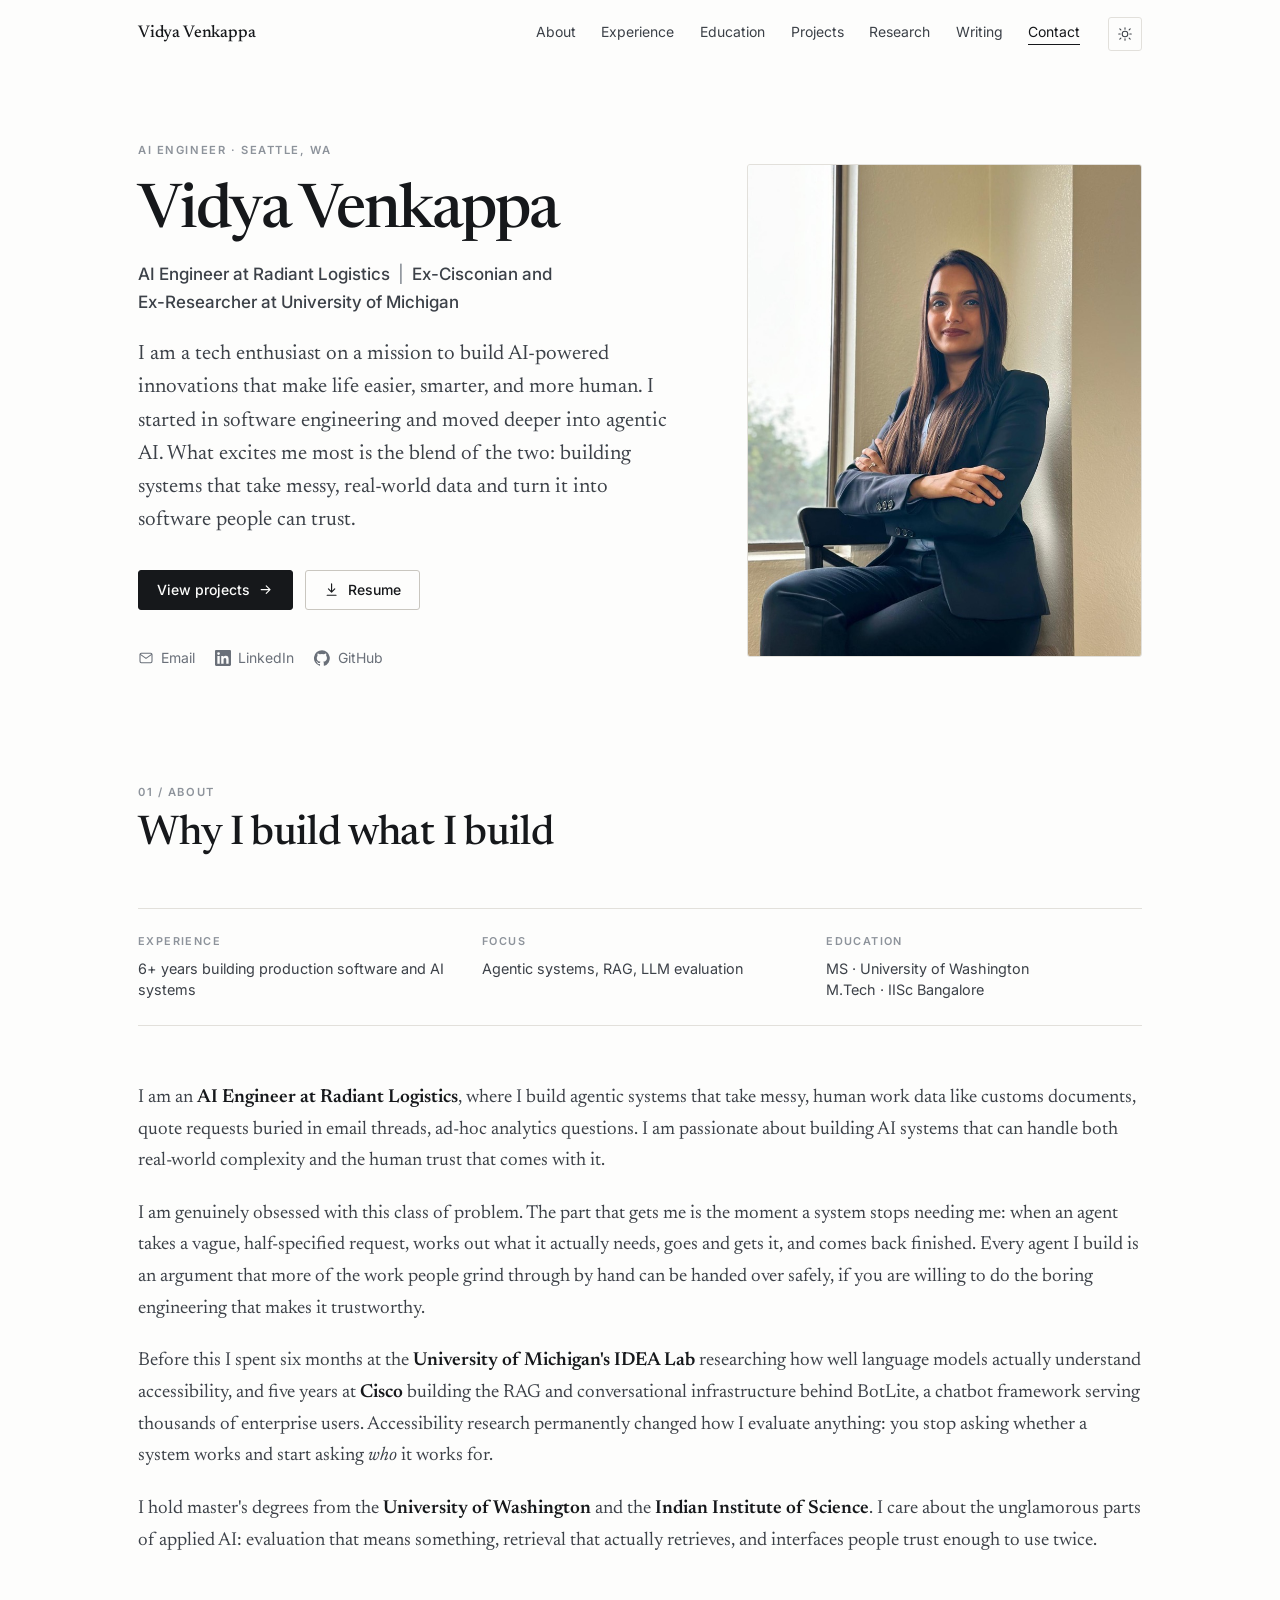
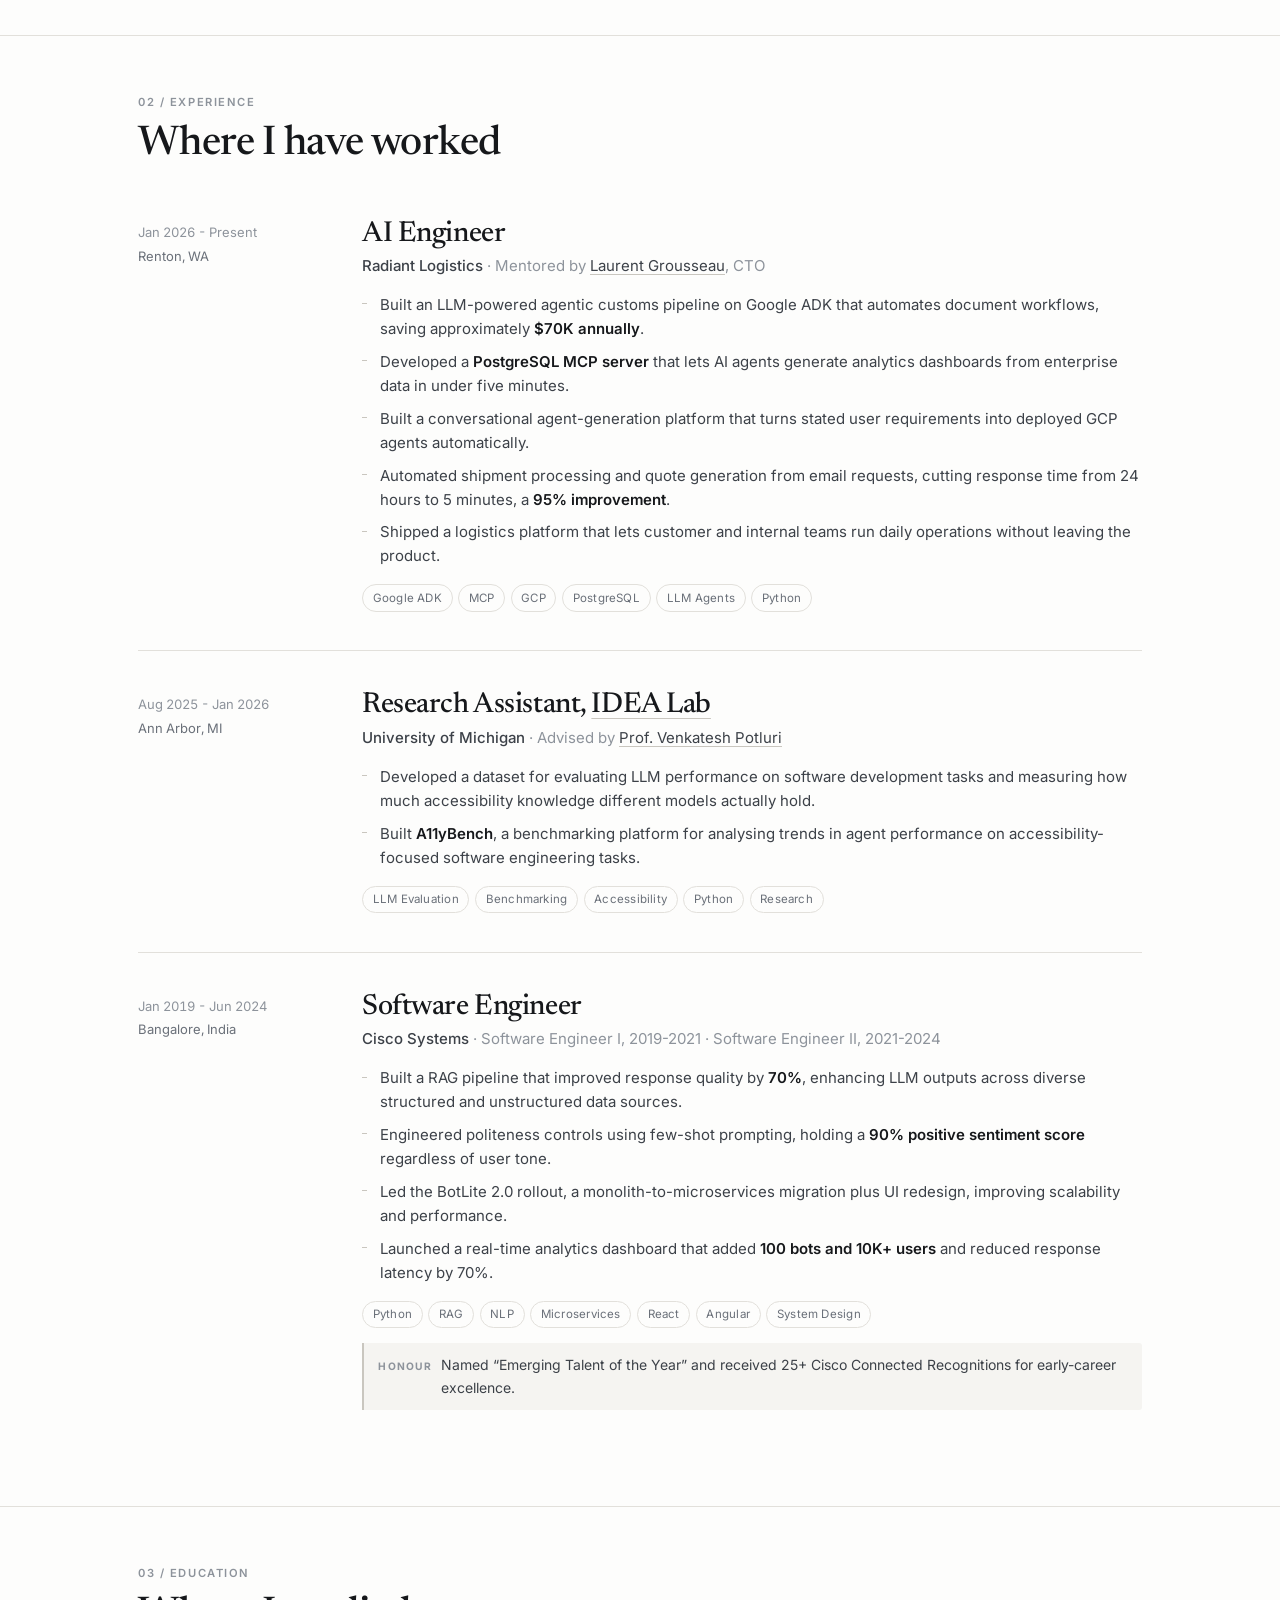
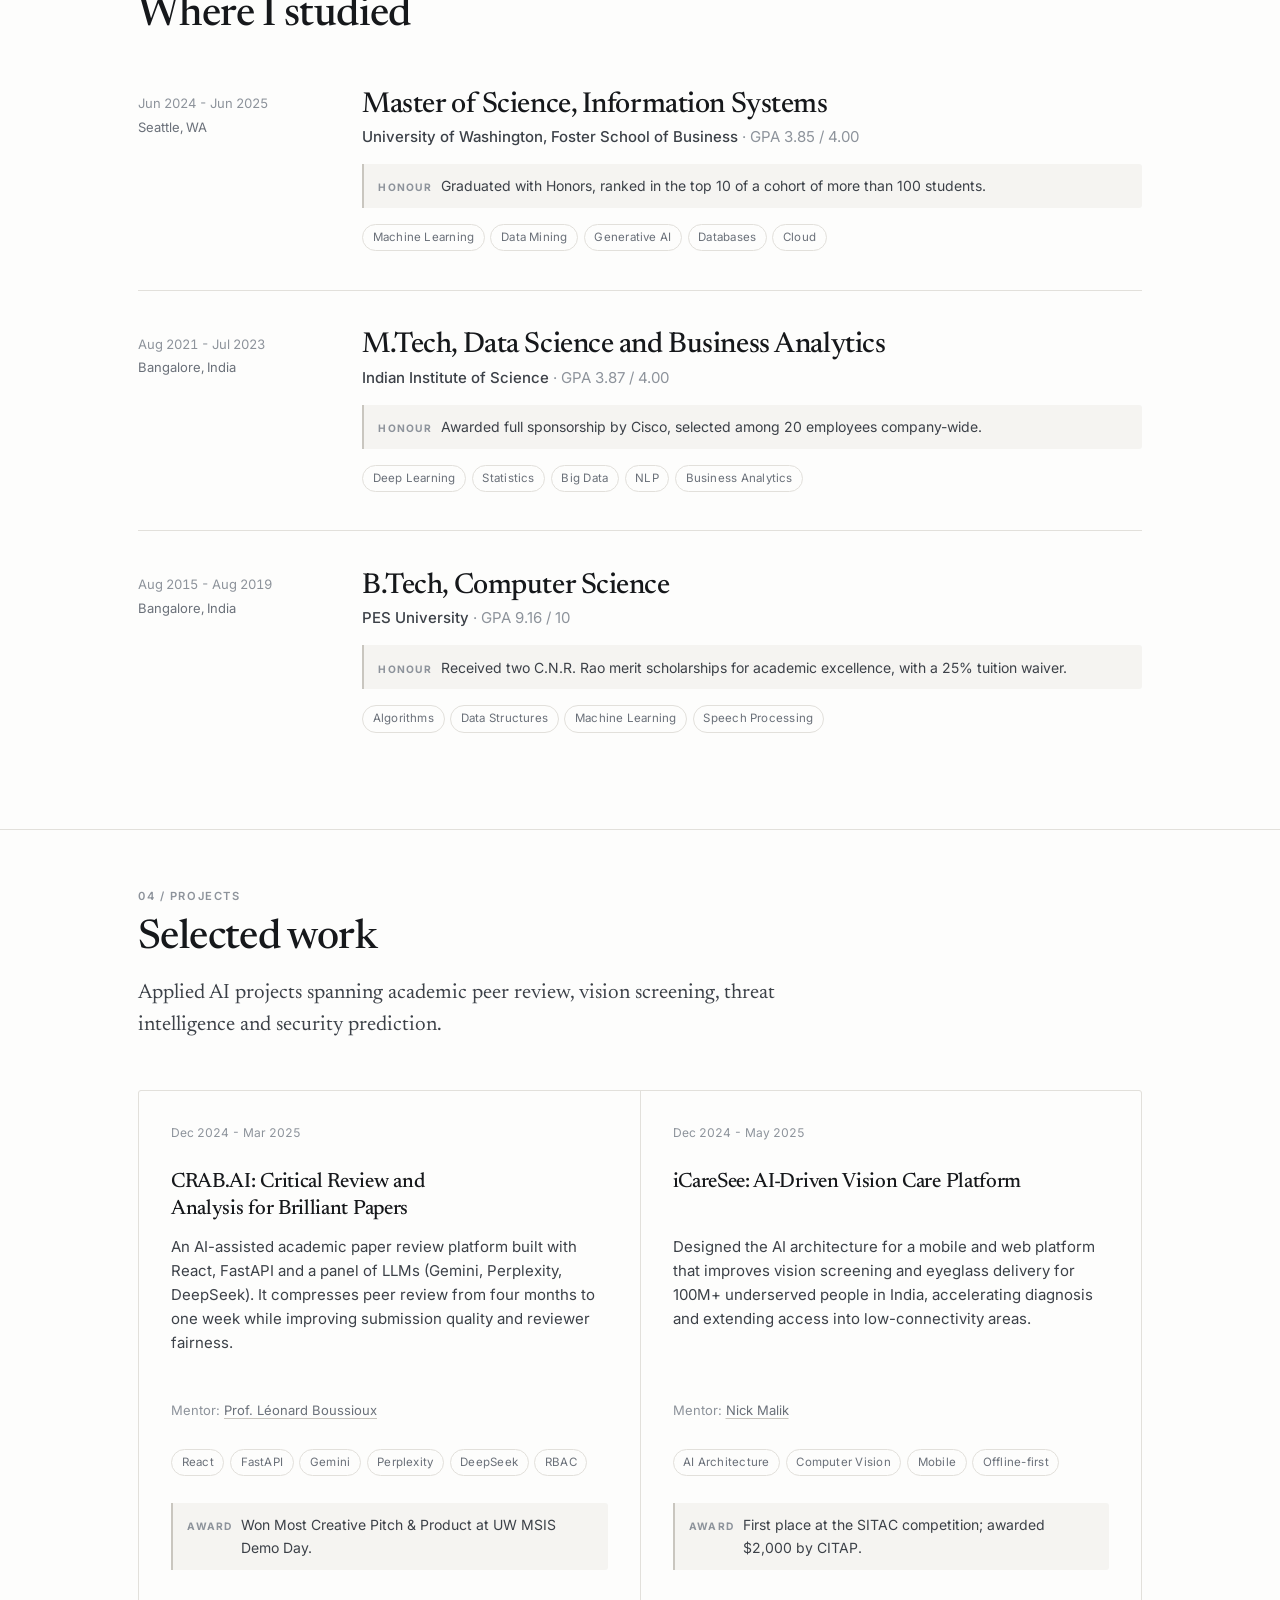
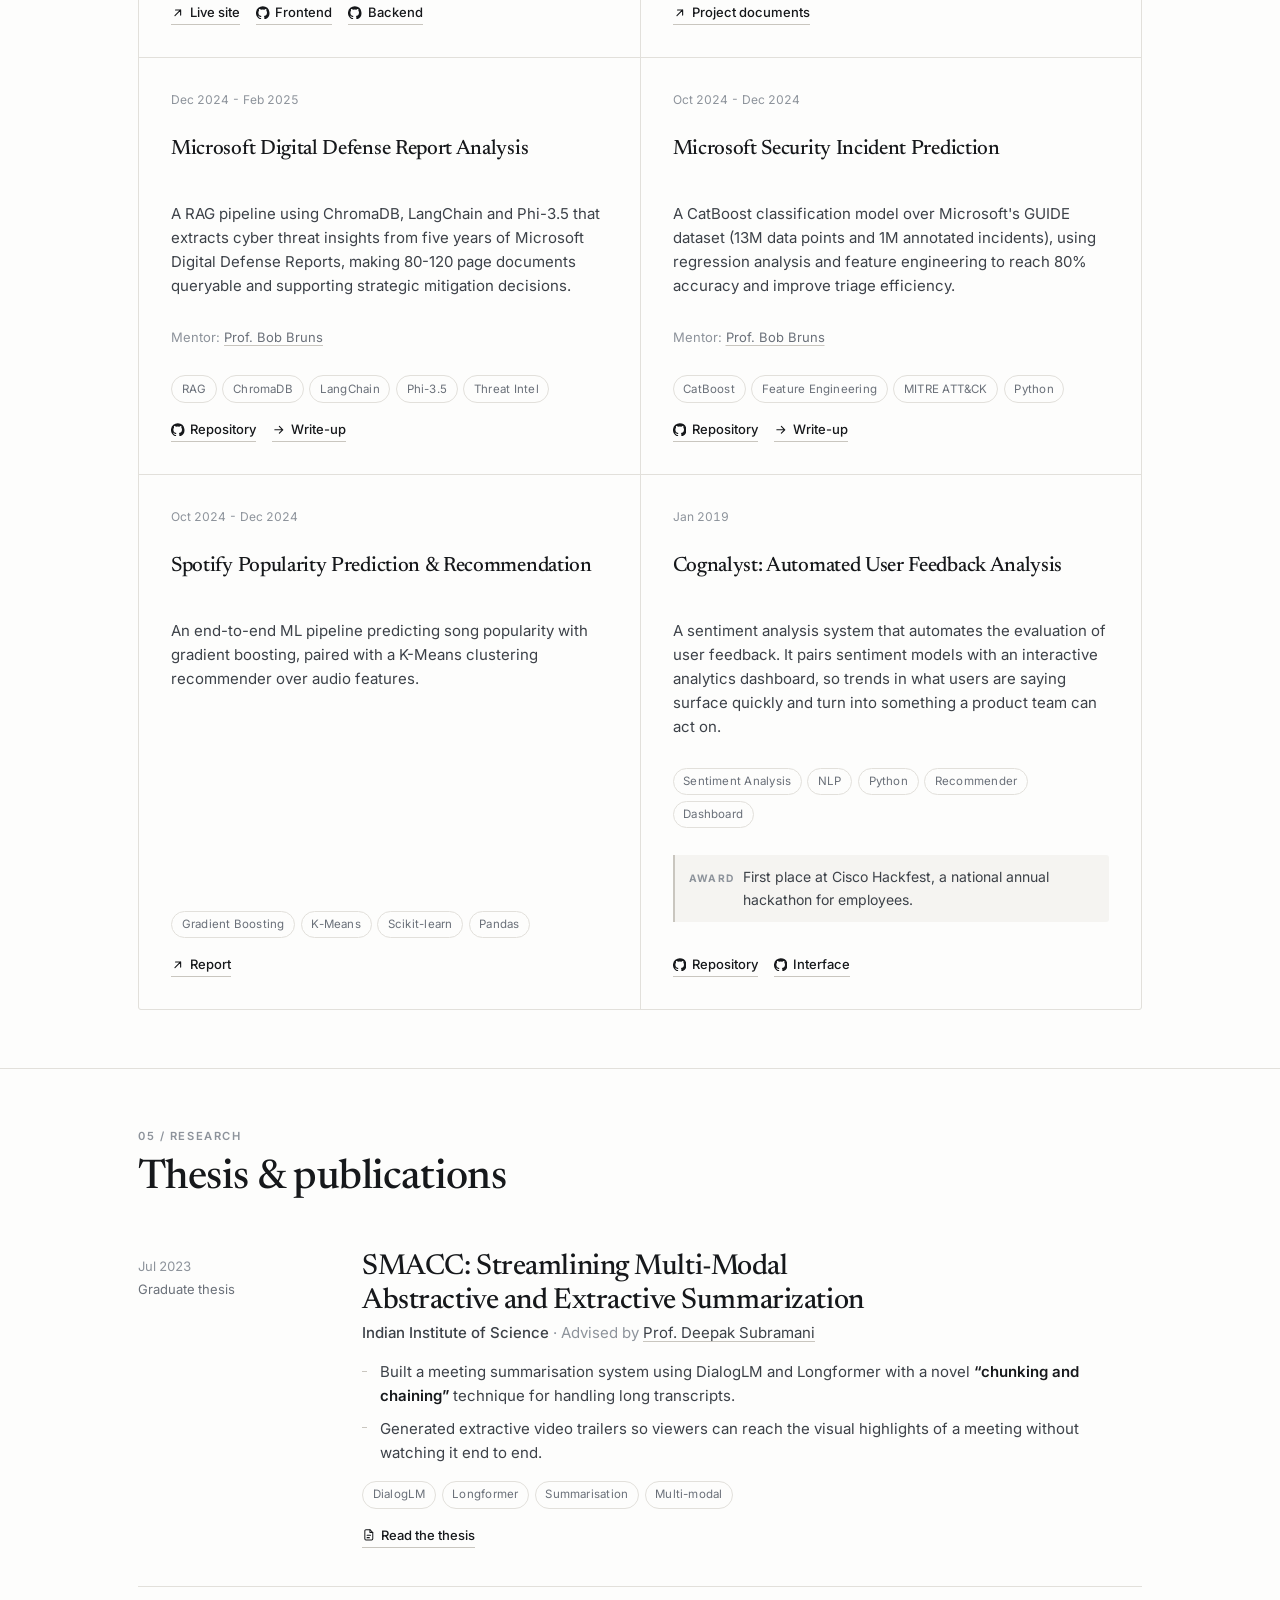
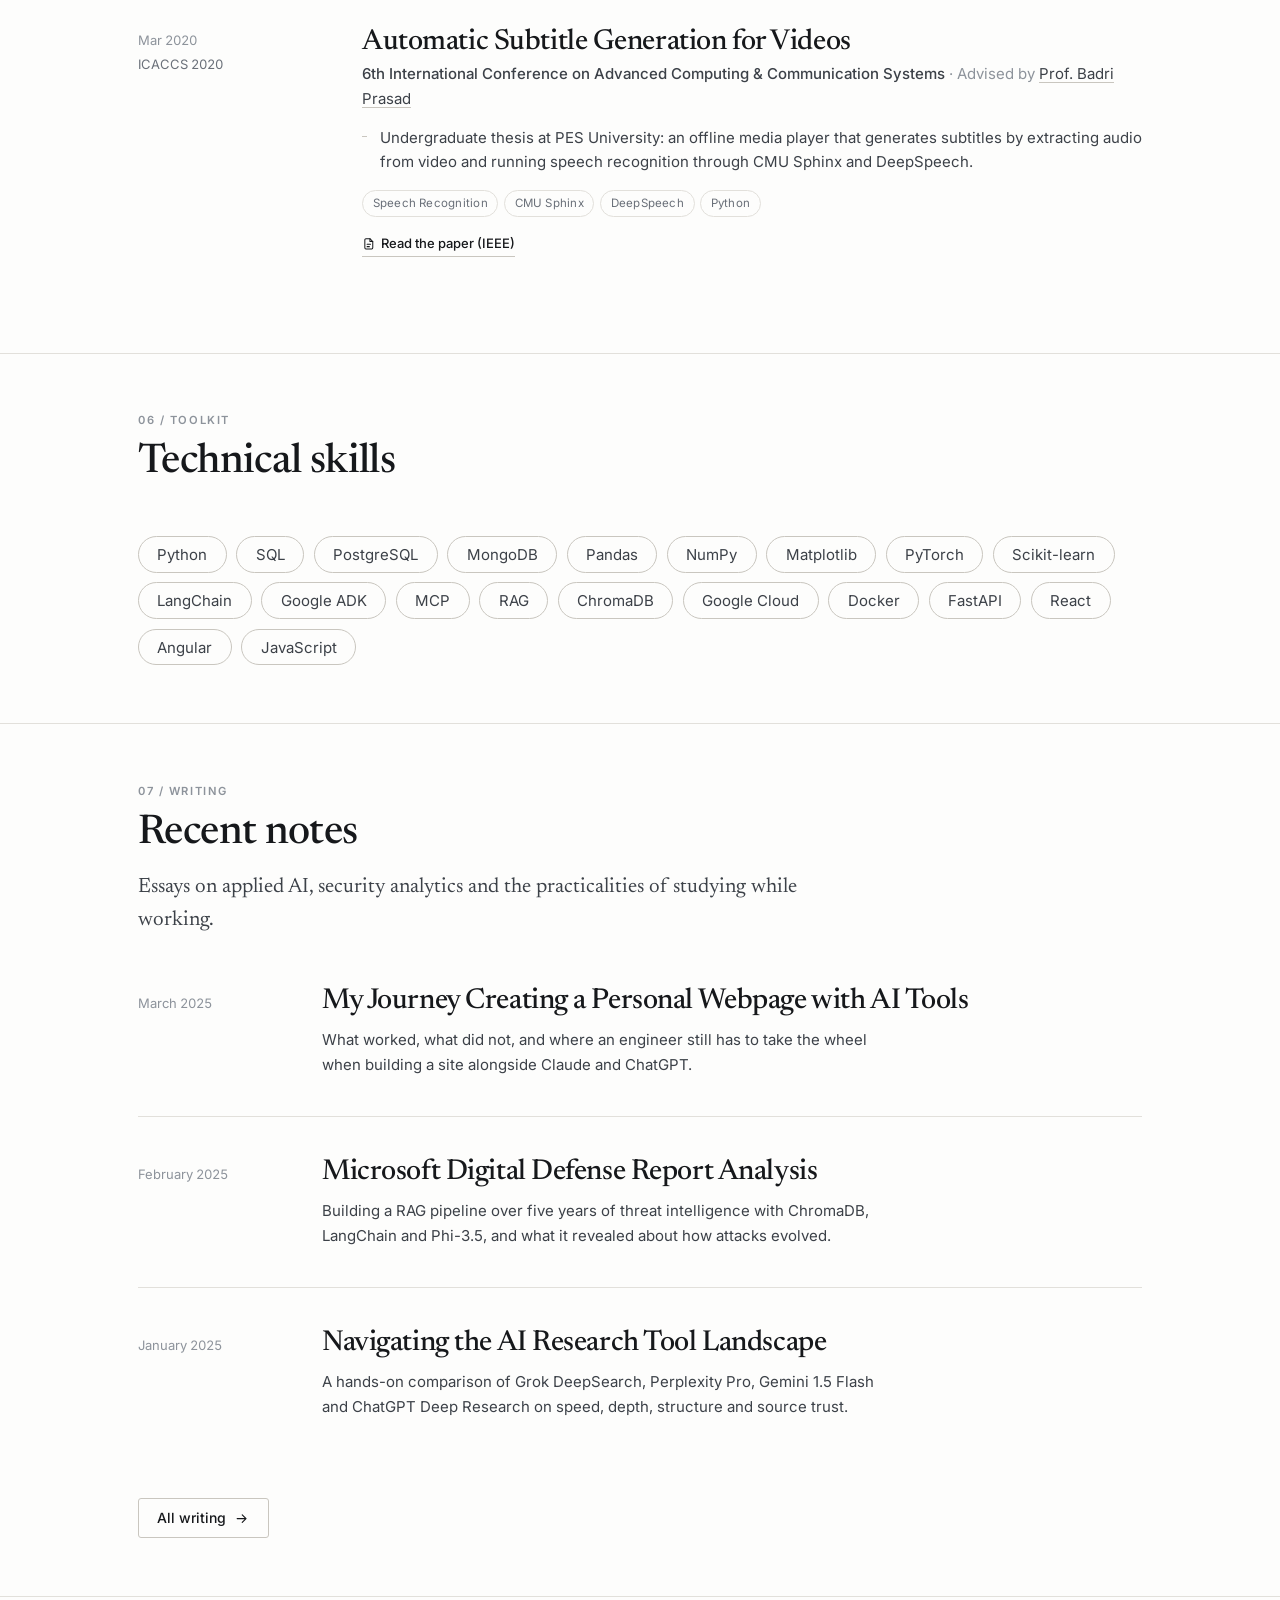
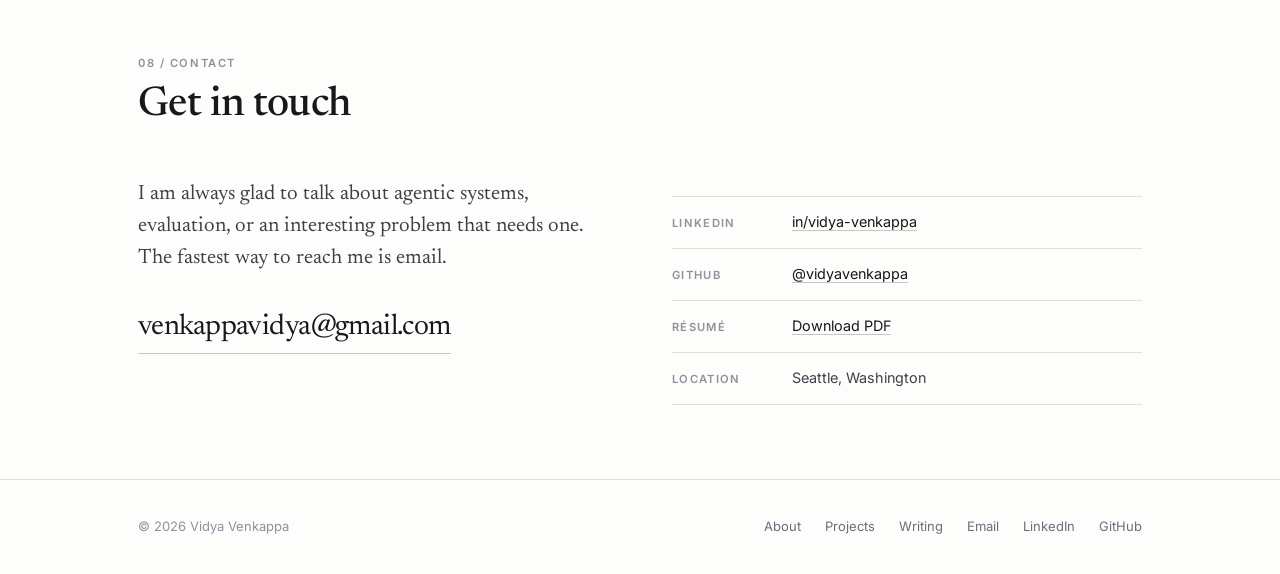
==== index.html @ 90cd4800 "Personal site: static HTML, CSS and vanilla JavaScript Hand-written static site for Vidya Venkappa. " ====
<!DOCTYPE html>
<html lang="en">
<head>
<meta charset="utf-8">
<meta name="viewport" content="width=device-width, initial-scale=1">
<title>Vidya Venkappa | AI Engineer</title>
<meta name="description" content="Vidya Venkappa is an AI Engineer at Radiant Logistics, building agentic systems that automate document, quoting and analytics workflows. Previously Cisco and the University of Michigan's IDEA Lab.">
<meta name="author" content="Vidya Venkappa">
<link rel="canonical" href="https://venkappavidya.github.io/">

<meta property="og:type" content="website">
<meta property="og:title" content="Vidya Venkappa | AI Engineer">
<meta property="og:description" content="I build AI agents that finish what they start. Previously Cisco and the University of Michigan's IDEA Lab.">
<meta property="og:url" content="https://venkappavidya.github.io/">
<meta property="og:image" content="https://venkappavidya.github.io/assets/img/profile.jpg">
<meta name="twitter:card" content="summary_large_image">

<link rel="icon" href="data:image/svg+xml,<svg xmlns='http://www.w3.org/2000/svg' viewBox='0 0 100 100'><rect width='100' height='100' rx='14' fill='%2316181b'/><text x='50' y='71' font-size='62' font-family='Georgia,serif' fill='%23fdfdfc' text-anchor='middle'>V</text></svg>">

<script src="assets/js/theme-init.js"></script>

<link rel="preconnect" href="https://fonts.googleapis.com">
<link rel="preconnect" href="https://fonts.gstatic.com" crossorigin>
<link href="https://fonts.googleapis.com/css2?family=Inter:wght@400;500;600&family=Newsreader:opsz,wght@6..72,400;6..72,500;6..72,600&display=swap" rel="stylesheet">
<link rel="stylesheet" href="assets/css/style.css">
<noscript><style>.reveal{opacity:1;transform:none}</style></noscript>


<script type="application/ld+json">
{
  "@context": "https://schema.org",
  "@type": "Person",
  "name": "Vidya Venkappa",
  "jobTitle": "AI Engineer",
  "email": "mailto:venkappavidya@gmail.com",
  "url": "https://venkappavidya.github.io/",
  "image": "https://venkappavidya.github.io/assets/img/profile.jpg",
  "worksFor": { "@type": "Organization", "name": "Radiant Logistics" },
  "alumniOf": [
    { "@type": "CollegeOrUniversity", "name": "University of Washington" },
    { "@type": "CollegeOrUniversity", "name": "Indian Institute of Science" },
    { "@type": "CollegeOrUniversity", "name": "PES University" }
  ],
  "sameAs": [
    "https://www.linkedin.com/in/vidya-venkappa/",
    "https://github.com/vidyavenkappa"
  ]
}
</script>
</head>
<body>

<a class="skip-link" href="#main">Skip to content</a>

<header class="site-header">
  <div class="container site-header__inner">
    <a class="wordmark" href="index.html">Vidya Venkappa</a>

    <nav class="nav" aria-label="Primary">
      <ul class="nav__links" id="nav-links">
        <li><a href="#about">About</a></li>
        <li><a href="#experience">Experience</a></li>
        <li><a href="#education">Education</a></li>
        <li><a href="#projects">Projects</a></li>
        <li><a href="#research">Research</a></li>
        <li><a href="blog.html">Writing</a></li>
        <li><a href="#contact">Contact</a></li>
      </ul>

      <div class="nav__actions">
        <button class="icon-btn" type="button" data-theme-toggle aria-label="Switch colour theme">
          <svg class="icon-sun" viewBox="0 0 24 24" fill="none" stroke="currentColor" stroke-width="1.6" stroke-linecap="round" aria-hidden="true"><circle cx="12" cy="12" r="4.2"/><path d="M12 2.6v2.2M12 19.2v2.2M4.2 4.2l1.6 1.6M18.2 18.2l1.6 1.6M2.6 12h2.2M19.2 12h2.2M4.2 19.8l1.6-1.6M18.2 5.8l1.6-1.6"/></svg>
          <svg class="icon-moon" viewBox="0 0 24 24" fill="none" stroke="currentColor" stroke-width="1.6" stroke-linecap="round" stroke-linejoin="round" aria-hidden="true"><path d="M20.5 14.2A8.5 8.5 0 0 1 9.8 3.5a8.5 8.5 0 1 0 10.7 10.7z"/></svg>
        </button>
        <button class="icon-btn nav__toggle" type="button" data-nav-toggle aria-expanded="false" aria-controls="nav-links" aria-label="Toggle navigation menu">
          <svg viewBox="0 0 24 24" fill="none" stroke="currentColor" stroke-width="1.6" stroke-linecap="round" aria-hidden="true"><path d="M4 7h16M4 12h16M4 17h16"/></svg>
        </button>
      </div>
    </nav>
  </div>
</header>

<main id="main">

  <!-- ============================================================ HERO -->
  <section class="hero">
    <div class="container hero__grid">
      <div>
        <p class="eyebrow" style="margin-bottom:1.1rem">AI Engineer · Seattle, WA</p>
        <h1 class="hero__name">Vidya Venkappa</h1>
        <p class="hero__role">
          AI Engineer at Radiant Logistics<span class="sep">|</span><span style="white-space:nowrap">Ex-Cisconian</span> and <span style="white-space:nowrap">Ex-Researcher</span> at University of Michigan
        </p>
        <p class="hero__bio">
          I am a tech enthusiast on a mission to build AI-powered innovations that make life easier, smarter, and more human. I started in software engineering and moved deeper into agentic AI. What excites me most is the blend of the two: building systems that take messy, real-world data and turn it into software people can trust.
        </p>

        <div class="hero__actions">
          <a class="btn" href="#projects">
            View projects
            <svg viewBox="0 0 24 24" fill="none" stroke="currentColor" stroke-width="1.8" stroke-linecap="round" stroke-linejoin="round" aria-hidden="true"><path d="M5 12h14M13 6l6 6-6 6"/></svg>
          </a>
          <a class="btn btn--ghost" href="assets/Vidya-Venkappa-Resume.pdf" target="_blank" rel="noopener">
            <svg viewBox="0 0 24 24" fill="none" stroke="currentColor" stroke-width="1.8" stroke-linecap="round" stroke-linejoin="round" aria-hidden="true"><path d="M12 3v12M7 11l5 5 5-5M5 21h14"/></svg>
            Resume
          </a>
        </div>

        <ul class="social">
          <li><a href="mailto:venkappavidya@gmail.com">
            <svg viewBox="0 0 24 24" fill="none" stroke="currentColor" stroke-width="1.6" stroke-linecap="round" stroke-linejoin="round" aria-hidden="true"><rect x="3" y="5" width="18" height="14" rx="2"/><path d="m3.5 6.5 8.5 6 8.5-6"/></svg>
            Email</a></li>
          <li><a href="https://www.linkedin.com/in/vidya-venkappa/" target="_blank" rel="noopener">
            <svg viewBox="0 0 24 24" fill="currentColor" aria-hidden="true"><path d="M20.45 20.45h-3.56v-5.57c0-1.33-.03-3.04-1.86-3.04-1.86 0-2.14 1.45-2.14 2.94v5.67H9.33V9h3.41v1.56h.05a3.74 3.74 0 0 1 3.37-1.85c3.6 0 4.27 2.37 4.27 5.46v6.28zM5.34 7.43a2.07 2.07 0 1 1 0-4.14 2.07 2.07 0 0 1 0 4.14zm1.78 13.02H3.55V9h3.57v11.45zM22.22 0H1.77C.79 0 0 .77 0 1.72v20.56C0 23.23.79 24 1.77 24h20.45c.98 0 1.78-.77 1.78-1.72V1.72C24 .77 23.2 0 22.22 0z"/></svg>
            LinkedIn</a></li>
          <li><a href="https://github.com/vidyavenkappa" target="_blank" rel="noopener">
            <svg viewBox="0 0 24 24" fill="currentColor" aria-hidden="true"><path d="M12 .3a12 12 0 0 0-3.8 23.4c.6.1.8-.3.8-.6v-2c-3.3.7-4-1.6-4-1.6-.6-1.4-1.4-1.8-1.4-1.8-1-.7.1-.7.1-.7 1.2.1 1.8 1.2 1.8 1.2 1 1.8 2.8 1.3 3.5 1 .1-.8.4-1.3.7-1.6-2.7-.3-5.5-1.3-5.5-5.9 0-1.3.5-2.4 1.2-3.2-.1-.3-.5-1.5.1-3.2 0 0 1-.3 3.3 1.2a11.5 11.5 0 0 1 6 0c2.3-1.5 3.3-1.2 3.3-1.2.6 1.7.2 2.9.1 3.2.8.8 1.2 1.9 1.2 3.2 0 4.6-2.8 5.6-5.5 5.9.4.4.8 1.1.8 2.2v3.3c0 .3.2.7.8.6A12 12 0 0 0 12 .3z"/></svg>
            GitHub</a></li>
        </ul>
      </div>

      <figure class="hero__portrait" style="margin:0">
        <img src="assets/img/profile.jpg" alt="Portrait of Vidya Venkappa" width="1000" height="1250">
      </figure>
    </div>
  </section>

  <!-- =========================================================== ABOUT -->
  <section class="section" id="about">
    <div class="container">
      <div class="section__head reveal">
        <p class="eyebrow">01 / About</p>
        <h2>Why I build what I build</h2>
      </div>

      <dl class="factstrip reveal">
        <div><dt>Experience</dt><dd>6+ years building production software and AI systems</dd></div>
        <div><dt>Focus</dt><dd>Agentic systems, RAG, LLM evaluation</dd></div>
        <div><dt>Education</dt><dd>MS · University of Washington<br>M.Tech · IISc Bangalore</dd></div>
      </dl>

      <div class="about__body reveal">
          <p>
            I am an <strong>AI Engineer at Radiant Logistics</strong>, where I build agentic
            systems that take messy, human work data like customs documents, quote requests buried in email
            threads, ad-hoc analytics questions. I am passionate about building AI systems that can handle both real-world complexity and
            the human trust that comes with it.
          </p>
          <p>
            I am genuinely obsessed with this class of problem. The part that gets me is the moment
            a system stops needing me: when an agent takes a vague, half-specified request, works
            out what it actually needs, goes and gets it, and comes back finished. Every agent I
            build is an argument that more of the work people grind through by hand can be handed
            over safely, if you are willing to do the boring engineering that makes it
            trustworthy.
          </p>
          <p>
            Before this I spent six months at the <strong>University of Michigan's IDEA Lab</strong>
            researching how well language models actually understand accessibility, and five years
            at <strong>Cisco</strong> building the RAG and conversational infrastructure behind
            BotLite, a chatbot framework serving thousands of enterprise users. Accessibility
            research permanently changed how I evaluate anything: you stop asking whether a system
            works and start asking <em>who</em> it works for.
          </p>
          <p>
            I hold master's degrees from the <strong>University of Washington</strong> and the
            <strong>Indian Institute of Science</strong>. I care about the unglamorous parts of
            applied AI: evaluation that means something, retrieval that actually retrieves, and
            interfaces people trust enough to use twice.
          </p>
        </div>
    </div>
  </section>

  <!-- ====================================================== EXPERIENCE -->
  <section class="section" id="experience">
    <div class="container">
      <div class="section__head reveal">
        <p class="eyebrow">02 / Experience</p>
        <h2>Where I have worked</h2>
      </div>

      <div class="timeline">

        <article class="entry reveal">
          <div class="entry__meta">
            Jan 2026 - Present
            <span class="place">Renton, WA</span>
          </div>
          <div>
            <h3 class="entry__title">AI Engineer</h3>
            <p class="entry__org">Radiant Logistics <span class="muted">· Mentored by <a href="https://www.linkedin.com/in/laurent-grousseau/" target="_blank" rel="noopener">Laurent Grousseau</a>, CTO</span></p>
            <ul class="entry__list">
              <li>Built an LLM-powered agentic customs pipeline on Google ADK that automates document workflows, saving approximately <strong>$70K annually</strong>.</li>
              <li>Developed a <strong>PostgreSQL MCP server</strong> that lets AI agents generate analytics dashboards from enterprise data in under five minutes.</li>
              <li>Built a conversational agent-generation platform that turns stated user requirements into deployed GCP agents automatically.</li>
              <li>Automated shipment processing and quote generation from email requests, cutting response time from 24 hours to 5 minutes, a <strong>95% improvement</strong>.</li>
              <li>Shipped a logistics platform that lets customer and internal teams run daily operations without leaving the product.</li>
            </ul>
            <ul class="tags">
              <li>Google ADK</li><li>MCP</li><li>GCP</li><li>PostgreSQL</li><li>LLM Agents</li><li>Python</li>
            </ul>
          </div>
        </article>

        <article class="entry reveal">
          <div class="entry__meta">
            Aug 2025 - Jan 2026
            <span class="place">Ann Arbor, MI</span>
          </div>
          <div>
            <h3 class="entry__title">Research Assistant, <a href="https://idea11y.dev/" target="_blank" rel="noopener">IDEA Lab</a></h3>
            <p class="entry__org">University of Michigan <span class="muted">· Advised by <a href="https://venkateshpotluri.me/" target="_blank" rel="noopener">Prof. Venkatesh Potluri</a></span></p>
            <ul class="entry__list">
              <li>Developed a dataset for evaluating LLM performance on software development tasks and measuring how much accessibility knowledge different models actually hold.</li>
              <li>Built <strong>A11yBench</strong>, a benchmarking platform for analysing trends in agent performance on accessibility-focused software engineering tasks.</li>
            </ul>
            <ul class="tags">
              <li>LLM Evaluation</li><li>Benchmarking</li><li>Accessibility</li><li>Python</li><li>Research</li>
            </ul>
          </div>
        </article>

        <article class="entry reveal">
          <div class="entry__meta">
            Jan 2019 - Jun 2024
            <span class="place">Bangalore, India</span>
          </div>
          <div>
            <h3 class="entry__title">Software Engineer</h3>
            <p class="entry__org">Cisco Systems <span class="muted">· Software Engineer I, 2019-2021 · Software Engineer II, 2021-2024</span></p>
            <ul class="entry__list">
              <li>Built a RAG pipeline that improved response quality by <strong>70%</strong>, enhancing LLM outputs across diverse structured and unstructured data sources.</li>
              <li>Engineered politeness controls using few-shot prompting, holding a <strong>90% positive sentiment score</strong> regardless of user tone.</li>
              <li>Led the BotLite 2.0 rollout, a monolith-to-microservices migration plus UI redesign, improving scalability and performance.</li>
              <li>Launched a real-time analytics dashboard that added <strong>100 bots and 10K+ users</strong> and reduced response latency by 70%.</li>
            </ul>
            <ul class="tags">
              <li>Python</li><li>RAG</li><li>NLP</li><li>Microservices</li><li>React</li><li>Angular</li><li>System Design</li>
            </ul>
            <p class="note note--honour">Named “Emerging Talent of the Year” and received 25+ Cisco Connected Recognitions for early-career excellence.</p>
          </div>
        </article>

      </div>
    </div>
  </section>

  <!-- ======================================================= EDUCATION -->
  <section class="section" id="education">
    <div class="container">
      <div class="section__head reveal">
        <p class="eyebrow">03 / Education</p>
        <h2>Where I studied</h2>
      </div>

      <div class="timeline">

        <article class="entry reveal">
          <div class="entry__meta">
            Jun 2024 - Jun 2025
            <span class="place">Seattle, WA</span>
          </div>
          <div>
            <h3 class="entry__title">Master of Science, Information Systems</h3>
            <p class="entry__org">University of Washington, Foster School of Business <span class="muted">· GPA 3.85 / 4.00</span></p>
            <p class="note note--honour">Graduated with Honors, ranked in the top 10 of a cohort of more than 100 students.</p>
            <ul class="tags" style="margin-top:1rem">
              <li>Machine Learning</li><li>Data Mining</li><li>Generative AI</li><li>Databases</li><li>Cloud</li>
            </ul>
          </div>
        </article>

        <article class="entry reveal">
          <div class="entry__meta">
            Aug 2021 - Jul 2023
            <span class="place">Bangalore, India</span>
          </div>
          <div>
            <h3 class="entry__title">M.Tech, Data Science and Business Analytics</h3>
            <p class="entry__org">Indian Institute of Science <span class="muted">· GPA 3.87 / 4.00</span></p>
            <p class="note note--honour">Awarded full sponsorship by Cisco, selected among 20 employees company-wide.</p>
            <ul class="tags" style="margin-top:1rem">
              <li>Deep Learning</li><li>Statistics</li><li>Big Data</li><li>NLP</li><li>Business Analytics</li>
            </ul>
          </div>
        </article>

        <article class="entry reveal">
          <div class="entry__meta">
            Aug 2015 - Aug 2019
            <span class="place">Bangalore, India</span>
          </div>
          <div>
            <h3 class="entry__title">B.Tech, Computer Science </h3>
            <p class="entry__org">PES University <span class="muted">· GPA 9.16 / 10</span></p>
            <p class="note note--honour">Received two C.N.R. Rao merit scholarships for academic excellence, with a 25% tuition waiver.</p>
            <ul class="tags" style="margin-top:1rem">
              <li>Algorithms</li><li>Data Structures</li><li>Machine Learning</li><li>Speech Processing</li>
            </ul>
          </div>
        </article>

      </div>
    </div>
  </section>

  <!-- ======================================================== PROJECTS -->
  <section class="section" id="projects">
    <div class="container">
      <div class="section__head reveal">
        <p class="eyebrow">04 / Projects</p>
        <h2>Selected work</h2>
        <p class="lede measure">Applied AI projects spanning academic peer review, vision screening, threat intelligence and security prediction.</p>
      </div>

      <div class="cards reveal">

        <article class="card">
          <p class="card__date">Dec 2024 - Mar 2025</p>
          <h3 class="card__title"><a href="https://crabai.vercel.app/" target="_blank" rel="noopener">CRAB.AI: Critical Review and Analysis for Brilliant Papers</a></h3>
          <p class="card__desc">
            An AI-assisted academic paper review platform built with React, FastAPI and a panel of
            LLMs (Gemini, Perplexity, DeepSeek). It compresses peer review from four months to one
            week while improving submission quality and reviewer fairness.
          </p>
          <p class="card__mentor">Mentor: <a href="https://scholar.google.com/citations?user=GZ78gdIAAAAJ&amp;hl=en" target="_blank" rel="noopener">Prof. Léonard Boussioux</a></p>
          <ul class="tags"><li>React</li><li>FastAPI</li><li>Gemini</li><li>Perplexity</li><li>DeepSeek</li><li>RBAC</li></ul>
          <p class="note">Won Most Creative Pitch &amp; Product at UW MSIS Demo Day.</p>
          <div class="card__links">
            <a href="https://crabai.vercel.app/" target="_blank" rel="noopener">
              <svg viewBox="0 0 24 24" fill="none" stroke="currentColor" stroke-width="2" stroke-linecap="round" stroke-linejoin="round" aria-hidden="true"><path d="M7 17 17 7M8 7h9v9"/></svg>Live site</a>
            <a href="https://github.com/vidyavenkappa/CRAB.AI-Frontend-" target="_blank" rel="noopener">
              <svg viewBox="0 0 24 24" fill="currentColor" aria-hidden="true"><path d="M12 .3a12 12 0 0 0-3.8 23.4c.6.1.8-.3.8-.6v-2c-3.3.7-4-1.6-4-1.6-.6-1.4-1.4-1.8-1.4-1.8-1-.7.1-.7.1-.7 1.2.1 1.8 1.2 1.8 1.2 1 1.8 2.8 1.3 3.5 1 .1-.8.4-1.3.7-1.6-2.7-.3-5.5-1.3-5.5-5.9 0-1.3.5-2.4 1.2-3.2-.1-.3-.5-1.5.1-3.2 0 0 1-.3 3.3 1.2a11.5 11.5 0 0 1 6 0c2.3-1.5 3.3-1.2 3.3-1.2.6 1.7.2 2.9.1 3.2.8.8 1.2 1.9 1.2 3.2 0 4.6-2.8 5.6-5.5 5.9.4.4.8 1.1.8 2.2v3.3c0 .3.2.7.8.6A12 12 0 0 0 12 .3z"/></svg>Frontend</a>
            <a href="https://github.com/vidyavenkappa/crab-ai-backend" target="_blank" rel="noopener">
              <svg viewBox="0 0 24 24" fill="currentColor" aria-hidden="true"><path d="M12 .3a12 12 0 0 0-3.8 23.4c.6.1.8-.3.8-.6v-2c-3.3.7-4-1.6-4-1.6-.6-1.4-1.4-1.8-1.4-1.8-1-.7.1-.7.1-.7 1.2.1 1.8 1.2 1.8 1.2 1 1.8 2.8 1.3 3.5 1 .1-.8.4-1.3.7-1.6-2.7-.3-5.5-1.3-5.5-5.9 0-1.3.5-2.4 1.2-3.2-.1-.3-.5-1.5.1-3.2 0 0 1-.3 3.3 1.2a11.5 11.5 0 0 1 6 0c2.3-1.5 3.3-1.2 3.3-1.2.6 1.7.2 2.9.1 3.2.8.8 1.2 1.9 1.2 3.2 0 4.6-2.8 5.6-5.5 5.9.4.4.8 1.1.8 2.2v3.3c0 .3.2.7.8.6A12 12 0 0 0 12 .3z"/></svg>Backend</a>
          </div>
        </article>

        <article class="card">
          <p class="card__date">Dec 2024 - May 2025</p>
          <h3 class="card__title">iCareSee: AI-Driven Vision Care Platform</h3>
          <p class="card__desc">
            Designed the AI architecture for a mobile and web platform that improves vision screening
            and eyeglass delivery for 100M+ underserved people in India, accelerating diagnosis and
            extending access into low-connectivity areas.



          </p>
          <br>
          <p class="card__mentor">Mentor: <a href="https://www.linkedin.com/in/nickmalik/" target="_blank" rel="noopener">Nick Malik</a></p>
          <ul class="tags"><li>AI Architecture</li><li>Computer Vision</li><li>Mobile</li><li>Offline-first</li></ul>
          <p class="note">First place at the SITAC competition; awarded $2,000 by CITAP.</p>
          <div class="card__links">
            <a href="https://drive.google.com/drive/folders/1dUVy-R-u3NQ2Bc7PLmSdBrmrtiPrBB-C?usp=sharing" target="_blank" rel="noopener">
              <svg viewBox="0 0 24 24" fill="none" stroke="currentColor" stroke-width="2" stroke-linecap="round" stroke-linejoin="round" aria-hidden="true"><path d="M7 17 17 7M8 7h9v9"/></svg>Project documents</a>
          </div>
        </article>

        <article class="card">
          <p class="card__date">Dec 2024 - Feb 2025</p>
          <h3 class="card__title"><a href="blog/digital-defense.html">Microsoft Digital Defense Report Analysis</a></h3>
          <p class="card__desc">
            A RAG pipeline using ChromaDB, LangChain and Phi-3.5 that extracts cyber threat insights
            from five years of Microsoft Digital Defense Reports, making 80-120 page documents
            queryable and supporting strategic mitigation decisions.
          </p>
          <p class="card__mentor">Mentor: <a href="https://www.linkedin.com/in/bob-bruns/" target="_blank" rel="noopener">Prof. Bob Bruns</a></p>
          <ul class="tags"><li>RAG</li><li>ChromaDB</li><li>LangChain</li><li>Phi-3.5</li><li>Threat Intel</li></ul>
          <div class="card__links">
            <a href="https://github.com/vidyavenkappa/Microsoft-Defense-Report-Analysis" target="_blank" rel="noopener">
              <svg viewBox="0 0 24 24" fill="currentColor" aria-hidden="true"><path d="M12 .3a12 12 0 0 0-3.8 23.4c.6.1.8-.3.8-.6v-2c-3.3.7-4-1.6-4-1.6-.6-1.4-1.4-1.8-1.4-1.8-1-.7.1-.7.1-.7 1.2.1 1.8 1.2 1.8 1.2 1 1.8 2.8 1.3 3.5 1 .1-.8.4-1.3.7-1.6-2.7-.3-5.5-1.3-5.5-5.9 0-1.3.5-2.4 1.2-3.2-.1-.3-.5-1.5.1-3.2 0 0 1-.3 3.3 1.2a11.5 11.5 0 0 1 6 0c2.3-1.5 3.3-1.2 3.3-1.2.6 1.7.2 2.9.1 3.2.8.8 1.2 1.9 1.2 3.2 0 4.6-2.8 5.6-5.5 5.9.4.4.8 1.1.8 2.2v3.3c0 .3.2.7.8.6A12 12 0 0 0 12 .3z"/></svg>Repository</a>
            <a href="blog/digital-defense.html">
              <svg viewBox="0 0 24 24" fill="none" stroke="currentColor" stroke-width="2" stroke-linecap="round" stroke-linejoin="round" aria-hidden="true"><path d="M5 12h14M13 6l6 6-6 6"/></svg>Write-up</a>
          </div>
        </article>

        <article class="card">
          <p class="card__date">Oct 2024 - Dec 2024</p>
          <h3 class="card__title"><a href="blog/security-incidents.html">Microsoft Security Incident Prediction</a></h3>
          <p class="card__desc">
            A CatBoost classification model over Microsoft's GUIDE dataset (13M data points and 1M
            annotated incidents), using regression analysis and feature engineering to reach 80%
            accuracy and improve triage efficiency.
          </p>
          <p class="card__mentor">Mentor: <a href="https://www.linkedin.com/in/bob-bruns/" target="_blank" rel="noopener">Prof. Bob Bruns</a></p>
          <ul class="tags"><li>CatBoost</li><li>Feature Engineering</li><li>MITRE ATT&amp;CK</li><li>Python</li></ul>
          <div class="card__links">
            <a href="https://github.com/vidyavenkappa/Microsoft-Security-Incident-Detection" target="_blank" rel="noopener">
              <svg viewBox="0 0 24 24" fill="currentColor" aria-hidden="true"><path d="M12 .3a12 12 0 0 0-3.8 23.4c.6.1.8-.3.8-.6v-2c-3.3.7-4-1.6-4-1.6-.6-1.4-1.4-1.8-1.4-1.8-1-.7.1-.7.1-.7 1.2.1 1.8 1.2 1.8 1.2 1 1.8 2.8 1.3 3.5 1 .1-.8.4-1.3.7-1.6-2.7-.3-5.5-1.3-5.5-5.9 0-1.3.5-2.4 1.2-3.2-.1-.3-.5-1.5.1-3.2 0 0 1-.3 3.3 1.2a11.5 11.5 0 0 1 6 0c2.3-1.5 3.3-1.2 3.3-1.2.6 1.7.2 2.9.1 3.2.8.8 1.2 1.9 1.2 3.2 0 4.6-2.8 5.6-5.5 5.9.4.4.8 1.1.8 2.2v3.3c0 .3.2.7.8.6A12 12 0 0 0 12 .3z"/></svg>Repository</a>
            <a href="blog/security-incidents.html">
              <svg viewBox="0 0 24 24" fill="none" stroke="currentColor" stroke-width="2" stroke-linecap="round" stroke-linejoin="round" aria-hidden="true"><path d="M5 12h14M13 6l6 6-6 6"/></svg>Write-up</a>
          </div>
        </article>

        <article class="card">
          <p class="card__date">Oct 2024 - Dec 2024</p>
          <h3 class="card__title">Spotify Popularity Prediction &amp; Recommendation</h3>
          <p class="card__desc">
            An end-to-end ML pipeline predicting song popularity with gradient boosting, paired with
            a K-Means clustering recommender over audio features.
          </p>
          <ul class="tags"><li>Gradient Boosting</li><li>K-Means</li><li>Scikit-learn</li><li>Pandas</li></ul>
          <div class="card__links">
            <a href="https://drive.google.com/file/d/1N03qZ3tybKtG1DtYnvnbQk5VTlJKBUD4/view?usp=drive_link" target="_blank" rel="noopener">
              <svg viewBox="0 0 24 24" fill="none" stroke="currentColor" stroke-width="2" stroke-linecap="round" stroke-linejoin="round" aria-hidden="true"><path d="M7 17 17 7M8 7h9v9"/></svg>Report</a>
          </div>
        </article>

        <article class="card">
          <p class="card__date">Jan 2019</p>
          <h3 class="card__title">Cognalyst: Automated User Feedback Analysis</h3>
          <p class="card__desc">
            A sentiment analysis system that automates the evaluation of user feedback. It pairs
            sentiment models with an interactive analytics dashboard, so trends in what users are
            saying surface quickly and turn into something a product team can act on.
          </p>
          <ul class="tags"><li>Sentiment Analysis</li><li>NLP</li><li>Python</li><li>Recommender</li><li>Dashboard</li></ul>
          <p class="note">First place at Cisco Hackfest, a national annual hackathon for employees.</p>
          <div class="card__links">
            <a href="https://github.com/vidyavenkappa/Cognalyst" target="_blank" rel="noopener">
              <svg viewBox="0 0 24 24" fill="currentColor" aria-hidden="true"><path d="M12 .3a12 12 0 0 0-3.8 23.4c.6.1.8-.3.8-.6v-2c-3.3.7-4-1.6-4-1.6-.6-1.4-1.4-1.8-1.4-1.8-1-.7.1-.7.1-.7 1.2.1 1.8 1.2 1.8 1.2 1 1.8 2.8 1.3 3.5 1 .1-.8.4-1.3.7-1.6-2.7-.3-5.5-1.3-5.5-5.9 0-1.3.5-2.4 1.2-3.2-.1-.3-.5-1.5.1-3.2 0 0 1-.3 3.3 1.2a11.5 11.5 0 0 1 6 0c2.3-1.5 3.3-1.2 3.3-1.2.6 1.7.2 2.9.1 3.2.8.8 1.2 1.9 1.2 3.2 0 4.6-2.8 5.6-5.5 5.9.4.4.8 1.1.8 2.2v3.3c0 .3.2.7.8.6A12 12 0 0 0 12 .3z"/></svg>Repository</a>
            <a href="https://github.com/vidyavenkappa/CognalystUI" target="_blank" rel="noopener">
              <svg viewBox="0 0 24 24" fill="currentColor" aria-hidden="true"><path d="M12 .3a12 12 0 0 0-3.8 23.4c.6.1.8-.3.8-.6v-2c-3.3.7-4-1.6-4-1.6-.6-1.4-1.4-1.8-1.4-1.8-1-.7.1-.7.1-.7 1.2.1 1.8 1.2 1.8 1.2 1 1.8 2.8 1.3 3.5 1 .1-.8.4-1.3.7-1.6-2.7-.3-5.5-1.3-5.5-5.9 0-1.3.5-2.4 1.2-3.2-.1-.3-.5-1.5.1-3.2 0 0 1-.3 3.3 1.2a11.5 11.5 0 0 1 6 0c2.3-1.5 3.3-1.2 3.3-1.2.6 1.7.2 2.9.1 3.2.8.8 1.2 1.9 1.2 3.2 0 4.6-2.8 5.6-5.5 5.9.4.4.8 1.1.8 2.2v3.3c0 .3.2.7.8.6A12 12 0 0 0 12 .3z"/></svg>Interface</a>
          </div>
        </article>

      </div>
    </div>
  </section>

  <!-- ======================================================== RESEARCH -->
  <section class="section" id="research">
    <div class="container">
      <div class="section__head reveal">
        <p class="eyebrow">05 / Research</p>
        <h2>Thesis &amp; publications</h2>
      </div>

      <div class="timeline">

        <article class="entry reveal">
          <div class="entry__meta">
            Jul 2023
            <span class="place">Graduate thesis</span>
          </div>
          <div>
            <h3 class="entry__title">SMACC: Streamlining Multi-Modal Abstractive and Extractive Summarization</h3>
            <p class="entry__org">Indian Institute of Science <span class="muted">· Advised by <a href="https://scholar.google.co.in/citations?hl=en&amp;user=d-V0TTwAAAAJ" target="_blank" rel="noopener">Prof. Deepak Subramani</a></span></p>
            <ul class="entry__list">
              <li>Built a meeting summarisation system using DialogLM and Longformer with a novel <strong>“chunking and chaining”</strong> technique for handling long transcripts.</li>
              <li>Generated extractive video trailers so viewers can reach the visual highlights of a meeting without watching it end to end.</li>
            </ul>
            <ul class="tags"><li>DialogLM</li><li>Longformer</li><li>Summarisation</li><li>Multi-modal</li></ul>
            <div class="card__links" style="margin-top:1rem">
              <a href="https://drive.google.com/drive/folders/1EJkf80oYtlzdXiDvipOTcbsn_yx8xFaX?usp=share_link" target="_blank" rel="noopener">
                <svg viewBox="0 0 24 24" fill="none" stroke="currentColor" stroke-width="1.8" stroke-linecap="round" stroke-linejoin="round" aria-hidden="true"><path d="M14 3H7a2 2 0 0 0-2 2v14a2 2 0 0 0 2 2h10a2 2 0 0 0 2-2V8z"/><path d="M14 3v5h5M9 13h6M9 17h4"/></svg>Read the thesis</a>
            </div>
          </div>
        </article>

        <article class="entry reveal">
          <div class="entry__meta">
            Mar 2020
            <span class="place">ICACCS 2020</span>
          </div>
          <div>
            <h3 class="entry__title">Automatic Subtitle Generation for Videos</h3>
            <p class="entry__org">6th International Conference on Advanced Computing &amp; Communication Systems <span class="muted">· Advised by <a href="https://scholar.google.co.in/citations?hl=en&amp;user=5WMY5W0AAAAJ" target="_blank" rel="noopener">Prof. Badri Prasad</a></span></p>
            <ul class="entry__list">
              <li>Undergraduate thesis at PES University: an offline media player that generates subtitles by extracting audio from video and running speech recognition through CMU Sphinx and DeepSpeech.</li>
            </ul>
            <ul class="tags"><li>Speech Recognition</li><li>CMU Sphinx</li><li>DeepSpeech</li><li>Python</li></ul>
            <div class="card__links" style="margin-top:1rem">
              <a href="https://ieeexplore.ieee.org/document/9074180" target="_blank" rel="noopener">
                <svg viewBox="0 0 24 24" fill="none" stroke="currentColor" stroke-width="1.8" stroke-linecap="round" stroke-linejoin="round" aria-hidden="true"><path d="M14 3H7a2 2 0 0 0-2 2v14a2 2 0 0 0 2 2h10a2 2 0 0 0 2-2V8z"/><path d="M14 3v5h5M9 13h6M9 17h4"/></svg>Read the paper (IEEE)
              </a>
            </div>
          </div>
        </article>

      </div>
    </div>
  </section>

  <!-- ========================================================== SKILLS -->
  <section class="section" id="skills">
    <div class="container">
      <div class="section__head reveal">
        <p class="eyebrow">06 / Toolkit</p>
        <h2>Technical skills</h2>
      </div>

      <ul class="skills reveal">
        <li>Python</li>
        <li>SQL</li>
        <li>PostgreSQL</li>
        <li>MongoDB</li>
        <li>Pandas</li>
        <li>NumPy</li>
        <li>Matplotlib</li>
        <li>PyTorch</li>
        <li>Scikit-learn</li>
        <li>LangChain</li>
        <li>Google ADK</li>
        <li>MCP</li>
        <li>RAG</li>
        <li>ChromaDB</li>
        <li>Google Cloud</li>
        <li>Docker</li>
        <li>FastAPI</li>
        <li>React</li>
        <li>Angular</li>
        <li>JavaScript</li>
      </ul>
    </div>
  </section>

  <!-- ========================================================= WRITING -->
  <section class="section" id="writing">
    <div class="container">
      <div class="section__head reveal">
        <p class="eyebrow">07 / Writing</p>
        <h2>Recent notes</h2>
        <p class="lede measure">Essays on applied AI, security analytics and the practicalities of studying while working.</p>
      </div>

      <div class="postlist reveal">
        <article class="post-item">
          <p class="post-item__date">March 2025</p>
          <div>
            <h3 class="post-item__title"><a href="blog/personal-website.html">My Journey Creating a Personal Webpage with AI Tools</a></h3>
            <p class="post-item__excerpt">What worked, what did not, and where an engineer still has to take the wheel when building a site alongside Claude and ChatGPT.</p>
          </div>
        </article>
        <article class="post-item">
          <p class="post-item__date">February 2025</p>
          <div>
            <h3 class="post-item__title"><a href="blog/digital-defense.html">Microsoft Digital Defense Report Analysis</a></h3>
            <p class="post-item__excerpt">Building a RAG pipeline over five years of threat intelligence with ChromaDB, LangChain and Phi-3.5, and what it revealed about how attacks evolved.</p>
          </div>
        </article>
        <article class="post-item">
          <p class="post-item__date">January 2025</p>
          <div>
            <h3 class="post-item__title"><a href="blog/compare-ai-tools.html">Navigating the AI Research Tool Landscape</a></h3>
            <p class="post-item__excerpt">A hands-on comparison of Grok DeepSearch, Perplexity Pro, Gemini 1.5 Flash and ChatGPT Deep Research on speed, depth, structure and source trust.</p>
          </div>
        </article>
      </div>

      <p style="margin-top:2.5rem">
        <a class="btn btn--ghost" href="blog.html">
          All writing
          <svg viewBox="0 0 24 24" fill="none" stroke="currentColor" stroke-width="1.8" stroke-linecap="round" stroke-linejoin="round" aria-hidden="true"><path d="M5 12h14M13 6l6 6-6 6"/></svg>
        </a>
      </p>
    </div>
  </section>

  <!-- ========================================================= CONTACT -->
  <section class="section" id="contact">
    <div class="container">
      <div class="section__head reveal">
        <p class="eyebrow">08 / Contact</p>
        <h2>Get in touch</h2>
      </div>

      <div class="contact__grid reveal">
        <div>
          <p class="lede" style="margin-bottom:1.75rem">
            I am always glad to talk about agentic systems, evaluation, or an interesting problem
            that needs one. The fastest way to reach me is email.
          </p>
          <a class="contact__email" href="mailto:venkappavidya@gmail.com">venkappavidya@gmail.com</a>
        </div>

        <dl class="factlist">
          <div><dt>LinkedIn</dt><dd><a href="https://www.linkedin.com/in/vidya-venkappa/" target="_blank" rel="noopener">in/vidya-venkappa</a></dd></div>
          <div><dt>GitHub</dt><dd><a href="https://github.com/vidyavenkappa" target="_blank" rel="noopener">@vidyavenkappa</a></dd></div>
          <div><dt>Résumé</dt><dd><a href="assets/Vidya-Venkappa-Resume.pdf" target="_blank" rel="noopener">Download PDF</a></dd></div>
          <div><dt>Location</dt><dd>Seattle, Washington</dd></div>
        </dl>
      </div>
    </div>
  </section>

</main>

<footer class="site-footer">
  <div class="container site-footer__inner">
    <p style="margin:0">© <span data-year>2026</span> Vidya Venkappa</p>
    <nav aria-label="Footer">
      <a href="#about">About</a>
      <a href="#projects">Projects</a>
      <a href="blog.html">Writing</a>
      <a href="mailto:venkappavidya@gmail.com">Email</a>
      <a href="https://www.linkedin.com/in/vidya-venkappa/" target="_blank" rel="noopener">LinkedIn</a>
      <a href="https://github.com/vidyavenkappa" target="_blank" rel="noopener">GitHub</a>
    </nav>
  </div>
</footer>

<script src="assets/js/main.js"></script>
</body>
</html>
---- assets/css/style.css ----
/* ==========================================================================
   Vidya Venkappa, personal site
   A restrained, editorial design system. Neutral palette, no decoration.
   ========================================================================== */

:root {
  /* Neutrals: warm-tinted greys */
  --paper:       #fdfdfc;
  --surface:     #f5f4f1;
  --surface-2:   #efeeea;
  --line:        #e2e0db;
  --line-strong: #c9c6bf;

  --ink:         #16181b;
  --ink-2:       #3c4148;
  --ink-3:       #6a7079;
  --ink-4:       #8d939b;

  --focus:       #16181b;

  /* Type */
  --serif: "Newsreader", Georgia, "Times New Roman", serif;
  --sans:  "Inter", -apple-system, BlinkMacSystemFont, "Segoe UI", Helvetica, Arial, sans-serif;

  /* Scale */
  --step--1: clamp(0.82rem, 0.80rem + 0.10vw, 0.875rem);
  --step-0:  clamp(1.00rem, 0.97rem + 0.15vw, 1.0625rem);
  --step-1:  clamp(1.15rem, 1.09rem + 0.30vw, 1.30rem);
  --step-2:  clamp(1.45rem, 1.33rem + 0.60vw, 1.80rem);
  --step-3:  clamp(1.85rem, 1.60rem + 1.20vw, 2.60rem);
  --step-4:  clamp(2.40rem, 1.90rem + 2.40vw, 4.00rem);

  --measure: 66ch;
  --container: 1100px;
  --gutter: clamp(1.25rem, 4vw, 3rem);

  --radius: 3px;
  --transition: 180ms cubic-bezier(0.4, 0, 0.2, 1);
}

:root[data-theme="dark"],
html.dark {
  --paper:       #101214;
  --surface:     #181b1e;
  --surface-2:   #1f2327;
  --line:        #2a2e33;
  --line-strong: #3d434a;

  --ink:         #eceae6;
  --ink-2:       #c3c0ba;
  --ink-3:       #94999f;
  --ink-4:       #71767d;

  --focus:       #eceae6;
}

@media (prefers-color-scheme: dark) {
  :root:not([data-theme="light"]) {
    --paper:       #101214;
    --surface:     #181b1e;
    --surface-2:   #1f2327;
    --line:        #2a2e33;
    --line-strong: #3d434a;

    --ink:         #eceae6;
    --ink-2:       #c3c0ba;
    --ink-3:       #94999f;
    --ink-4:       #71767d;

    --focus:       #eceae6;
  }
}

/* --------------------------------------------------------------- reset -- */

*, *::before, *::after { box-sizing: border-box; }

html {
  -webkit-text-size-adjust: 100%;
  scroll-behavior: smooth;
  scroll-padding-top: 5.5rem;
}

@media (prefers-reduced-motion: reduce) {
  html { scroll-behavior: auto; }
  *, *::before, *::after {
    animation-duration: 0.01ms !important;
    transition-duration: 0.01ms !important;
  }
}

body {
  margin: 0;
  background: var(--paper);
  color: var(--ink);
  font-family: var(--sans);
  font-size: var(--step-0);
  line-height: 1.65;
  font-feature-settings: "kern" 1, "liga" 1;
  -webkit-font-smoothing: antialiased;
  -moz-osx-font-smoothing: grayscale;
}

h1, h2, h3, h4 {
  font-family: var(--serif);
  font-weight: 500;
  line-height: 1.18;
  letter-spacing: -0.015em;
  color: var(--ink);
  margin: 0;
  text-wrap: balance;
}

p { margin: 0 0 1.15em; }
p:last-child { margin-bottom: 0; }

a {
  color: inherit;
  text-decoration-thickness: 1px;
  text-underline-offset: 0.2em;
  text-decoration-color: var(--line-strong);
  transition: text-decoration-color var(--transition), color var(--transition);
}
a:hover { text-decoration-color: currentColor; }

:focus-visible {
  outline: 2px solid var(--focus);
  outline-offset: 3px;
  border-radius: 2px;
}

img { max-width: 100%; height: auto; display: block; }

/* Inline icons default to text size so an unstyled SVG can never blow up. */
a svg, button svg, .prose svg { width: 1em; height: 1em; flex: none; }

ul, ol { margin: 0 0 1.15em; padding-left: 1.2em; }
li { margin-bottom: 0.4em; }
li::marker { color: var(--ink-4); }

hr {
  border: 0;
  border-top: 1px solid var(--line);
  margin: 0;
}

code {
  font-family: ui-monospace, SFMono-Regular, "SF Mono", Menlo, monospace;
  font-size: 0.9em;
  background: var(--surface-2);
  padding: 0.12em 0.36em;
  border-radius: var(--radius);
}

::selection { background: var(--ink); color: var(--paper); }

/* ----------------------------------------------------------- utilities -- */

.container {
  width: 100%;
  max-width: var(--container);
  margin-inline: auto;
  padding-inline: var(--gutter);
}

.measure { max-width: var(--measure); }

.skip-link {
  position: absolute;
  left: -9999px;
  top: 0;
  background: var(--ink);
  color: var(--paper);
  padding: 0.75rem 1.25rem;
  z-index: 200;
  font-size: var(--step--1);
}
.skip-link:focus { left: 0; }

.visually-hidden {
  position: absolute;
  width: 1px; height: 1px;
  padding: 0; margin: -1px;
  overflow: hidden;
  clip: rect(0 0 0 0);
  white-space: nowrap;
  border: 0;
}

/* Small-caps section label */
.eyebrow {
  font-family: var(--sans);
  font-size: 0.7rem;
  font-weight: 600;
  letter-spacing: 0.14em;
  text-transform: uppercase;
  color: var(--ink-4);
  margin: 0;
}

.lede {
  font-family: var(--serif);
  font-size: var(--step-1);
  line-height: 1.55;
  color: var(--ink-2);
}

/* -------------------------------------------------------------- header -- */

.site-header {
  position: sticky;
  top: 0;
  z-index: 100;
  background: color-mix(in srgb, var(--paper) 88%, transparent);
  backdrop-filter: saturate(180%) blur(12px);
  -webkit-backdrop-filter: saturate(180%) blur(12px);
  border-bottom: 1px solid transparent;
  transition: border-color var(--transition);
}
.site-header.is-scrolled { border-bottom-color: var(--line); }

.site-header__inner {
  display: flex;
  align-items: center;
  justify-content: space-between;
  gap: 1.5rem;
  height: 4.25rem;
}

.wordmark {
  font-family: var(--serif);
  font-size: 1.0625rem;
  font-weight: 500;
  letter-spacing: -0.01em;
  text-decoration: none;
  white-space: nowrap;
}
.wordmark:hover { text-decoration: none; }
.wordmark span { color: var(--ink-4); }

.nav { display: flex; align-items: center; gap: 1.75rem; }

.nav__links {
  display: flex;
  align-items: center;
  gap: 1.6rem;
  list-style: none;
  margin: 0;
  padding: 0;
}

.nav__links a {
  font-size: 0.875rem;
  color: var(--ink-2);
  text-decoration: none;
  position: relative;
  padding-block: 0.35rem;
}
.nav__links a::after {
  content: "";
  position: absolute;
  left: 0; right: 0; bottom: 0;
  height: 1px;
  background: var(--ink);
  transform: scaleX(0);
  transform-origin: left;
  transition: transform var(--transition);
}
.nav__links a:hover { color: var(--ink); }
.nav__links a:hover::after,
.nav__links a[aria-current="page"]::after { transform: scaleX(1); }
.nav__links a[aria-current="page"] { color: var(--ink); }

.nav__actions { display: flex; align-items: center; gap: 0.5rem; }

.icon-btn {
  display: inline-grid;
  place-items: center;
  width: 2.1rem; height: 2.1rem;
  border: 1px solid var(--line);
  border-radius: var(--radius);
  background: transparent;
  color: var(--ink-2);
  cursor: pointer;
  padding: 0;
  transition: border-color var(--transition), color var(--transition), background var(--transition);
}
.icon-btn:hover { border-color: var(--line-strong); color: var(--ink); background: var(--surface); }
.icon-btn svg { width: 1rem; height: 1rem; }

/* Theme toggle icon swap */
.icon-btn .icon-moon { display: none; }
:root[data-theme="dark"] .icon-btn .icon-moon,
html.dark .icon-btn .icon-moon { display: block; }
:root[data-theme="dark"] .icon-btn .icon-sun,
html.dark .icon-btn .icon-sun { display: none; }
@media (prefers-color-scheme: dark) {
  :root:not([data-theme="light"]) .icon-btn .icon-moon { display: block; }
  :root:not([data-theme="light"]) .icon-btn .icon-sun { display: none; }
}

/* Mobile nav */
.nav__toggle { display: none; }

@media (max-width: 800px) {
  .nav__toggle { display: inline-grid; }
  .nav__links {
    position: fixed;
    inset: 4.25rem 0 auto 0;
    flex-direction: column;
    align-items: stretch;
    gap: 0;
    background: var(--paper);
    border-bottom: 1px solid var(--line);
    padding: 0.5rem var(--gutter) 1.5rem;
    transform: translateY(-120%);
    transition: transform 260ms cubic-bezier(0.4, 0, 0.2, 1);
    box-shadow: 0 16px 40px -24px rgb(0 0 0 / 0.25);
  }
  .nav__links.is-open { transform: translateY(0); }
  .nav__links li { margin: 0; border-bottom: 1px solid var(--line); }
  .nav__links li:last-child { border-bottom: 0; }
  .nav__links a { display: block; padding: 0.9rem 0; font-size: 1rem; }
  .nav__links a::after { display: none; }
}

/* -------------------------------------------------------------- button -- */

.btn {
  display: inline-flex;
  align-items: center;
  gap: 0.5rem;
  font-family: var(--sans);
  font-size: 0.875rem;
  font-weight: 500;
  line-height: 1;
  padding: 0.72rem 1.15rem;
  border: 1px solid var(--ink);
  border-radius: var(--radius);
  background: var(--ink);
  color: var(--paper);
  text-decoration: none;
  cursor: pointer;
  transition: opacity var(--transition), background var(--transition), color var(--transition), border-color var(--transition);
}
.btn:hover { opacity: 0.86; text-decoration: none; }
.btn svg { width: 0.95rem; height: 0.95rem; flex: none; }

.btn--ghost {
  background: transparent;
  color: var(--ink);
  border-color: var(--line-strong);
}
.btn--ghost:hover { background: var(--surface); opacity: 1; border-color: var(--ink); }

/* ------------------------------------------------------------ sections -- */

.section { padding-block: clamp(2.5rem, 4.5vw, 3.75rem); }
.section + .section { border-top: 1px solid var(--line); }

.section__head {
  display: grid;
  gap: 0.6rem;
  margin-bottom: clamp(2rem, 4vw, 3rem);
}
.section__head h2 { font-size: var(--step-3); }
.section__head .lede { margin-top: 0.3rem; }

/* ---------------------------------------------------------------- hero -- */

.hero { padding-block: clamp(2.5rem, 6vw, 4.5rem) clamp(2rem, 3.5vw, 3rem); }

.hero__grid {
  display: grid;
  grid-template-columns: minmax(0, 1.35fr) minmax(0, 1fr);
  gap: clamp(2.5rem, 6vw, 5rem);
  align-items: center;
}

.hero__name {
  font-size: var(--step-4);
  letter-spacing: -0.03em;
  margin-bottom: 0.65rem;
}

.hero__role {
  font-family: var(--sans);
  font-size: var(--step-0);
  font-weight: 500;
  color: var(--ink-2);
  margin-bottom: 1.4rem;
}
.hero__role .sep { color: var(--ink-4); margin-inline: 0.5rem; }

.hero__bio {
  font-family: var(--serif);
  font-size: var(--step-1);
  line-height: 1.6;
  color: var(--ink-2);
  max-width: 52ch;
  margin-bottom: 2rem;
}

.hero__actions {
  display: flex;
  flex-wrap: wrap;
  gap: 0.75rem;
  margin-bottom: 2.25rem;
}

.hero__portrait {
  position: relative;
  border-radius: var(--radius);
  overflow: hidden;
  background: var(--surface);
  aspect-ratio: 4 / 5;
  border: 1px solid var(--line);
}
.hero__portrait img {
  width: 100%; height: 100%;
  object-fit: cover;
  object-position: 50% 22%;
}

@media (max-width: 860px) {
  .hero__grid { grid-template-columns: 1fr; gap: 2.5rem; }
  .hero__portrait { max-width: 300px; aspect-ratio: 1 / 1; }
}

/* Inline social row */
.social {
  display: flex;
  flex-wrap: wrap;
  align-items: center;
  gap: 1.25rem;
  list-style: none;
  margin: 0;
  padding: 0;
}
.social a {
  display: inline-flex;
  align-items: center;
  gap: 0.45rem;
  font-size: 0.875rem;
  color: var(--ink-3);
  text-decoration: none;
}
.social a:hover { color: var(--ink); }
.social svg { width: 1rem; height: 1rem; }

/* ------------------------------------------------------------ about/at -- */

/* Metadata band: sits under the About heading, spans the full container. */
.factstrip {
  display: grid;
  grid-template-columns: repeat(auto-fit, minmax(min(100%, 148px), 1fr));
  gap: 1.5rem clamp(1.25rem, 2.2vw, 2rem);
  margin: 0 0 clamp(2.5rem, 5vw, 3.5rem);
  padding: 1.5rem 0;
  border-top: 1px solid var(--line);
  border-bottom: 1px solid var(--line);
}
.factstrip div { margin: 0; }
.factstrip dt {
  font-size: 0.68rem;
  font-weight: 600;
  letter-spacing: 0.13em;
  text-transform: uppercase;
  color: var(--ink-4);
  margin-bottom: 0.45rem;
}
.factstrip dd {
  margin: 0;
  font-size: 0.9rem;
  line-height: 1.5;
  color: var(--ink-2);
}
.factstrip dd a { color: var(--ink); }

/* Full-width prose. Type is a step larger so the long measure still reads. */
.about__body p {
  font-family: var(--serif);
  font-size: clamp(1.02rem, 0.96rem + 0.28vw, 1.18rem);
  line-height: 1.68;
  color: var(--ink-2);
  margin-bottom: 1.1em;
}
.about__body p strong { color: var(--ink); font-weight: 600; }

.factlist { display: grid; gap: 0; border-top: 1px solid var(--line); }
.factlist div {
  display: grid;
  grid-template-columns: 6.5rem 1fr;
  gap: 1rem;
  padding: 0.85rem 0;
  border-bottom: 1px solid var(--line);
  font-size: 0.9rem;
}
.factlist dt { color: var(--ink-4); font-size: 0.7rem; letter-spacing: 0.12em; text-transform: uppercase; font-weight: 600; padding-top: 0.22rem; }
.factlist dd { margin: 0; color: var(--ink-2); }
.factlist dd a { color: var(--ink); }

/* ------------------------------------------------------------ timeline -- */

.timeline { display: grid; gap: 0; }

.entry {
  display: grid;
  grid-template-columns: 11rem minmax(0, 1fr);
  gap: clamp(1.5rem, 4vw, 3rem);
  padding-block: clamp(1.75rem, 3vw, 2.5rem);
  border-top: 1px solid var(--line);
}
.entry:first-child { border-top: 0; padding-top: 0; }
@media (max-width: 760px) {
  .entry { grid-template-columns: 1fr; gap: 0.75rem; }
}

.entry__meta {
  font-size: 0.8125rem;
  color: var(--ink-4);
  font-variant-numeric: tabular-nums;
  padding-top: 0.35rem;
  line-height: 1.5;
}
.entry__meta .place { display: block; color: var(--ink-3); margin-top: 0.25rem; }
@media (max-width: 760px) {
  .entry__meta { padding-top: 0; display: flex; gap: 0.6rem; flex-wrap: wrap; }
  .entry__meta .place { margin-top: 0; }
  .entry__meta .place::before { content: "· "; }
}

.entry__title {
  font-size: var(--step-2);
  margin-bottom: 0.15rem;
}
.entry__org {
  font-family: var(--sans);
  font-size: 0.9375rem;
  font-weight: 500;
  color: var(--ink-2);
  margin-bottom: 0.9rem;
}
.entry__org .muted { color: var(--ink-4); font-weight: 400; }
.entry__org a { color: var(--ink-2); }

.entry__list {
  list-style: none;
  padding: 0;
  margin: 0 0 1rem;
  display: grid;
  gap: 0.55rem;
}
.entry__list li {
  position: relative;
  padding-left: 1.1rem;
  color: var(--ink-2);
  font-size: 0.9375rem;
  line-height: 1.6;
  margin: 0;
}
.entry__list li::before {
  content: "";
  position: absolute;
  left: 0; top: 0.68em;
  width: 5px; height: 1px;
  background: var(--line-strong);
}
.entry__list strong { color: var(--ink); font-weight: 600; }

/* Award / honour note */
.note {
  display: flex;
  align-items: baseline;
  gap: 0.55rem;
  font-size: 0.875rem;
  color: var(--ink-2);
  background: var(--surface);
  border-left: 2px solid var(--line-strong);
  padding: 0.65rem 0.9rem;
  border-radius: 0 var(--radius) var(--radius) 0;
  margin-top: 0.9rem;
}
.note::before {
  content: "Award";
  font-family: var(--sans);
  font-size: 0.64rem;
  font-weight: 700;
  letter-spacing: 0.12em;
  text-transform: uppercase;
  color: var(--ink-4);
  flex: none;
}
.note--honour::before { content: "Honour"; }

/* ---------------------------------------------------------------- tags -- */

.tags { display: flex; flex-wrap: wrap; gap: 0.35rem; list-style: none; padding: 0; margin: 0; }
.tags li {
  font-size: 0.72rem;
  letter-spacing: 0.02em;
  color: var(--ink-3);
  border: 1px solid var(--line);
  border-radius: 100px;
  padding: 0.2rem 0.6rem;
  margin: 0;
  white-space: nowrap;
}

/* ------------------------------------------------------------ projects -- */

.cards {
  display: grid;
  grid-template-columns: repeat(auto-fill, minmax(min(100%, 340px), 1fr));
  gap: 1px;
  background: var(--line);
  border: 1px solid var(--line);
  border-radius: var(--radius);
  overflow: hidden;
}

.card {
  display: flex;
  flex-direction: column;
  gap: 0.75rem;
  background: var(--paper);
  padding: clamp(1.5rem, 3vw, 2rem);
  transition: background var(--transition);
}
.card:hover { background: var(--surface); }

/* With an odd number of cards the final grid cell is empty, and the grid's
   line-coloured background shows through as a grey block. Let the last card
   span the row instead. Turns itself off again at an even count. */
@media (min-width: 720px) {
  .cards > .card:last-child:nth-child(odd) { grid-column: 1 / -1; }
}

.card__date {
  font-size: 0.75rem;
  color: var(--ink-4);
  font-variant-numeric: tabular-nums;
}
.card__title {
  font-size: var(--step-1);
  line-height: 1.3;
  /* Reserve two lines: the longest titles wrap, and holding the space keeps
     every card's description starting on the same line. */
  min-height: 2.6em;
}
.card__title a { text-decoration: none; }
.card__title a:hover { text-decoration: underline; text-decoration-thickness: 1px; text-underline-offset: 0.18em; }
.card__desc {
  font-size: 0.9375rem;
  color: var(--ink-2);
  line-height: 1.6;
  flex: 1;
}
.card__mentor { font-size: 0.8125rem; color: var(--ink-4); }
.card__mentor a { color: var(--ink-3); text-decoration-color: var(--line-strong); }
.card__mentor a:hover { color: var(--ink); }
.card__links {
  display: flex;
  flex-wrap: wrap;
  gap: 1rem;
  margin-top: 0.25rem;
}
.card__links a {
  display: inline-flex;
  align-items: center;
  gap: 0.35rem;
  font-size: 0.8125rem;
  font-weight: 500;
  color: var(--ink);
  text-decoration: none;
  border-bottom: 1px solid var(--line-strong);
  padding-bottom: 1px;
  transition: border-color var(--transition);
}
.card__links a:hover { border-bottom-color: var(--ink); }
.card__links svg { width: 0.85rem; height: 0.85rem; }

/* -------------------------------------------------------------- skills -- */

/* One flowing cloud of chips. Each one lifts and inverts on hover, which is
   where the personality comes from: no colour involved. */
.skills {
  display: flex;
  flex-wrap: wrap;
  gap: 0.6rem;
  list-style: none;
  padding: 0;
  margin: 0;
}

.skills li {
  margin: 0;
  font-size: 0.9375rem;
  line-height: 1;
  color: var(--ink-2);
  background: transparent;
  border: 1px solid var(--line-strong);
  border-radius: 100px;
  padding: 0.62rem 1.15rem;
  cursor: default;
  transition: background 160ms ease, color 160ms ease,
              border-color 160ms ease, transform 160ms ease;
}


/* Chips fade in as a wave rather than all at once. */
.skills.reveal li {
  opacity: 0;
  transform: translateY(6px);
  transition: opacity 420ms ease, transform 420ms ease,
              background 160ms ease, color 160ms ease, border-color 160ms ease;
}
.skills.reveal.is-visible li { opacity: 1; transform: none; }

.skills.reveal li:nth-child(6n+1) { transition-delay: 0ms; }
.skills.reveal li:nth-child(6n+2) { transition-delay: 45ms; }
.skills.reveal li:nth-child(6n+3) { transition-delay: 90ms; }
.skills.reveal li:nth-child(6n+4) { transition-delay: 135ms; }
.skills.reveal li:nth-child(6n+5) { transition-delay: 180ms; }
.skills.reveal li:nth-child(6n+6) { transition-delay: 225ms; }

/* Declared last so it beats the reveal rule, which has equal specificity. */
.skills li:hover,
.skills.reveal.is-visible li:hover {
  background: var(--ink);
  color: var(--paper);
  border-color: var(--ink);
  transform: translateY(-2px);
  transition-delay: 0ms;
}

@media (prefers-reduced-motion: reduce) {
  .skills.reveal li { opacity: 1; transform: none; transition-delay: 0ms !important; }
}

/* ---------------------------------------------------------------- blog -- */

.postlist { display: grid; gap: 0; }

.post-item {
  display: grid;
  grid-template-columns: 8.5rem minmax(0, 1fr);
  gap: clamp(1.5rem, 4vw, 3rem);
  padding-block: clamp(1.75rem, 3vw, 2.5rem);
  border-top: 1px solid var(--line);
}
.post-item:first-child { border-top: 0; padding-top: 0; }
@media (max-width: 760px) {
  .post-item { grid-template-columns: 1fr; gap: 0.6rem; }
}

.post-item__date {
  font-size: 0.8125rem;
  color: var(--ink-4);
  padding-top: 0.5rem;
  font-variant-numeric: tabular-nums;
}
@media (max-width: 760px) { .post-item__date { padding-top: 0; } }

.post-item__title {
  font-size: var(--step-2);
  margin-bottom: 0.6rem;
}
.post-item__title a { text-decoration: none; }
.post-item__title a:hover { text-decoration: underline; text-decoration-thickness: 1px; text-underline-offset: 0.18em; }

.post-item__excerpt {
  font-size: 0.9375rem;
  color: var(--ink-2);
  line-height: 1.65;
  max-width: 62ch;
  margin-bottom: 0.9rem;
}

.post-item__more {
  display: inline-flex;
  align-items: center;
  gap: 0.4rem;
  font-size: 0.8125rem;
  font-weight: 500;
  text-decoration: none;
  border-bottom: 1px solid var(--line-strong);
  padding-bottom: 1px;
  margin-top: 0.9rem;
}
.post-item__more:hover { border-bottom-color: var(--ink); }
.post-item__more svg { width: 0.85rem; height: 0.85rem; }

/* Back-to-index link at the top of an article */
.backlink {
  display: inline-flex;
  align-items: center;
  gap: 0.45rem;
  font-size: 0.8125rem;
  color: var(--ink-3);
  text-decoration: none;
  white-space: nowrap;
}
.backlink:hover { color: var(--ink); }
.backlink svg { width: 0.9rem; height: 0.9rem; }

/* ------------------------------------------------------------- article -- */

.article { padding-block: clamp(2.5rem, 6vw, 4.5rem) clamp(3rem, 7vw, 5rem); }

/* Long-form reading column: capped near 68 characters and centred in the
   viewport, so the slack falls evenly on both sides instead of all on the
   right. Everything in the article aligns to this one column. */
.article .container { max-width: 47rem; }
.article .article__header,
.article .prose,
.article .post-nav { max-width: none; }

.article__header {
  max-width: var(--measure);
  margin-bottom: clamp(2rem, 4vw, 3rem);
  padding-bottom: clamp(1.5rem, 3vw, 2rem);
  border-bottom: 1px solid var(--line);
}
.article__title {
  font-size: var(--step-3);
  letter-spacing: -0.02em;
  margin: 0.75rem 0 1rem;
}
.article__meta {
  display: flex;
  flex-wrap: wrap;
  align-items: center;
  gap: 0.6rem;
  font-size: 0.8125rem;
  color: var(--ink-4);
}
.article__meta .dot { color: var(--line-strong); }
.article__tags { margin-top: 1.25rem; }

.prose {
  max-width: var(--measure);
  font-family: var(--serif);
  font-size: 1.125rem;
  line-height: 1.72;
  color: var(--ink-2);
}
.prose > *:first-child { margin-top: 0; }
.prose p { margin: 0 0 1.35em; }
.prose h2 {
  font-size: var(--step-2);
  margin: 2.6em 0 0.7em;
  color: var(--ink);
  letter-spacing: -0.018em;
}
.prose h2:first-of-type { margin-top: 1.4em; }
.prose h3 {
  font-family: var(--sans);
  font-size: 1rem;
  font-weight: 600;
  letter-spacing: -0.005em;
  margin: 2.1em 0 0.6em;
  color: var(--ink);
}
.prose ul, .prose ol { margin: 0 0 1.35em; padding-left: 1.35em; }
.prose li { margin-bottom: 0.5em; padding-left: 0.2em; }
.prose li::marker { color: var(--ink-4); }
.prose strong { color: var(--ink); font-weight: 600; }
.prose a { color: var(--ink); text-decoration-color: var(--line-strong); }
.prose hr { margin: 2.8em 0; }

.prose blockquote {
  margin: 2em 0;
  padding: 0.2em 0 0.2em 1.5rem;
  border-left: 2px solid var(--line-strong);
  color: var(--ink-3);
  font-style: italic;
}

.prose .callout {
  font-family: var(--sans);
  font-size: 0.9375rem;
  font-style: normal;
  line-height: 1.65;
  background: var(--surface);
  border: 1px solid var(--line);
  border-radius: var(--radius);
  padding: 1.15rem 1.35rem;
  margin: 2.2em 0 0;
  color: var(--ink-2);
}

/* Post footer nav */
.post-nav {
  max-width: var(--measure);
  margin-top: clamp(2.5rem, 5vw, 4rem);
  padding-top: 1.75rem;
  border-top: 1px solid var(--line);
  display: flex;
  justify-content: space-between;
  gap: 1.5rem;
  flex-wrap: wrap;
  font-size: 0.875rem;
}
.post-nav a { display: inline-flex; align-items: center; gap: 0.45rem; text-decoration: none; color: var(--ink-2); }
.post-nav a:hover { color: var(--ink); }
.post-nav svg { width: 0.9rem; height: 0.9rem; }
.post-nav .label { display: block; font-size: 0.68rem; letter-spacing: 0.12em; text-transform: uppercase; color: var(--ink-4); margin-bottom: 0.2rem; }

/* ------------------------------------------------------------- contact -- */

.contact__grid {
  display: grid;
  grid-template-columns: minmax(0, 1fr) minmax(0, 1fr);
  gap: clamp(2rem, 5vw, 4rem);
  align-items: start;
}
@media (max-width: 760px) { .contact__grid { grid-template-columns: 1fr; } }

.contact__email {
  font-family: var(--serif);
  font-size: var(--step-2);
  letter-spacing: -0.02em;
  text-decoration: none;
  display: inline-block;
  border-bottom: 1px solid var(--line-strong);
  padding-bottom: 0.15rem;
  transition: border-color var(--transition);
  word-break: break-word;
}
.contact__email:hover { border-bottom-color: var(--ink); text-decoration: none; }

/* -------------------------------------------------------------- footer -- */

.site-footer {
  border-top: 1px solid var(--line);
  padding-block: 2.25rem;
  font-size: 0.8125rem;
  color: var(--ink-4);
}
.site-footer__inner {
  display: flex;
  flex-wrap: wrap;
  gap: 1rem 2rem;
  align-items: center;
  justify-content: space-between;
}
.site-footer a { color: var(--ink-3); text-decoration: none; }
.site-footer a:hover { color: var(--ink); }
.site-footer nav { display: flex; gap: 1.5rem; flex-wrap: wrap; }

/* ------------------------------------------------------ reveal on scroll */

.reveal {
  opacity: 0;
  transform: translateY(12px);
  transition: opacity 600ms ease, transform 600ms cubic-bezier(0.22, 1, 0.36, 1);
}
.reveal.is-visible { opacity: 1; transform: none; }

@media (prefers-reduced-motion: reduce) {
  .reveal { opacity: 1; transform: none; }
}

/* ---------------------------------------------------------------- print */

@media print {
  .site-header, .site-footer, .hero__actions, .nav, .icon-btn { display: none !important; }
  body { color: #000; background: #fff; font-size: 11pt; }
  .section { padding-block: 1rem; break-inside: avoid; }
  a { text-decoration: none; }
}
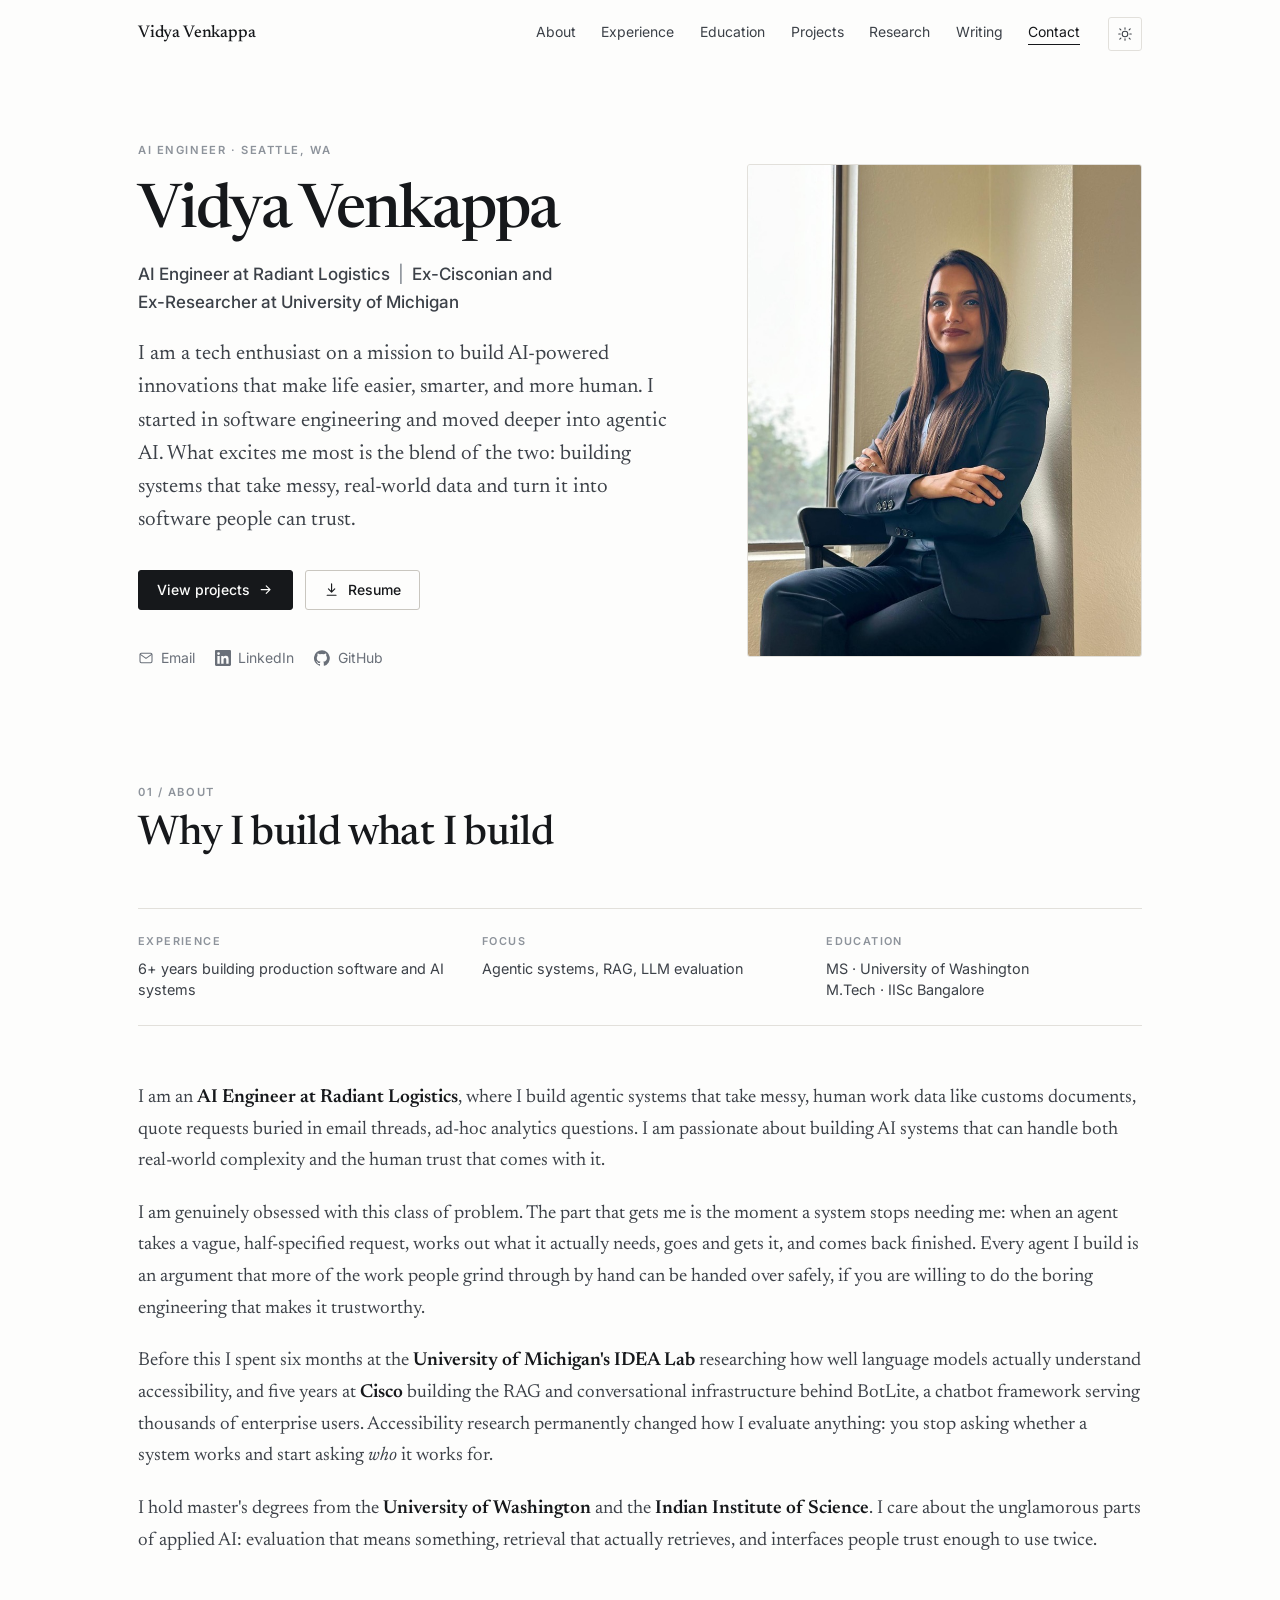
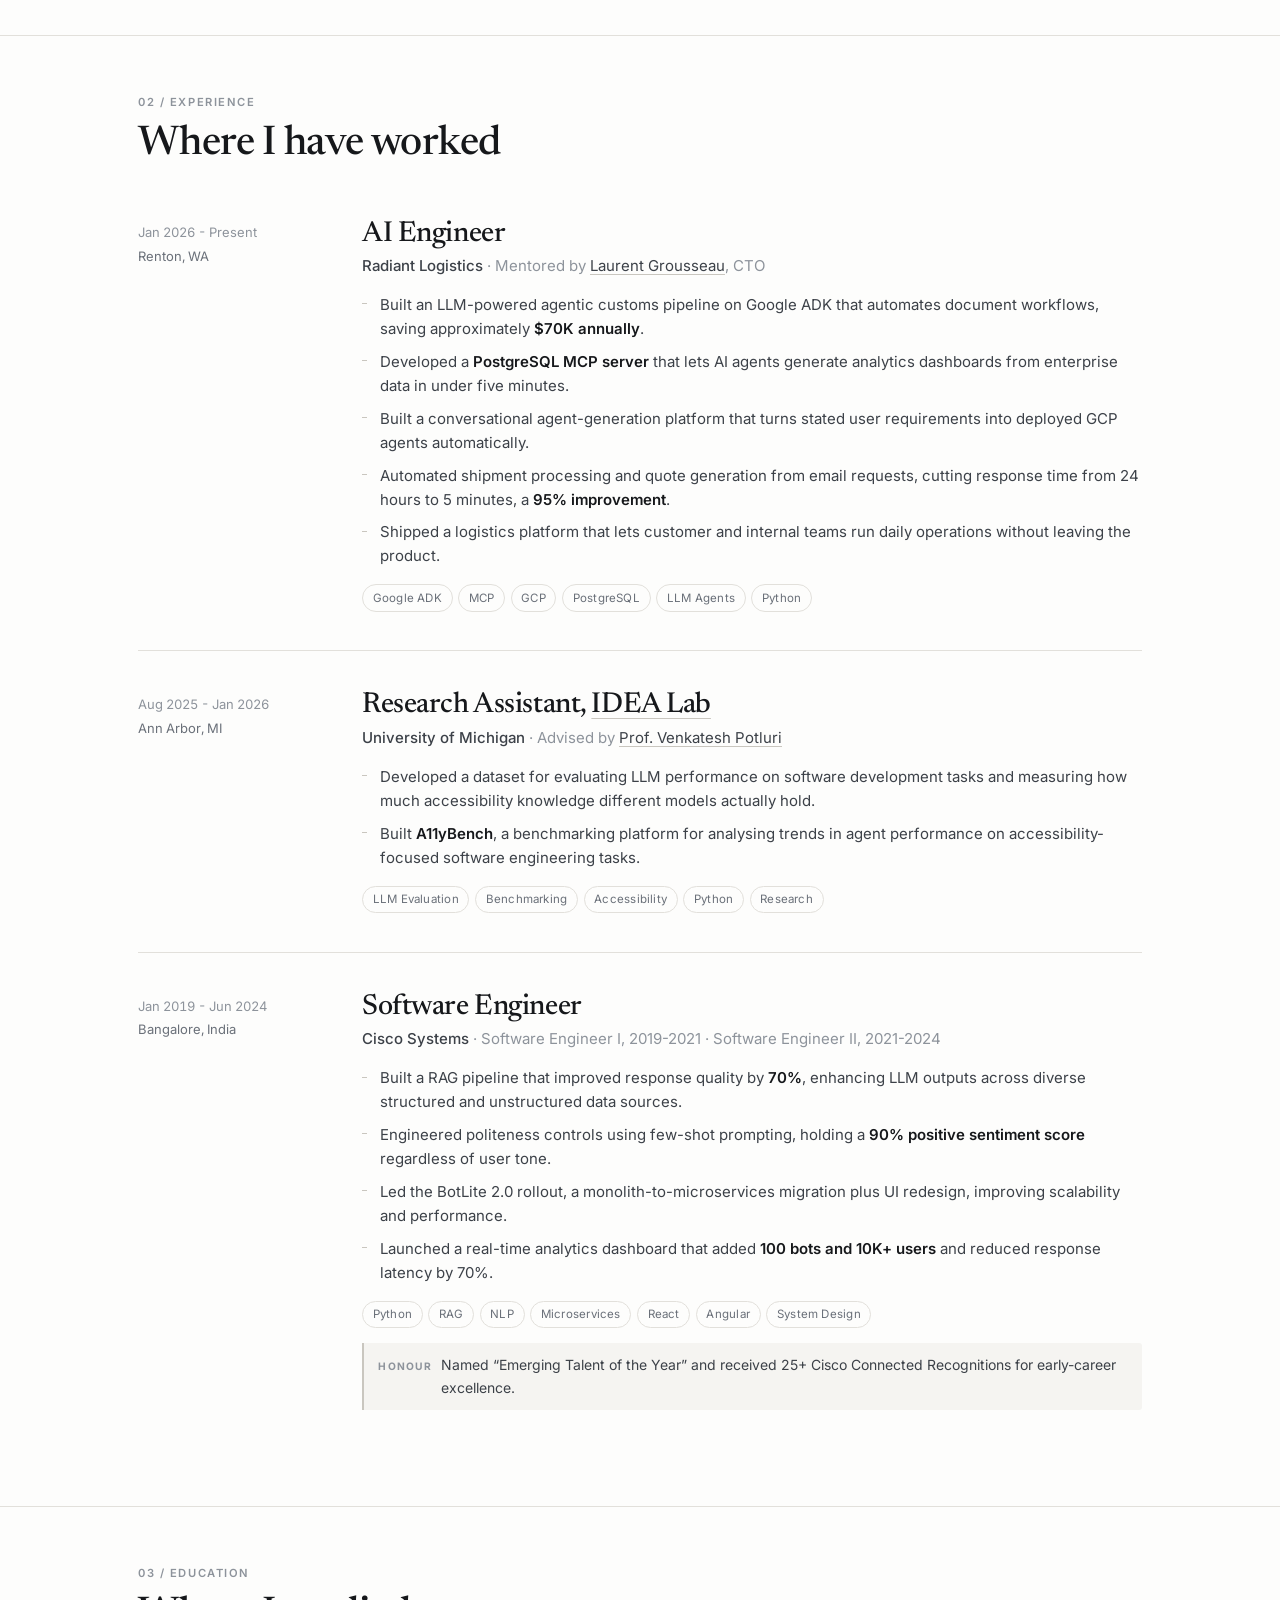
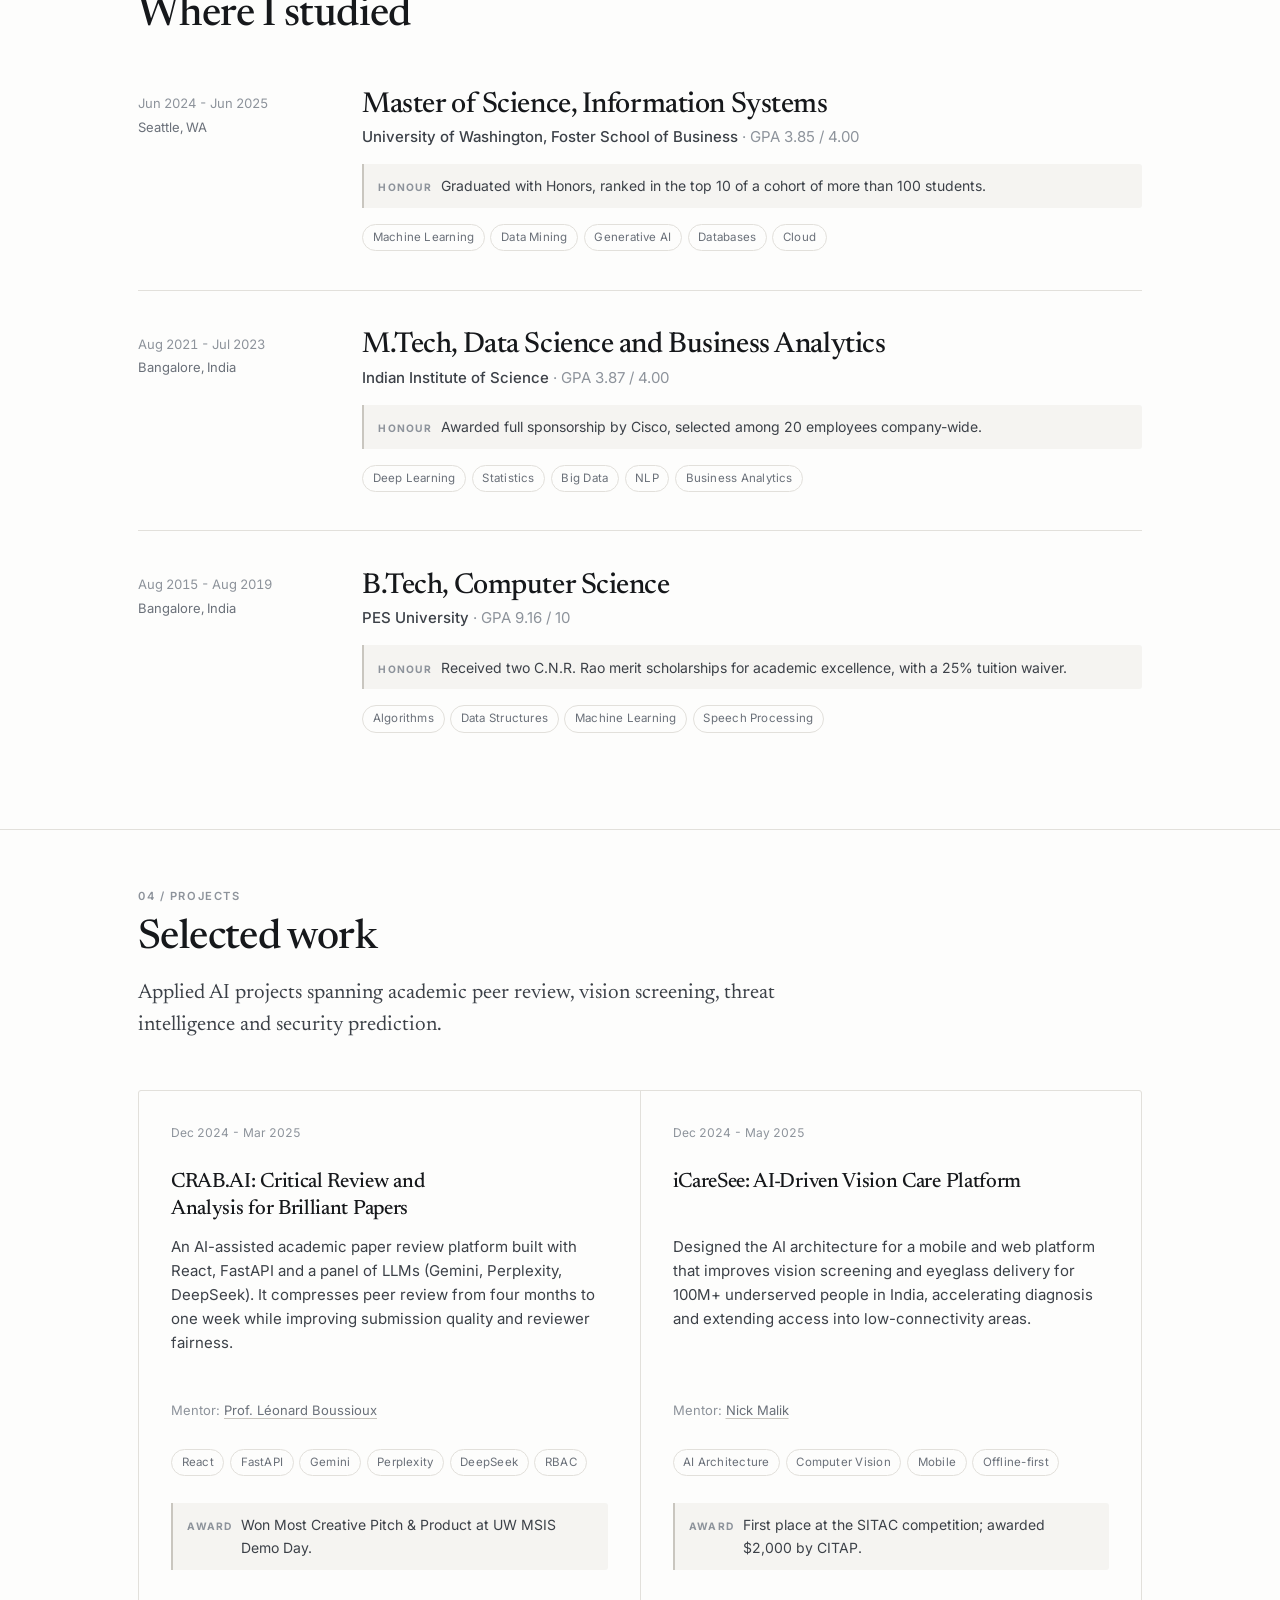
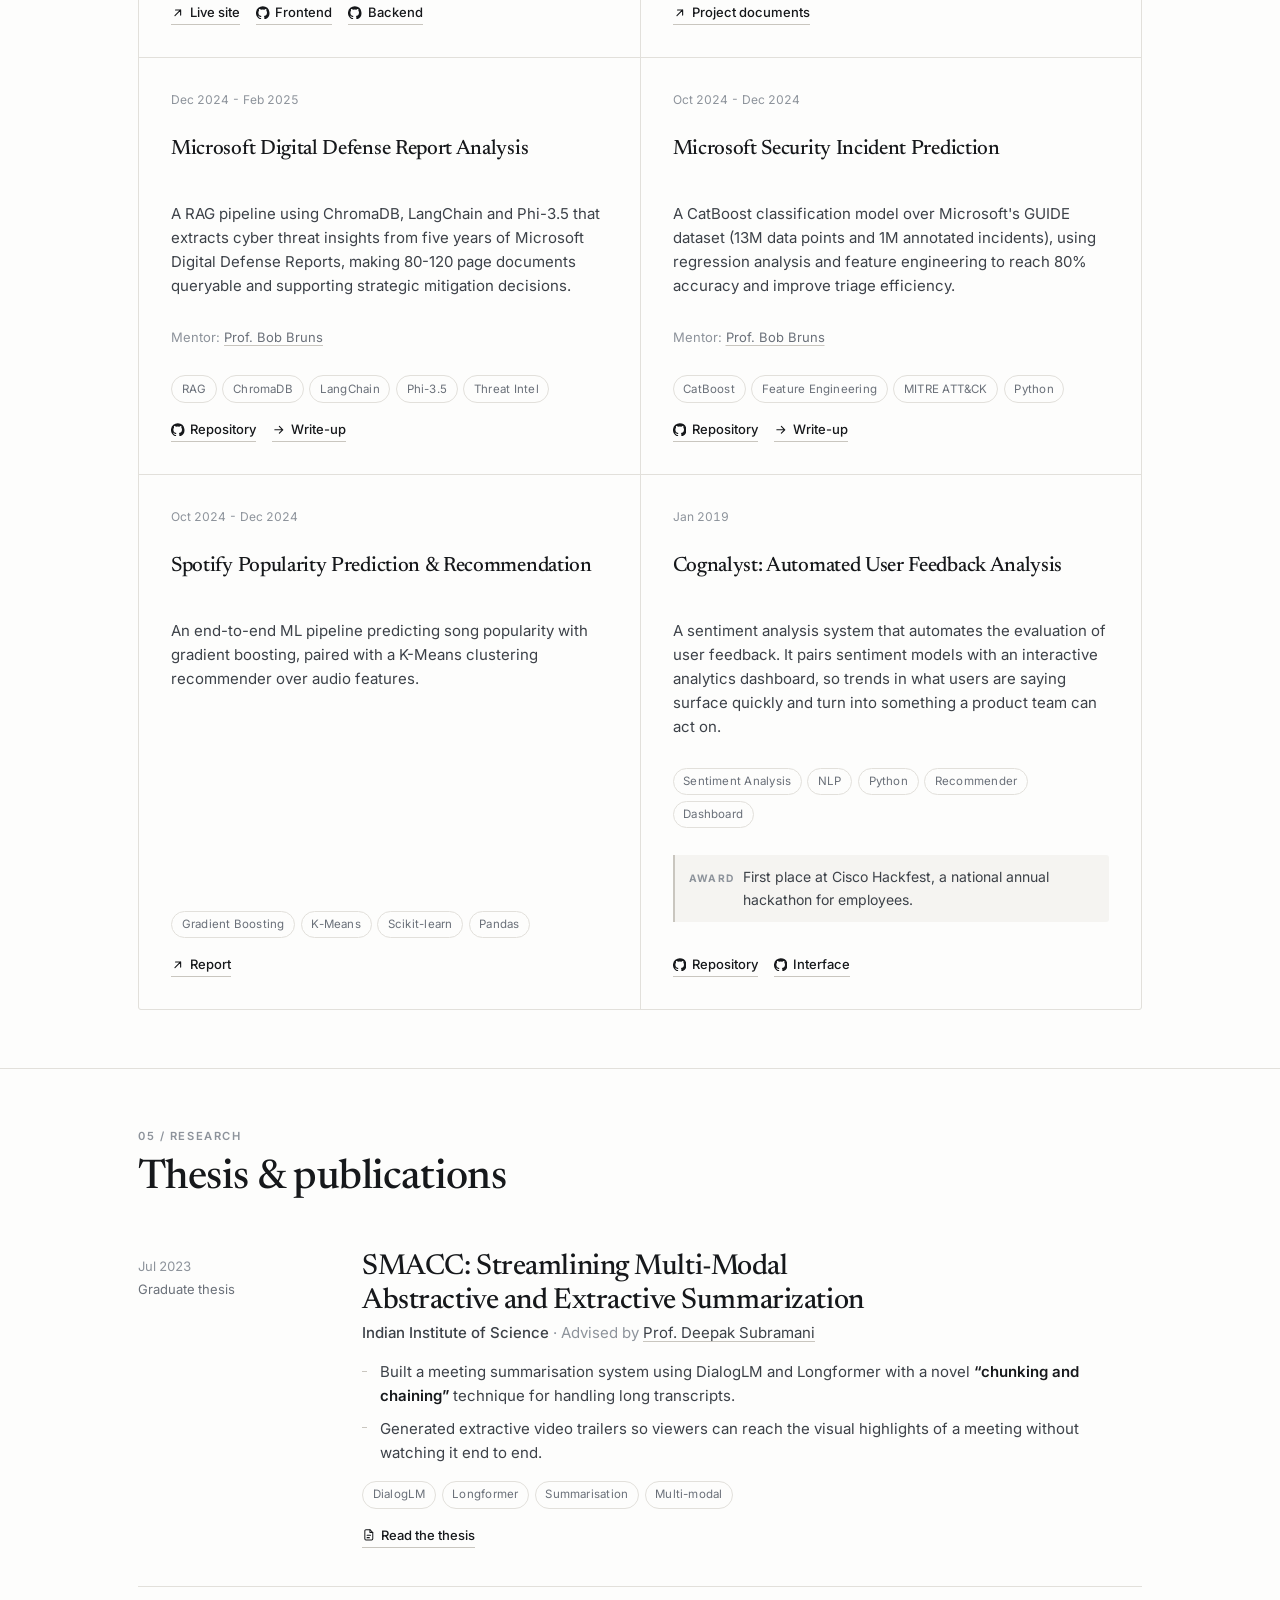
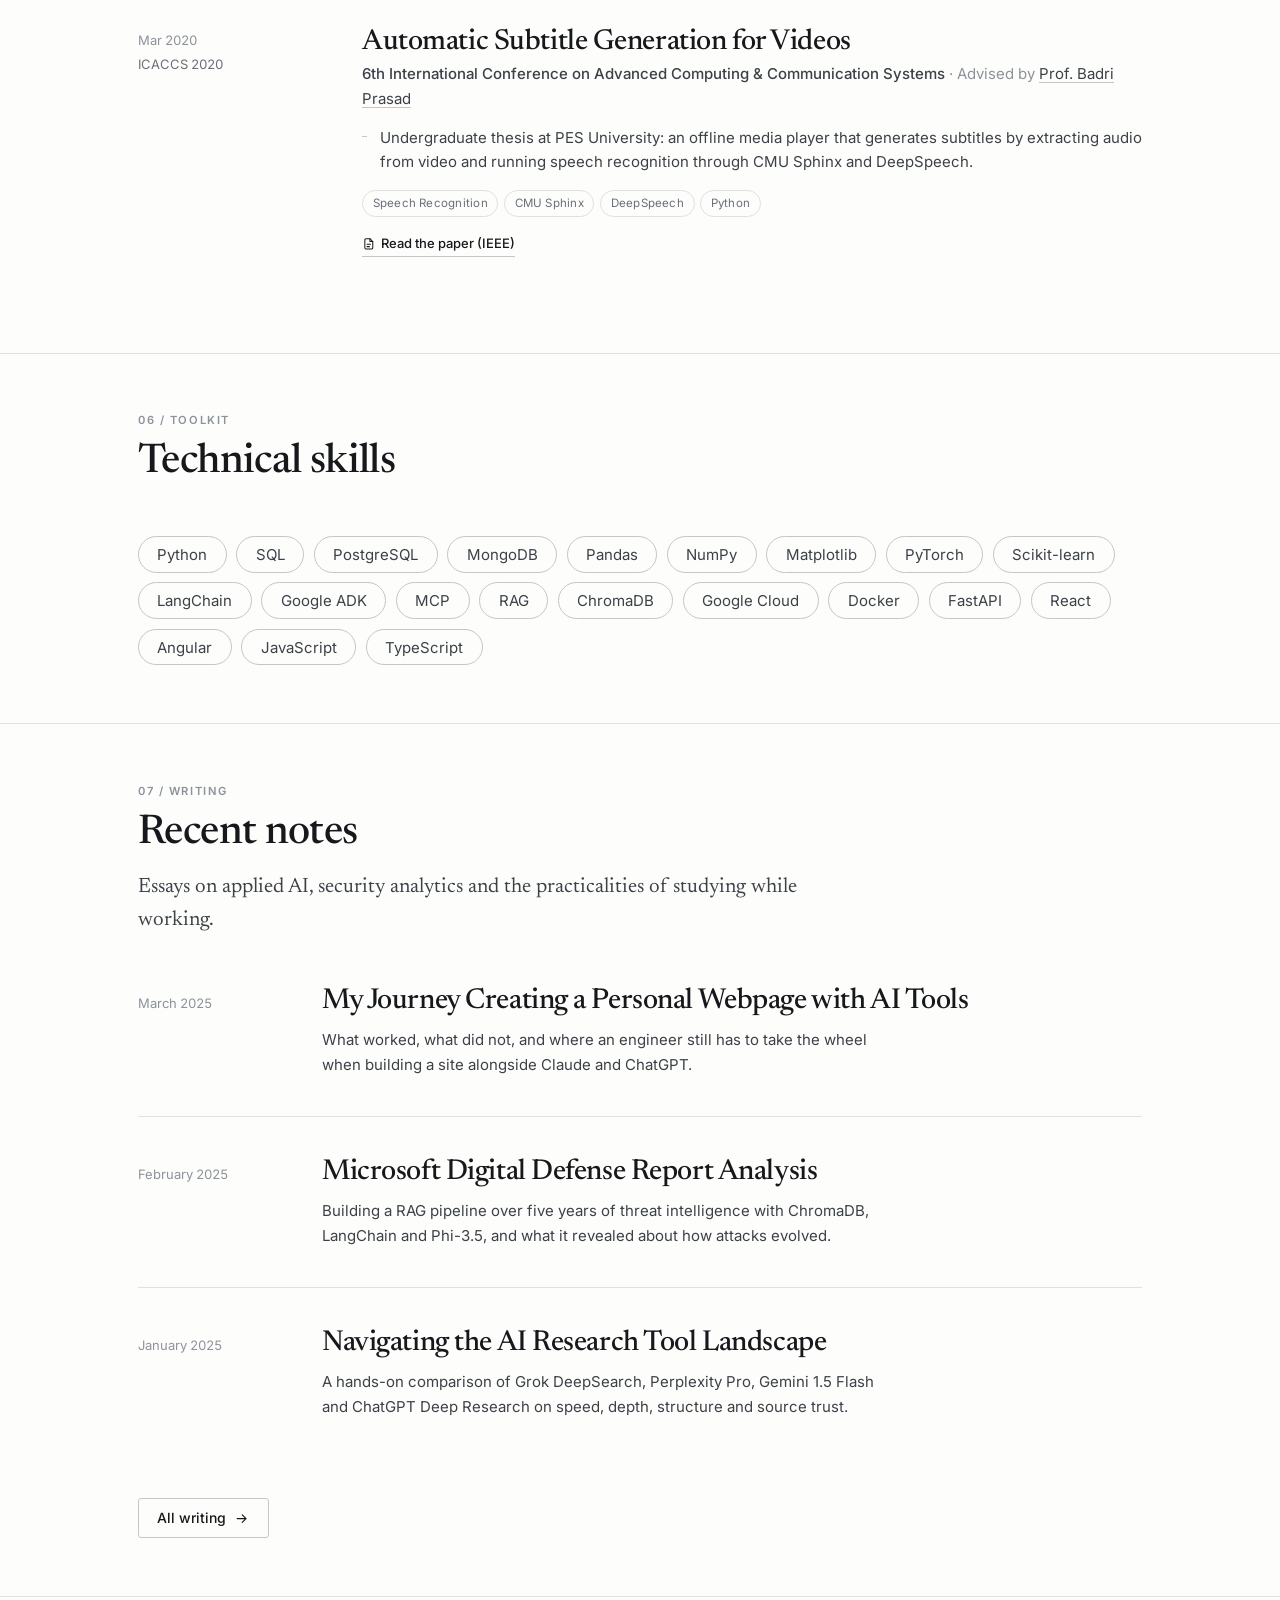
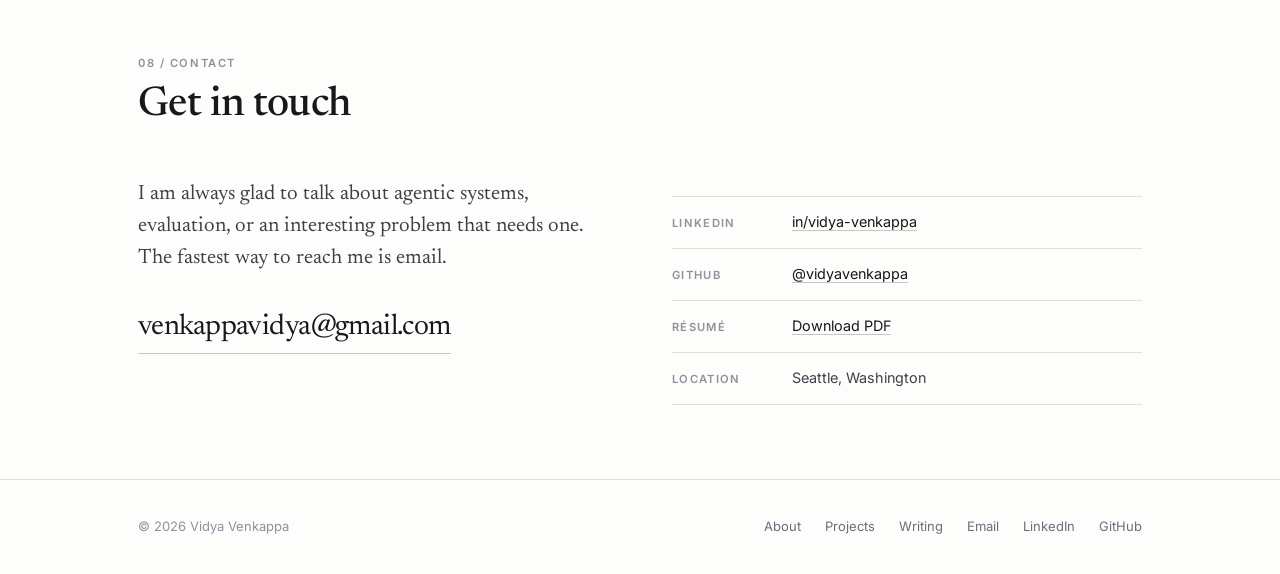
==== commit a0e29ee3: "Add TypeScript to the skills list It appears on the current resume but was missing from the site.  C" ====
--- a/index.html
+++ b/index.html
@@ -513,6 +513,7 @@
         <li>React</li>
         <li>Angular</li>
         <li>JavaScript</li>
+        <li>TypeScript</li>
       </ul>
     </div>
   </section>
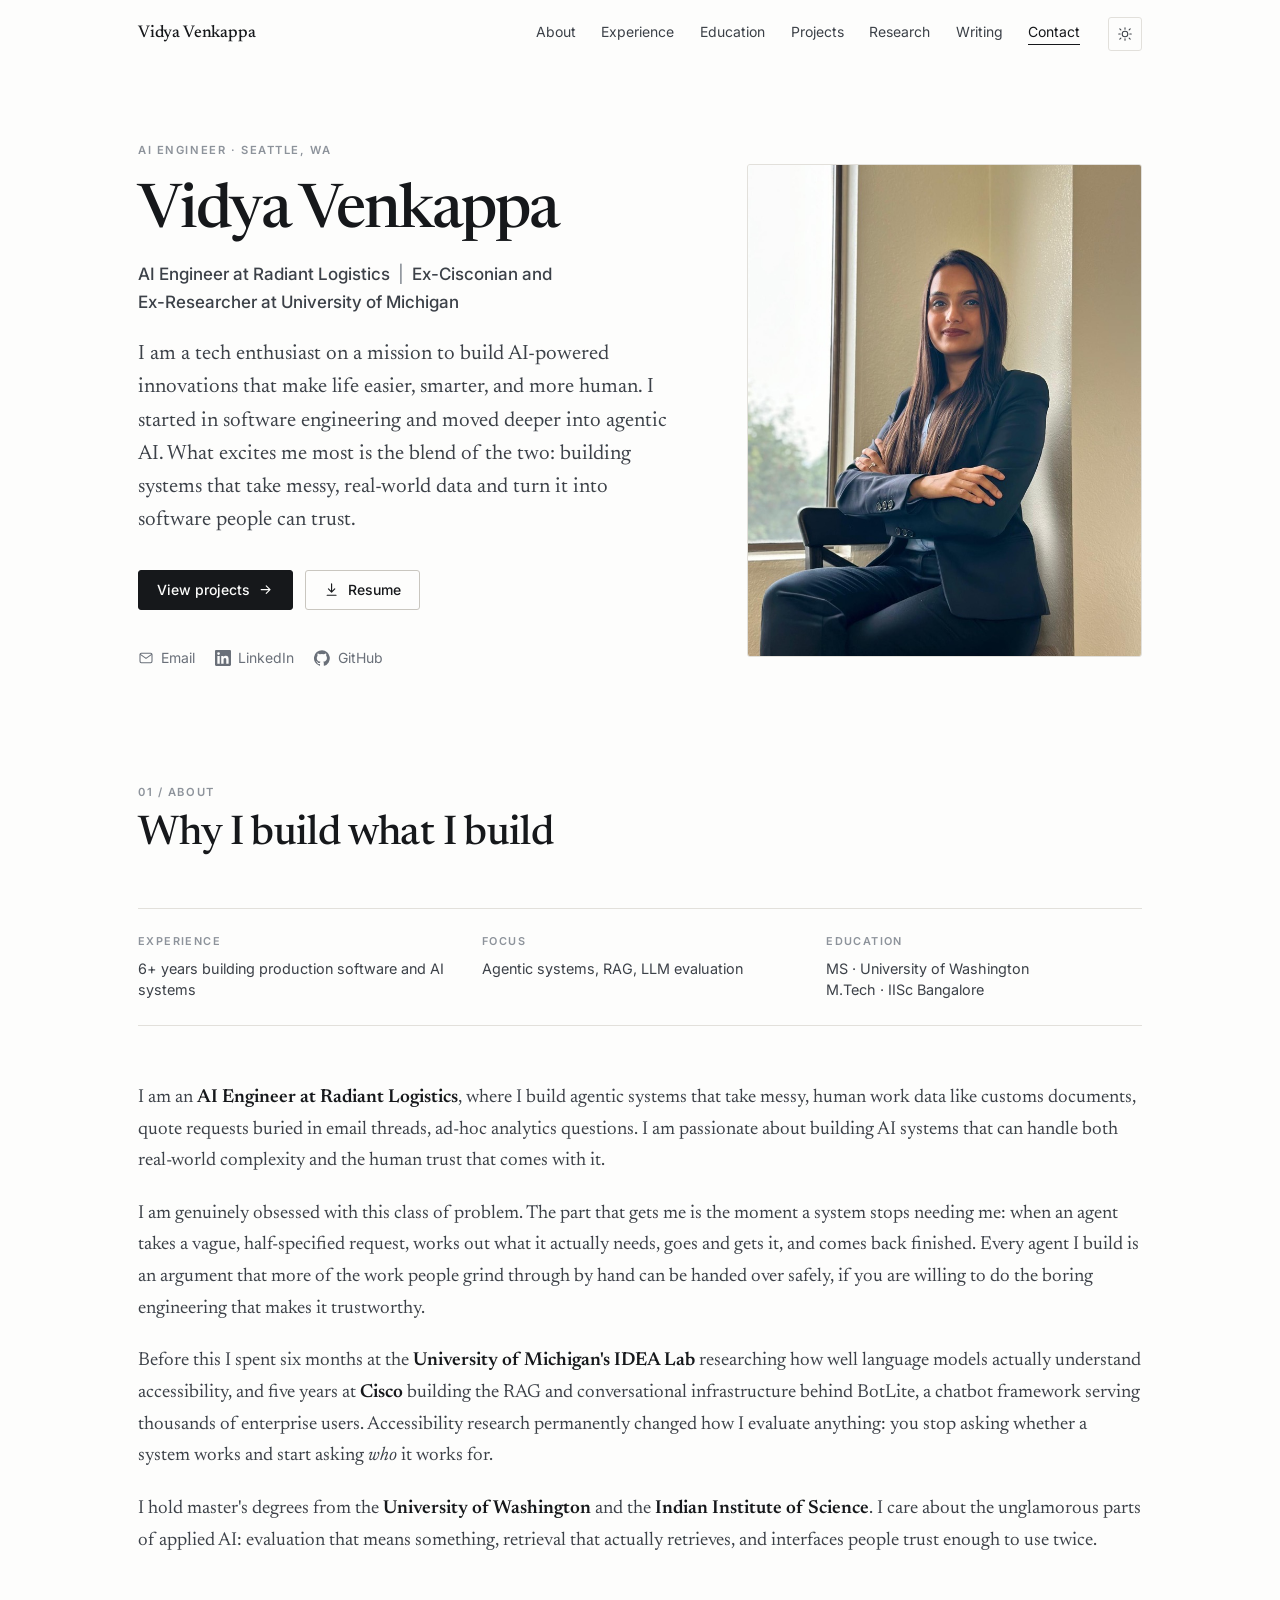
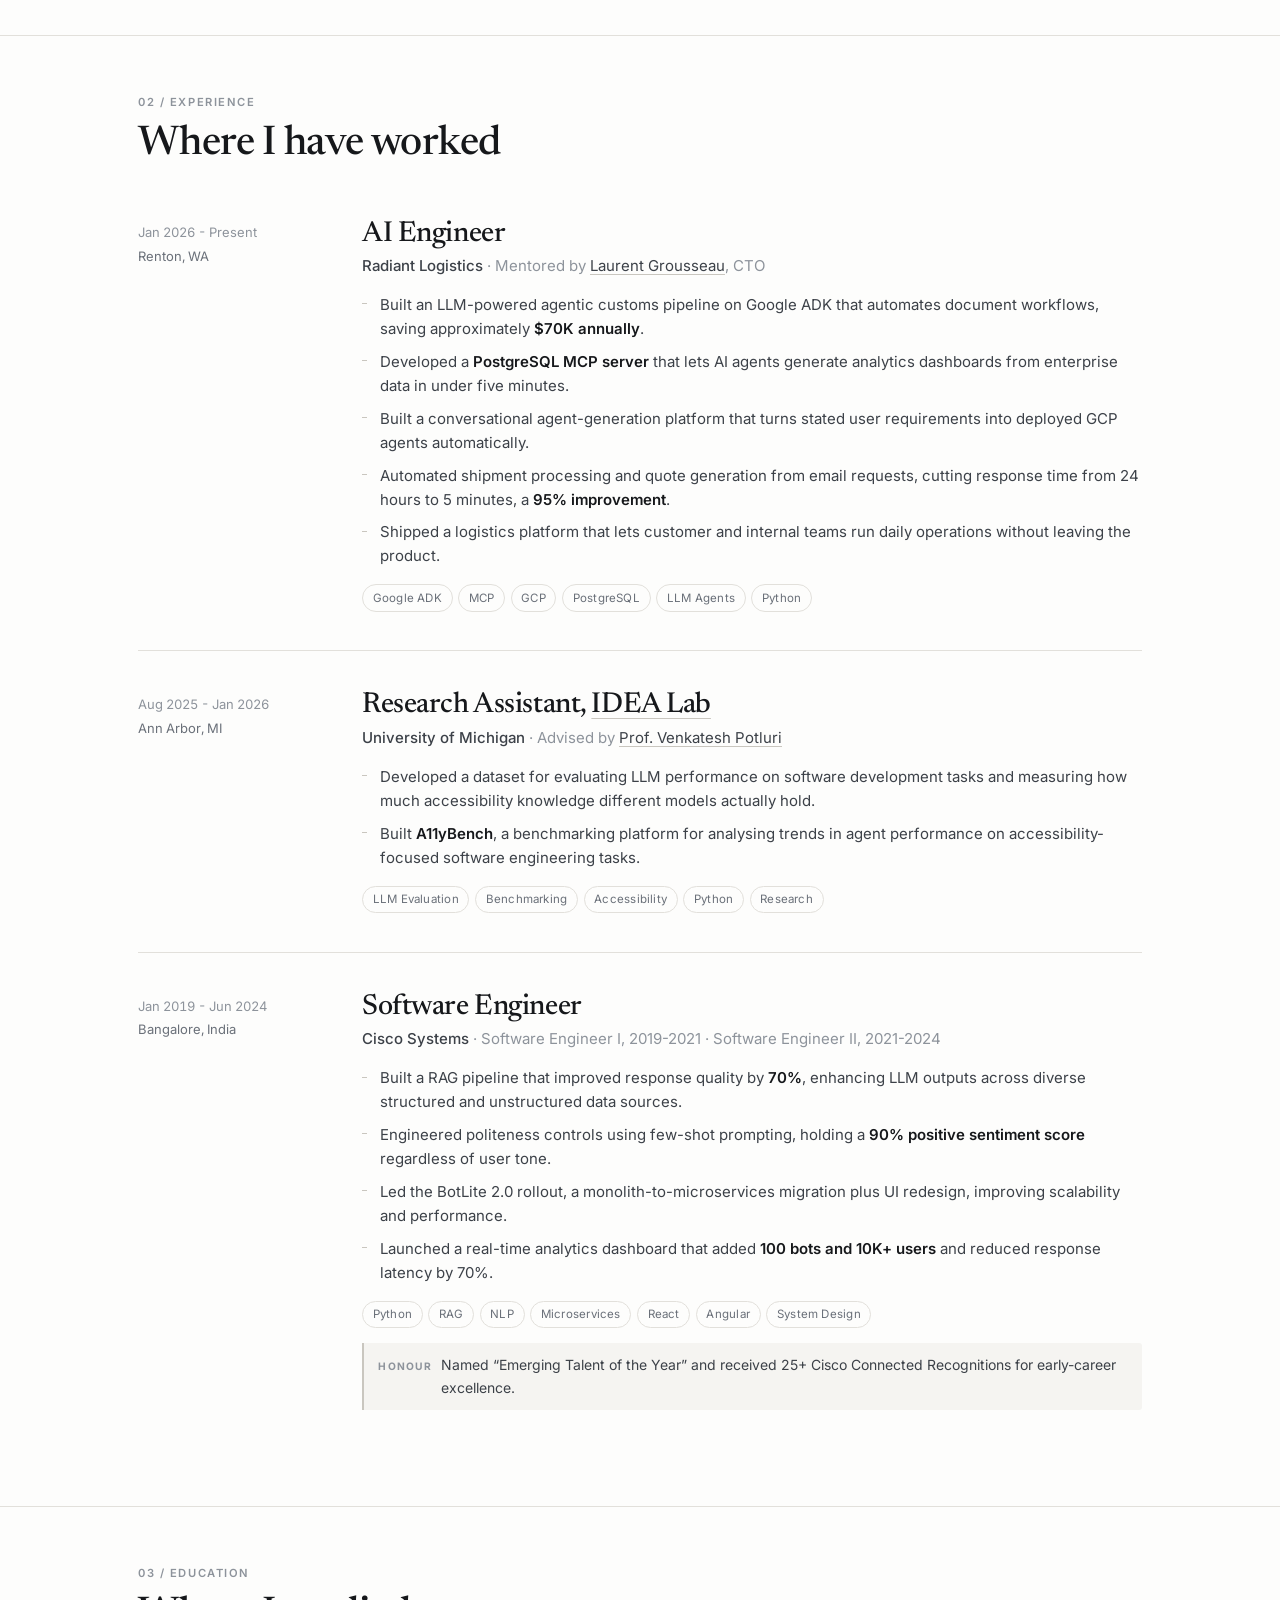
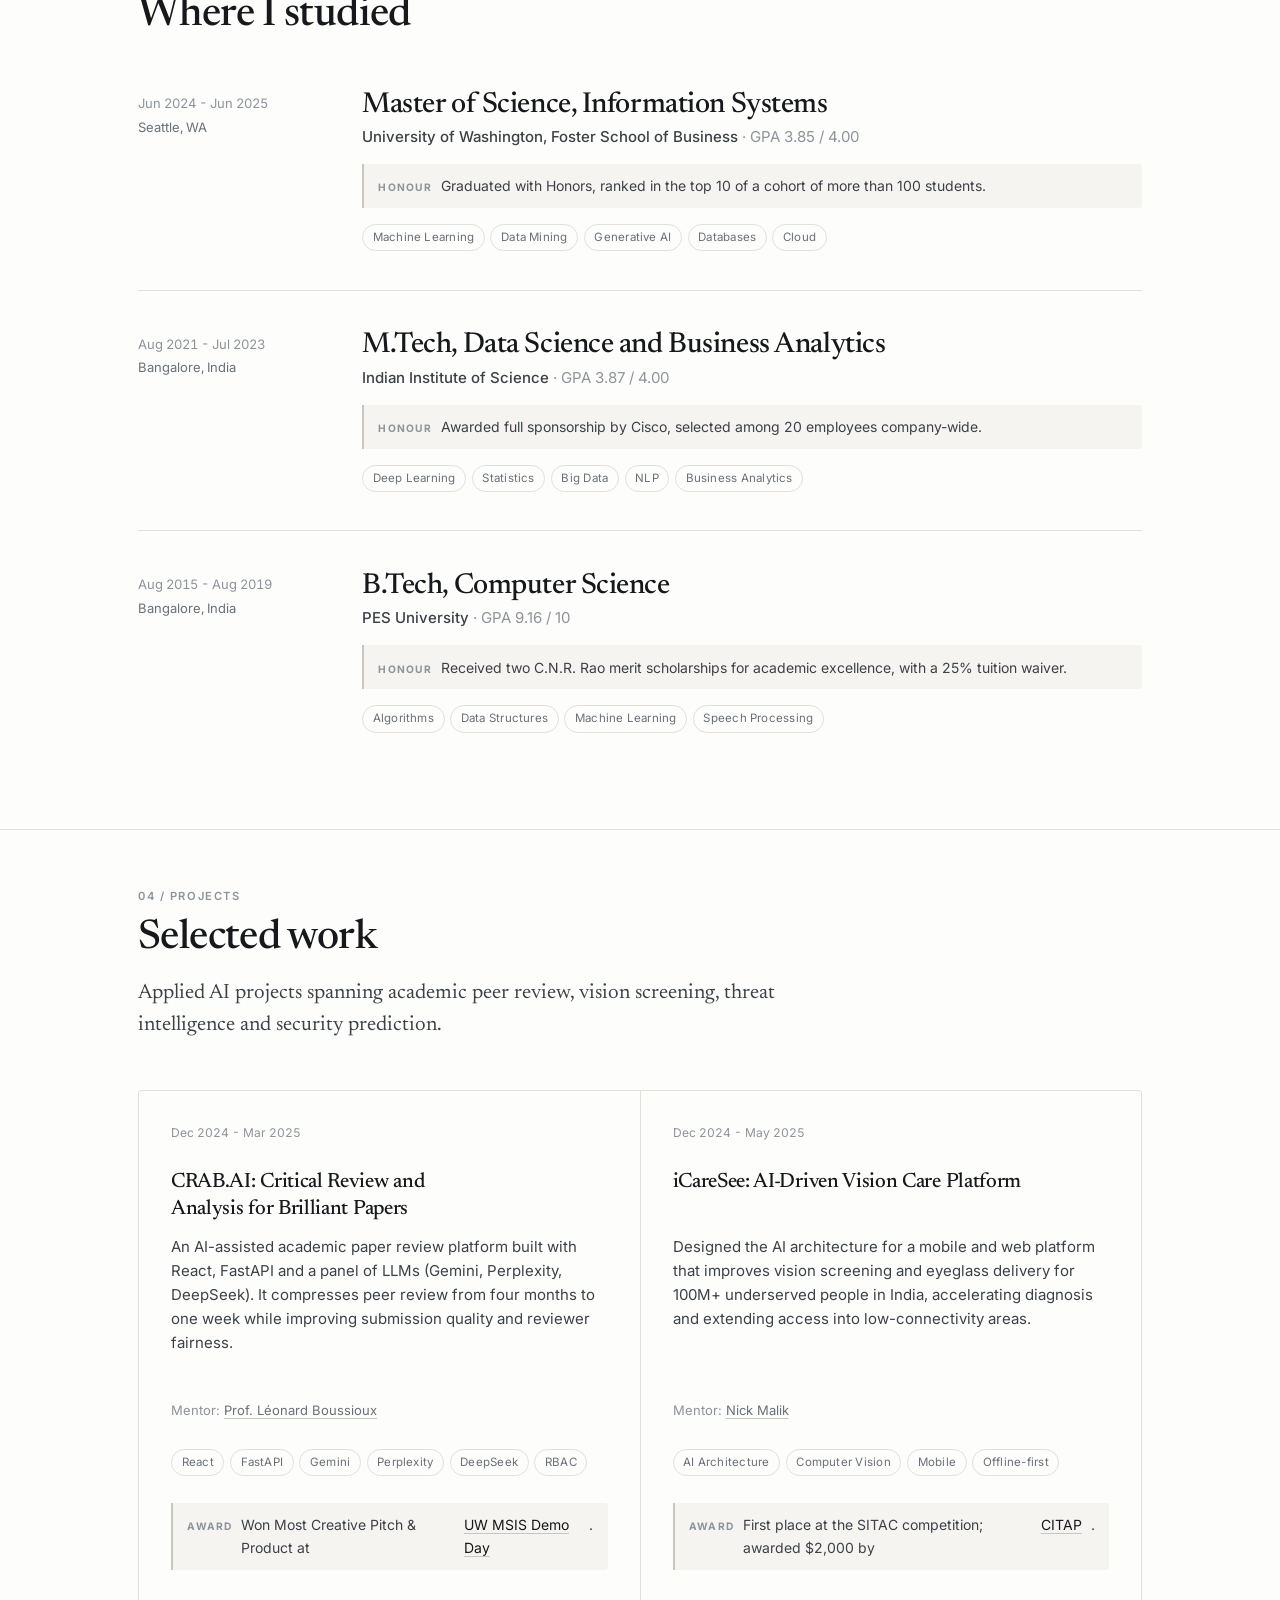
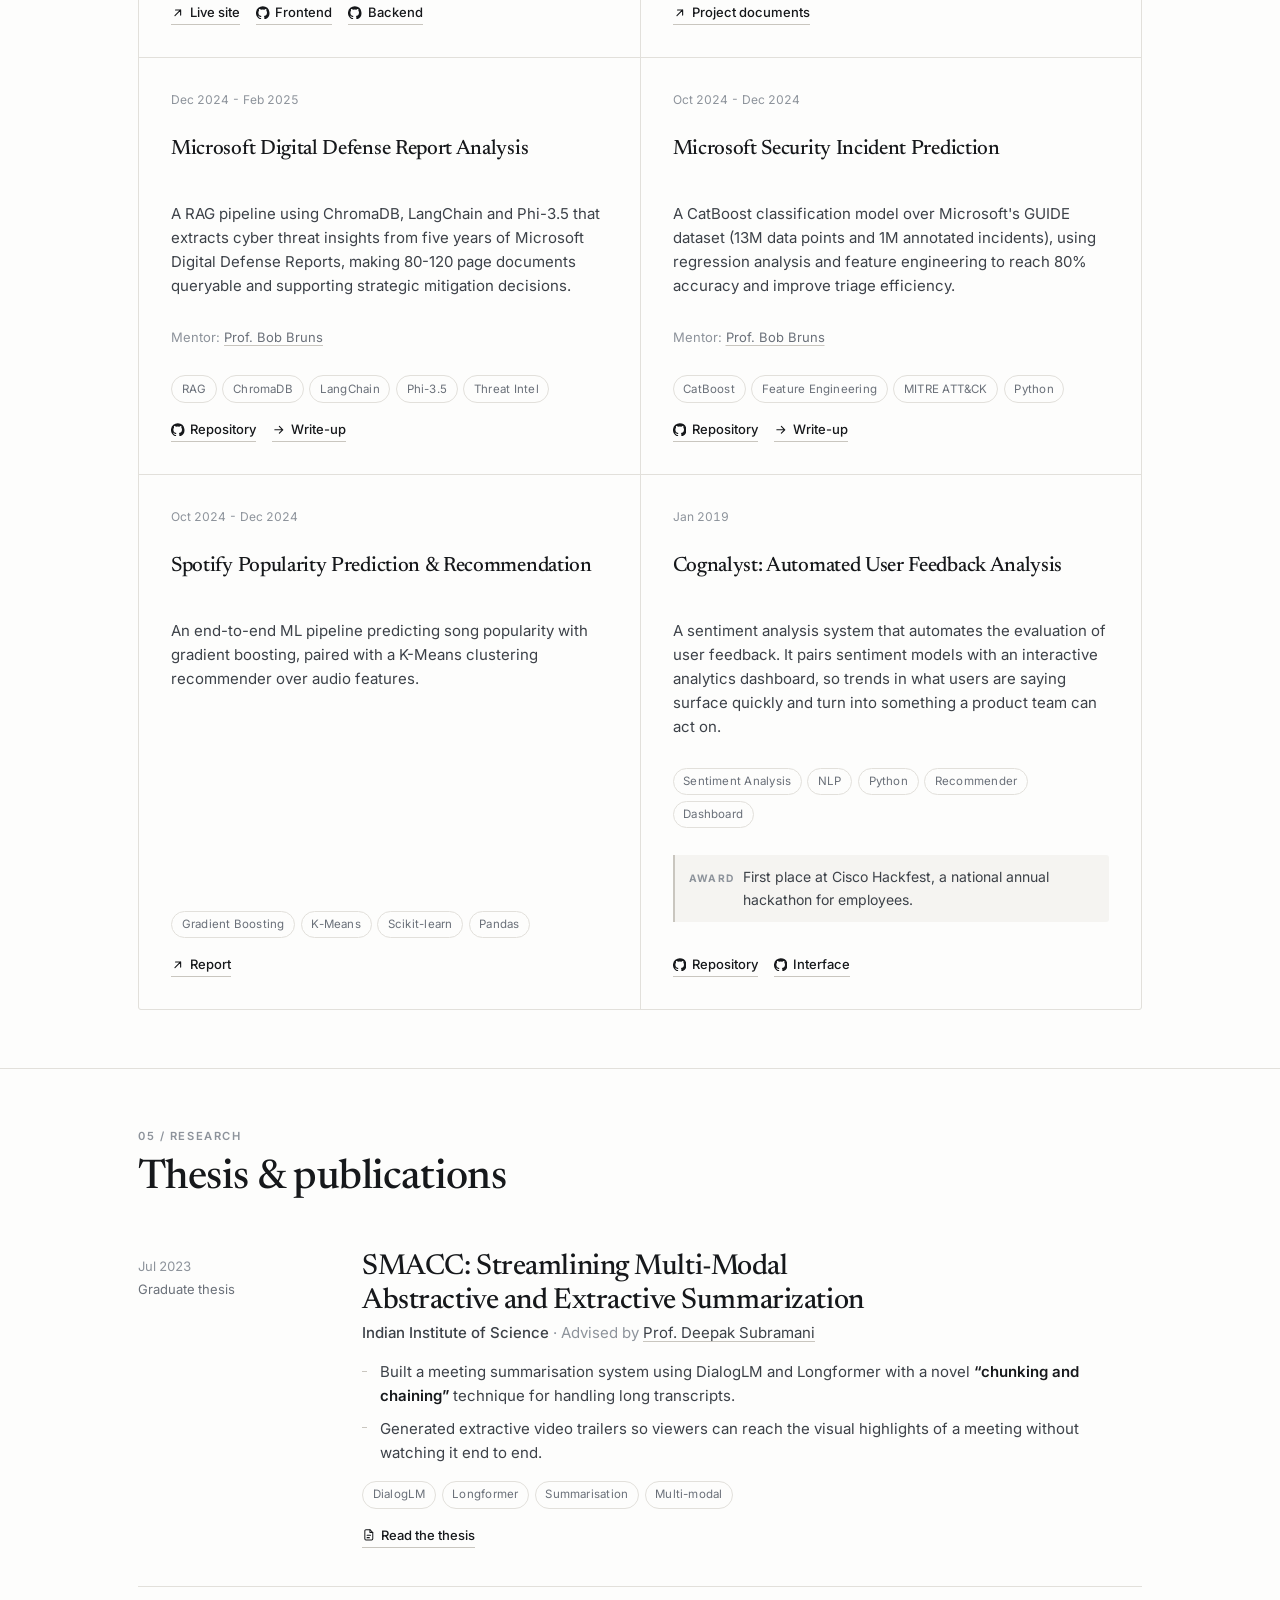
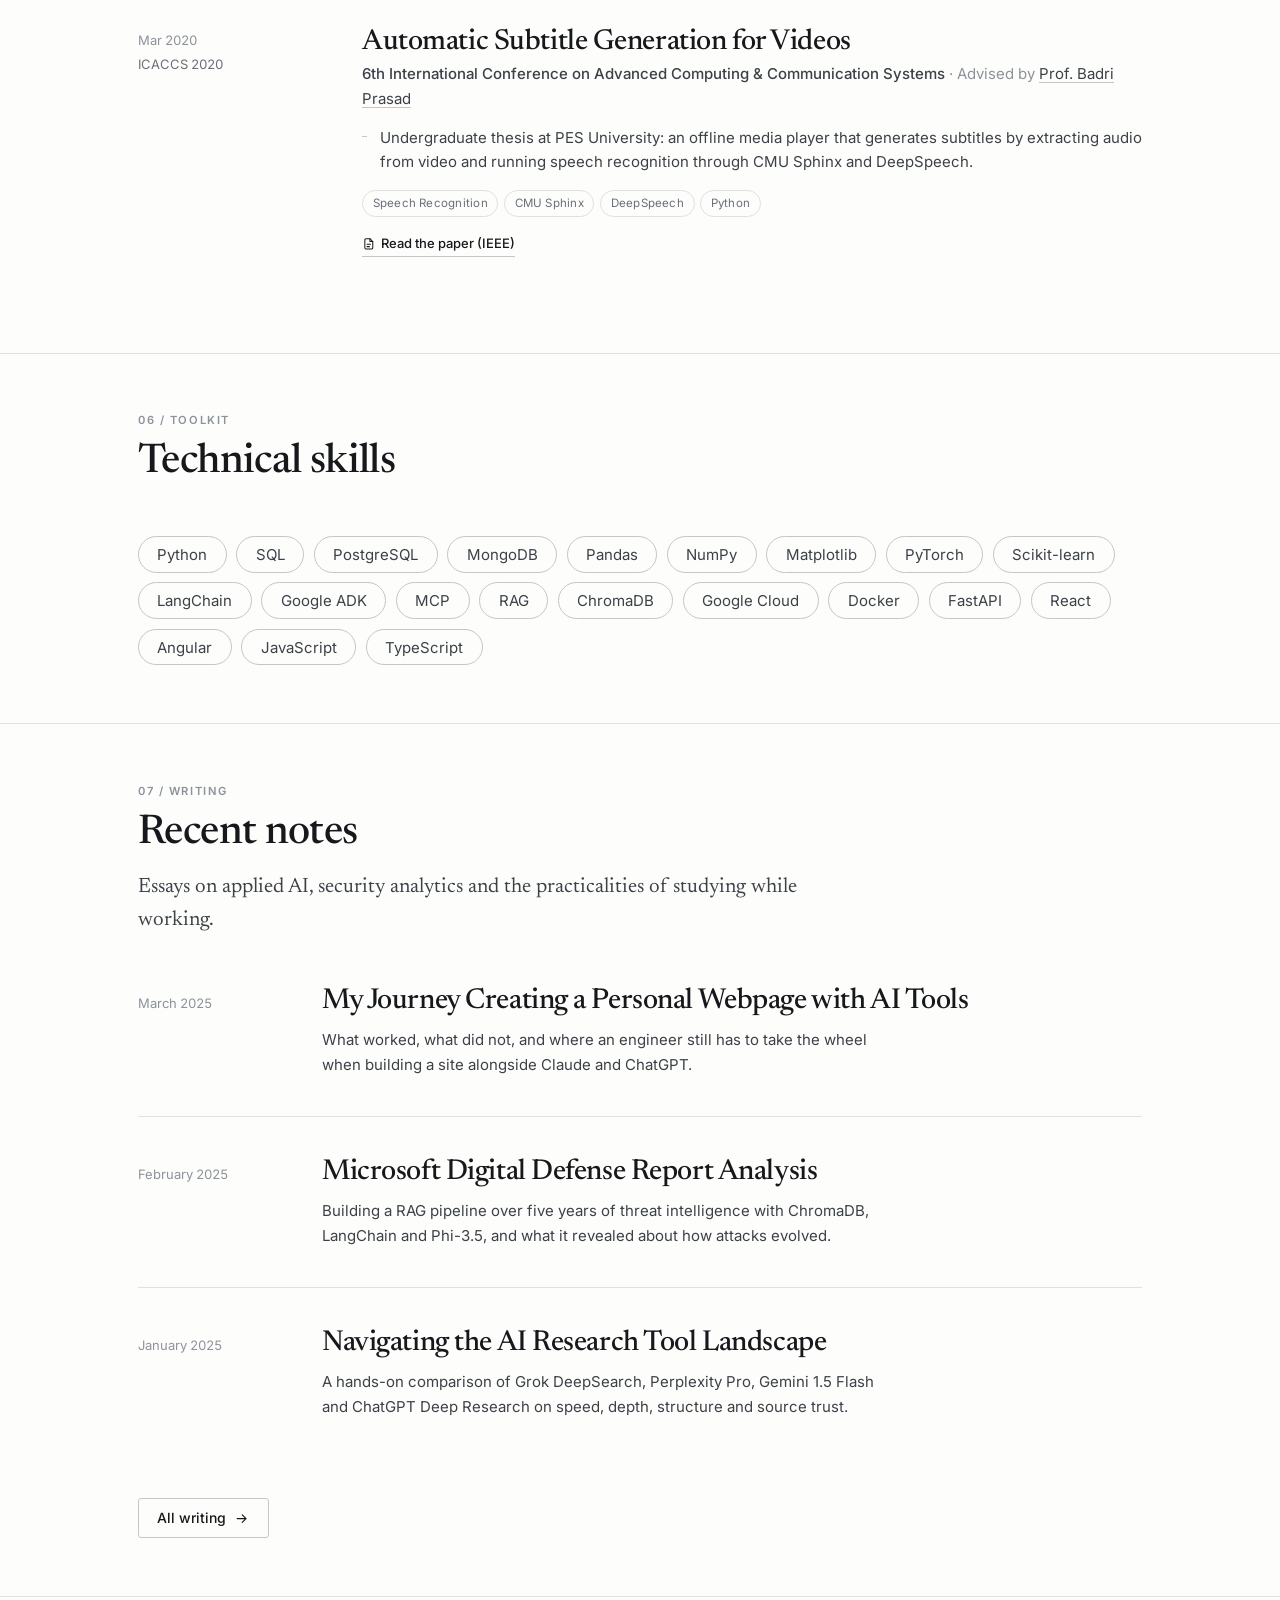
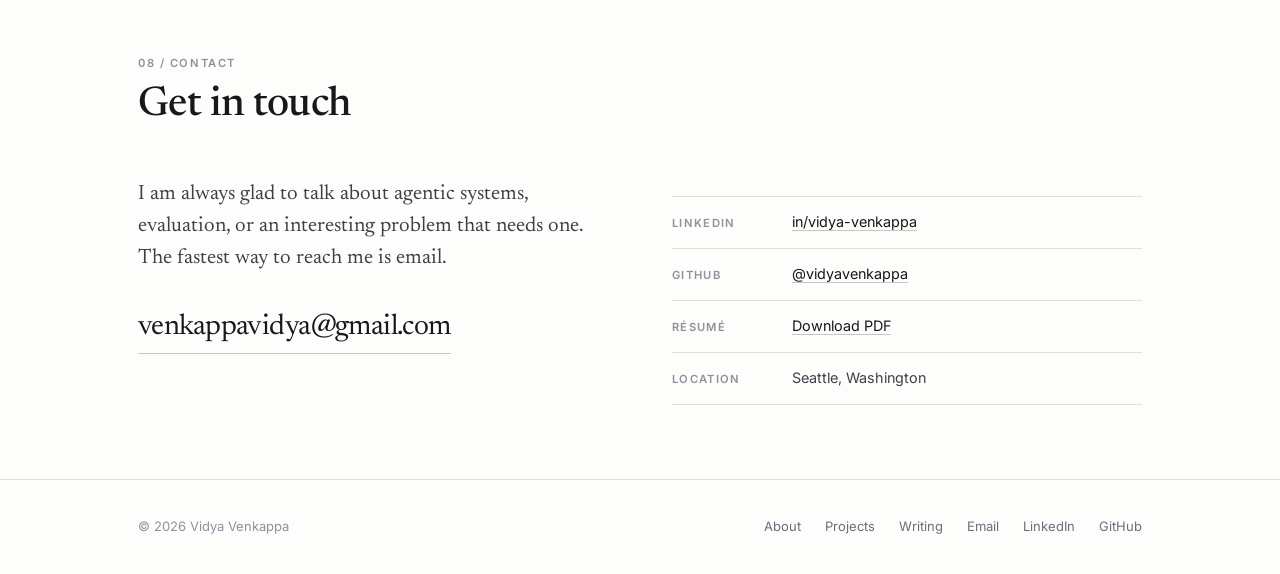
==== commit 31c54110: "Sync links with the current resume Three mentor links changed from Google Scholar profiles to person" ====
--- a/index.html
+++ b/index.html
@@ -324,9 +324,9 @@
             LLMs (Gemini, Perplexity, DeepSeek). It compresses peer review from four months to one
             week while improving submission quality and reviewer fairness.
           </p>
-          <p class="card__mentor">Mentor: <a href="https://scholar.google.com/citations?user=GZ78gdIAAAAJ&amp;hl=en" target="_blank" rel="noopener">Prof. Léonard Boussioux</a></p>
+          <p class="card__mentor">Mentor: <a href="https://boussioux.com/" target="_blank" rel="noopener">Prof. Léonard Boussioux</a></p>
           <ul class="tags"><li>React</li><li>FastAPI</li><li>Gemini</li><li>Perplexity</li><li>DeepSeek</li><li>RBAC</li></ul>
-          <p class="note">Won Most Creative Pitch &amp; Product at UW MSIS Demo Day.</p>
+          <p class="note">Won Most Creative Pitch &amp; Product at <a href="https://foster.uw.edu/news/msis-demo-day-ai/" target="_blank" rel="noopener">UW MSIS Demo Day</a>.</p>
           <div class="card__links">
             <a href="https://crabai.vercel.app/" target="_blank" rel="noopener">
               <svg viewBox="0 0 24 24" fill="none" stroke="currentColor" stroke-width="2" stroke-linecap="round" stroke-linejoin="round" aria-hidden="true"><path d="M7 17 17 7M8 7h9v9"/></svg>Live site</a>
@@ -351,7 +351,7 @@
           <br>
           <p class="card__mentor">Mentor: <a href="https://www.linkedin.com/in/nickmalik/" target="_blank" rel="noopener">Nick Malik</a></p>
           <ul class="tags"><li>AI Architecture</li><li>Computer Vision</li><li>Mobile</li><li>Offline-first</li></ul>
-          <p class="note">First place at the SITAC competition; awarded $2,000 by CITAP.</p>
+          <p class="note">First place at the SITAC competition; awarded $2,000 by <a href="https://www.citap.org/home" target="_blank" rel="noopener">CITAP</a>.</p>
           <div class="card__links">
             <a href="https://drive.google.com/drive/folders/1dUVy-R-u3NQ2Bc7PLmSdBrmrtiPrBB-C?usp=sharing" target="_blank" rel="noopener">
               <svg viewBox="0 0 24 24" fill="none" stroke="currentColor" stroke-width="2" stroke-linecap="round" stroke-linejoin="round" aria-hidden="true"><path d="M7 17 17 7M8 7h9v9"/></svg>Project documents</a>
@@ -447,7 +447,7 @@
           </div>
           <div>
             <h3 class="entry__title">SMACC: Streamlining Multi-Modal Abstractive and Extractive Summarization</h3>
-            <p class="entry__org">Indian Institute of Science <span class="muted">· Advised by <a href="https://scholar.google.co.in/citations?hl=en&amp;user=d-V0TTwAAAAJ" target="_blank" rel="noopener">Prof. Deepak Subramani</a></span></p>
+            <p class="entry__org">Indian Institute of Science <span class="muted">· Advised by <a href="https://deepaksubramani.in/" target="_blank" rel="noopener">Prof. Deepak Subramani</a></span></p>
             <ul class="entry__list">
               <li>Built a meeting summarisation system using DialogLM and Longformer with a novel <strong>“chunking and chaining”</strong> technique for handling long transcripts.</li>
               <li>Generated extractive video trailers so viewers can reach the visual highlights of a meeting without watching it end to end.</li>
@@ -467,7 +467,7 @@
           </div>
           <div>
             <h3 class="entry__title">Automatic Subtitle Generation for Videos</h3>
-            <p class="entry__org">6th International Conference on Advanced Computing &amp; Communication Systems <span class="muted">· Advised by <a href="https://scholar.google.co.in/citations?hl=en&amp;user=5WMY5W0AAAAJ" target="_blank" rel="noopener">Prof. Badri Prasad</a></span></p>
+            <p class="entry__org">6th International Conference on Advanced Computing &amp; Communication Systems <span class="muted">· Advised by <a href="https://staff.pes.edu/nm1112/" target="_blank" rel="noopener">Prof. Badri Prasad</a></span></p>
             <ul class="entry__list">
               <li>Undergraduate thesis at PES University: an offline media player that generates subtitles by extracting audio from video and running speech recognition through CMU Sphinx and DeepSpeech.</li>
             </ul>
--- a/assets/css/style.css
+++ b/assets/css/style.css
@@ -592,6 +592,8 @@
   flex: none;
 }
 .note--honour::before { content: "Honour"; }
+.note a { color: var(--ink); text-decoration-color: var(--line-strong); }
+.note a:hover { text-decoration-color: currentColor; }
 
 /* ---------------------------------------------------------------- tags -- */
 
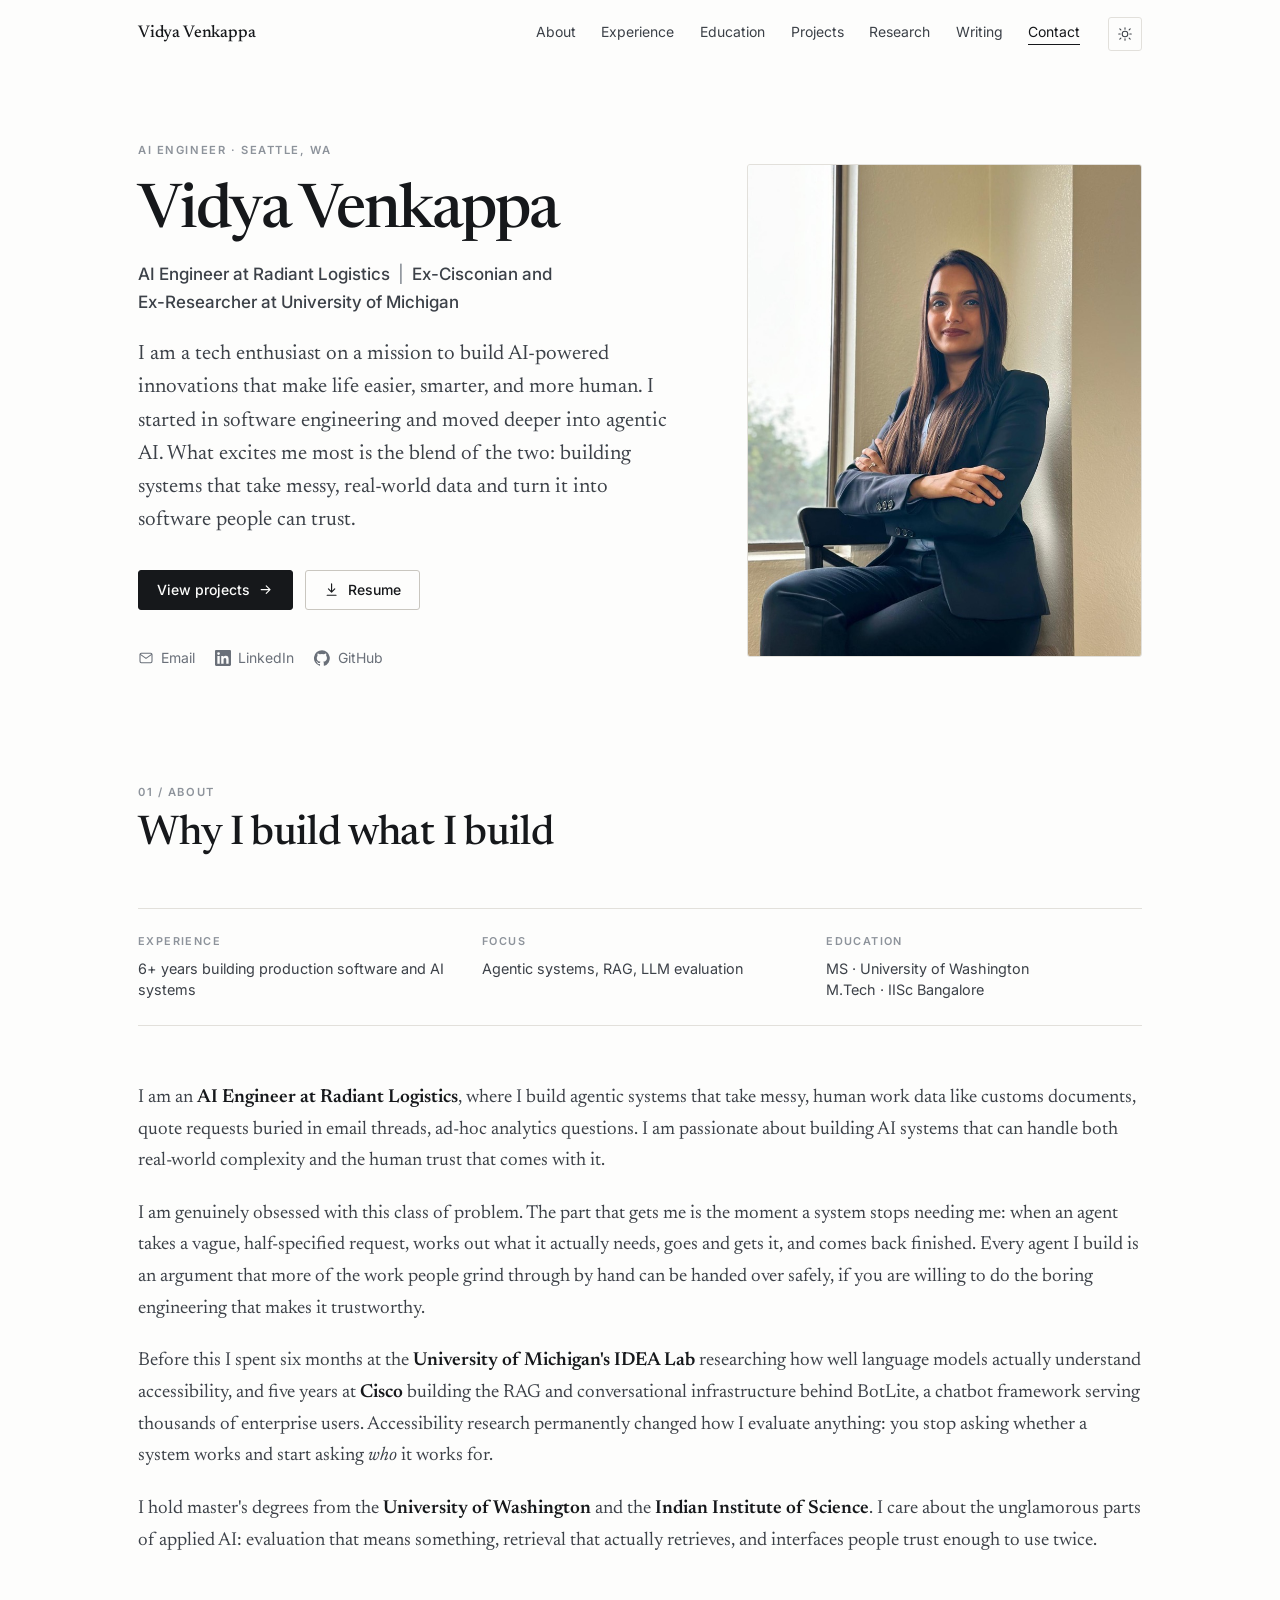
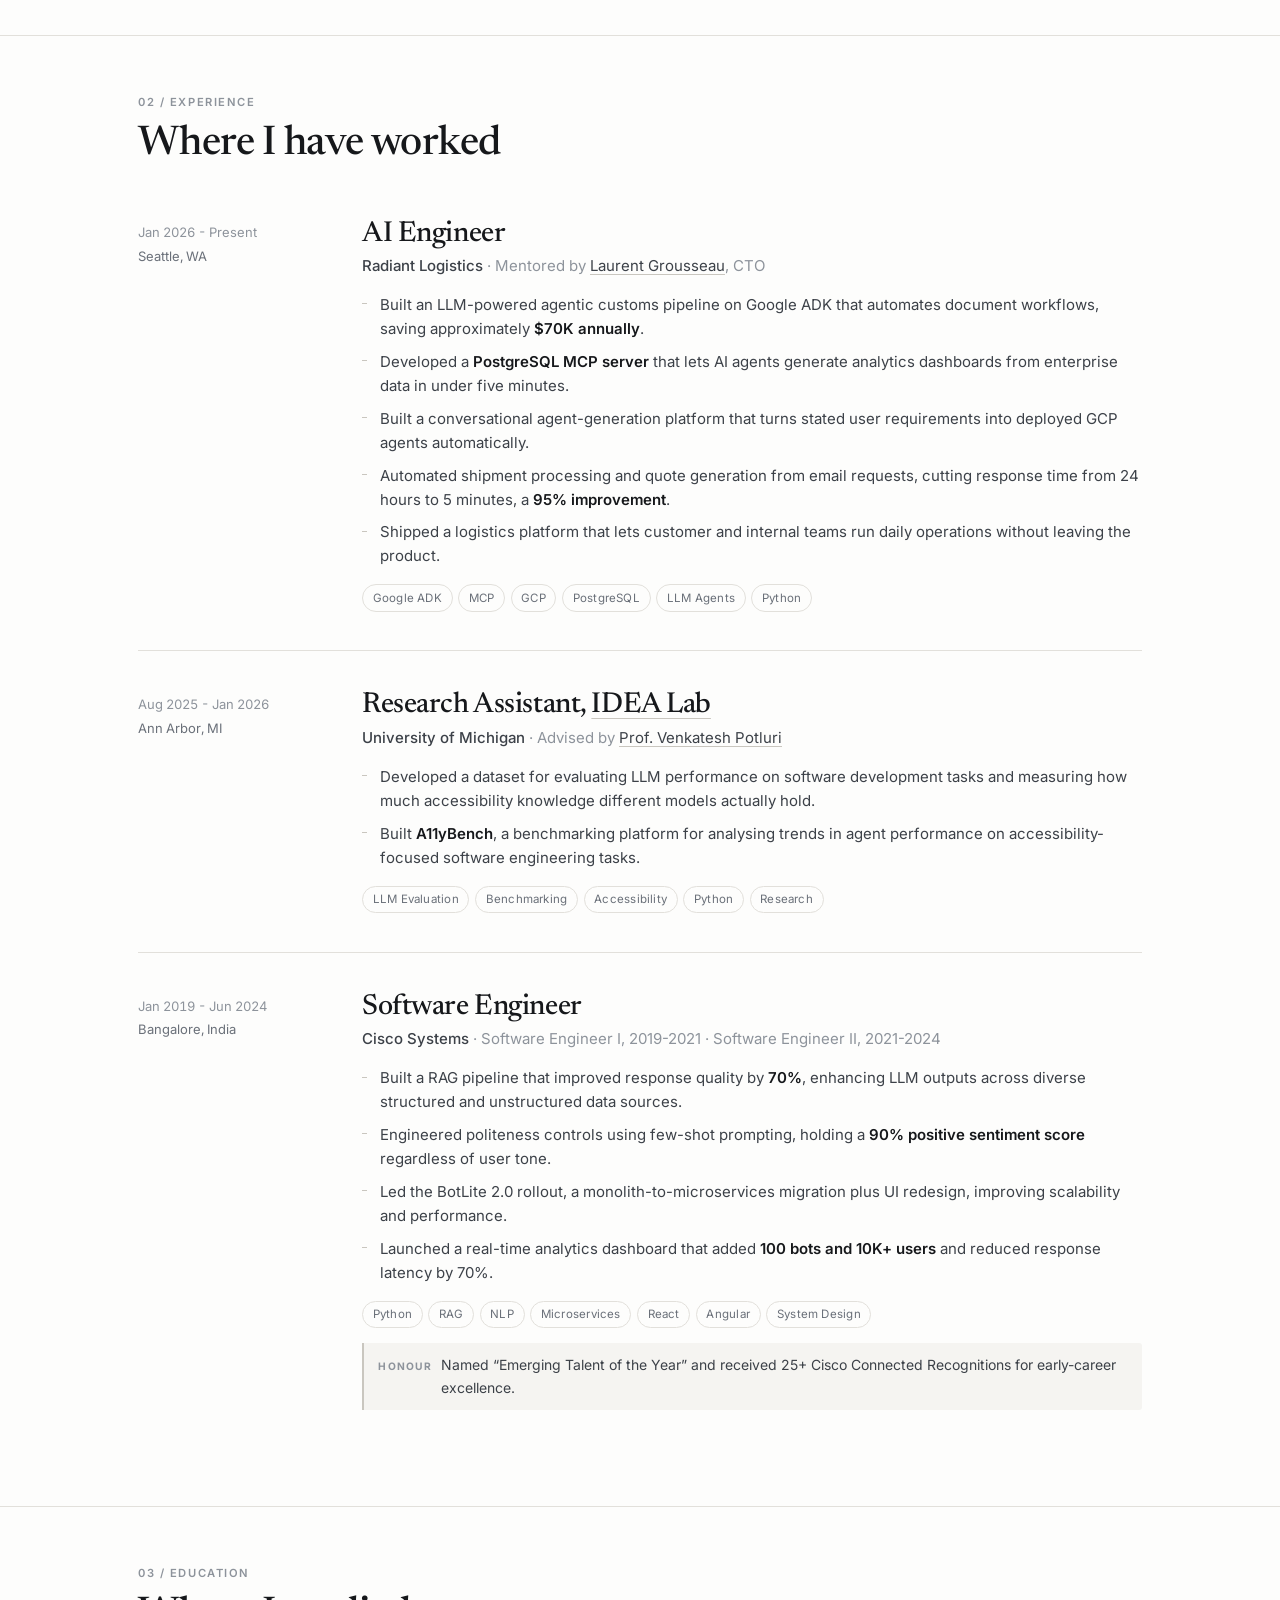
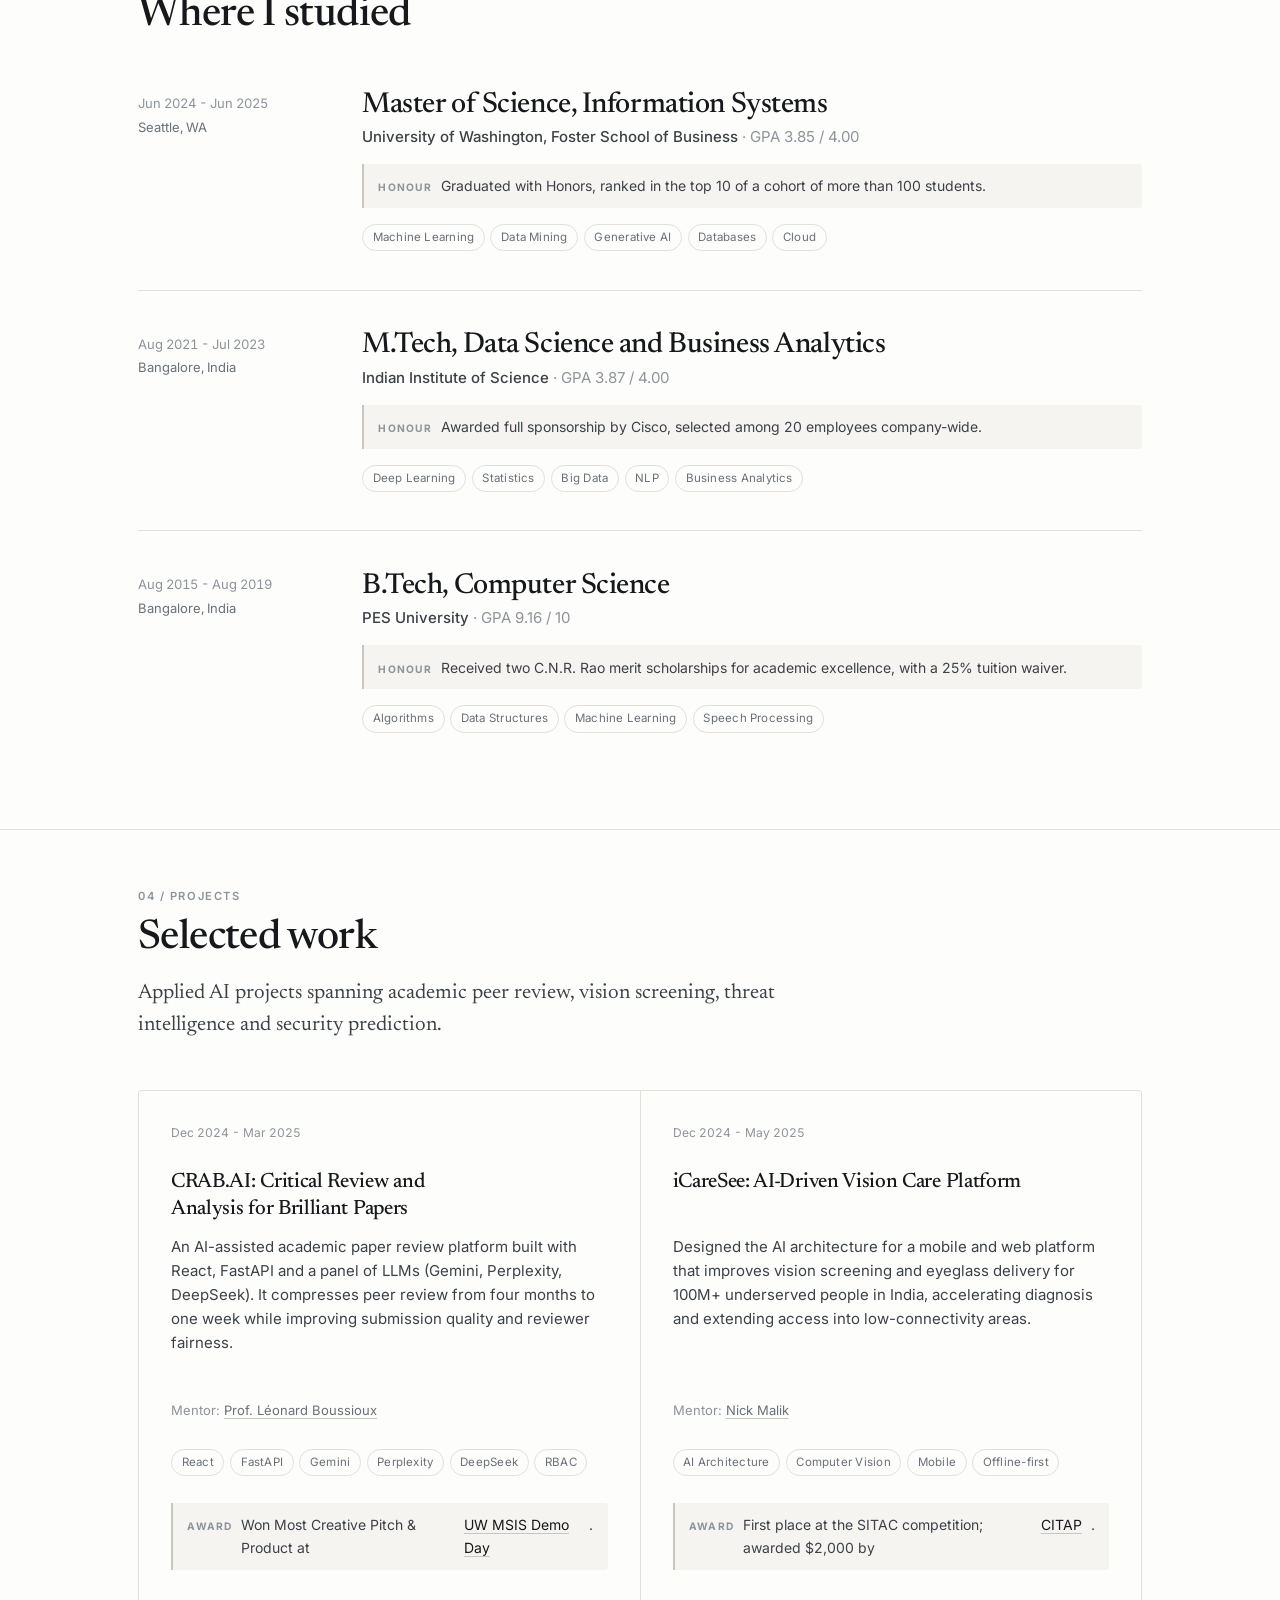
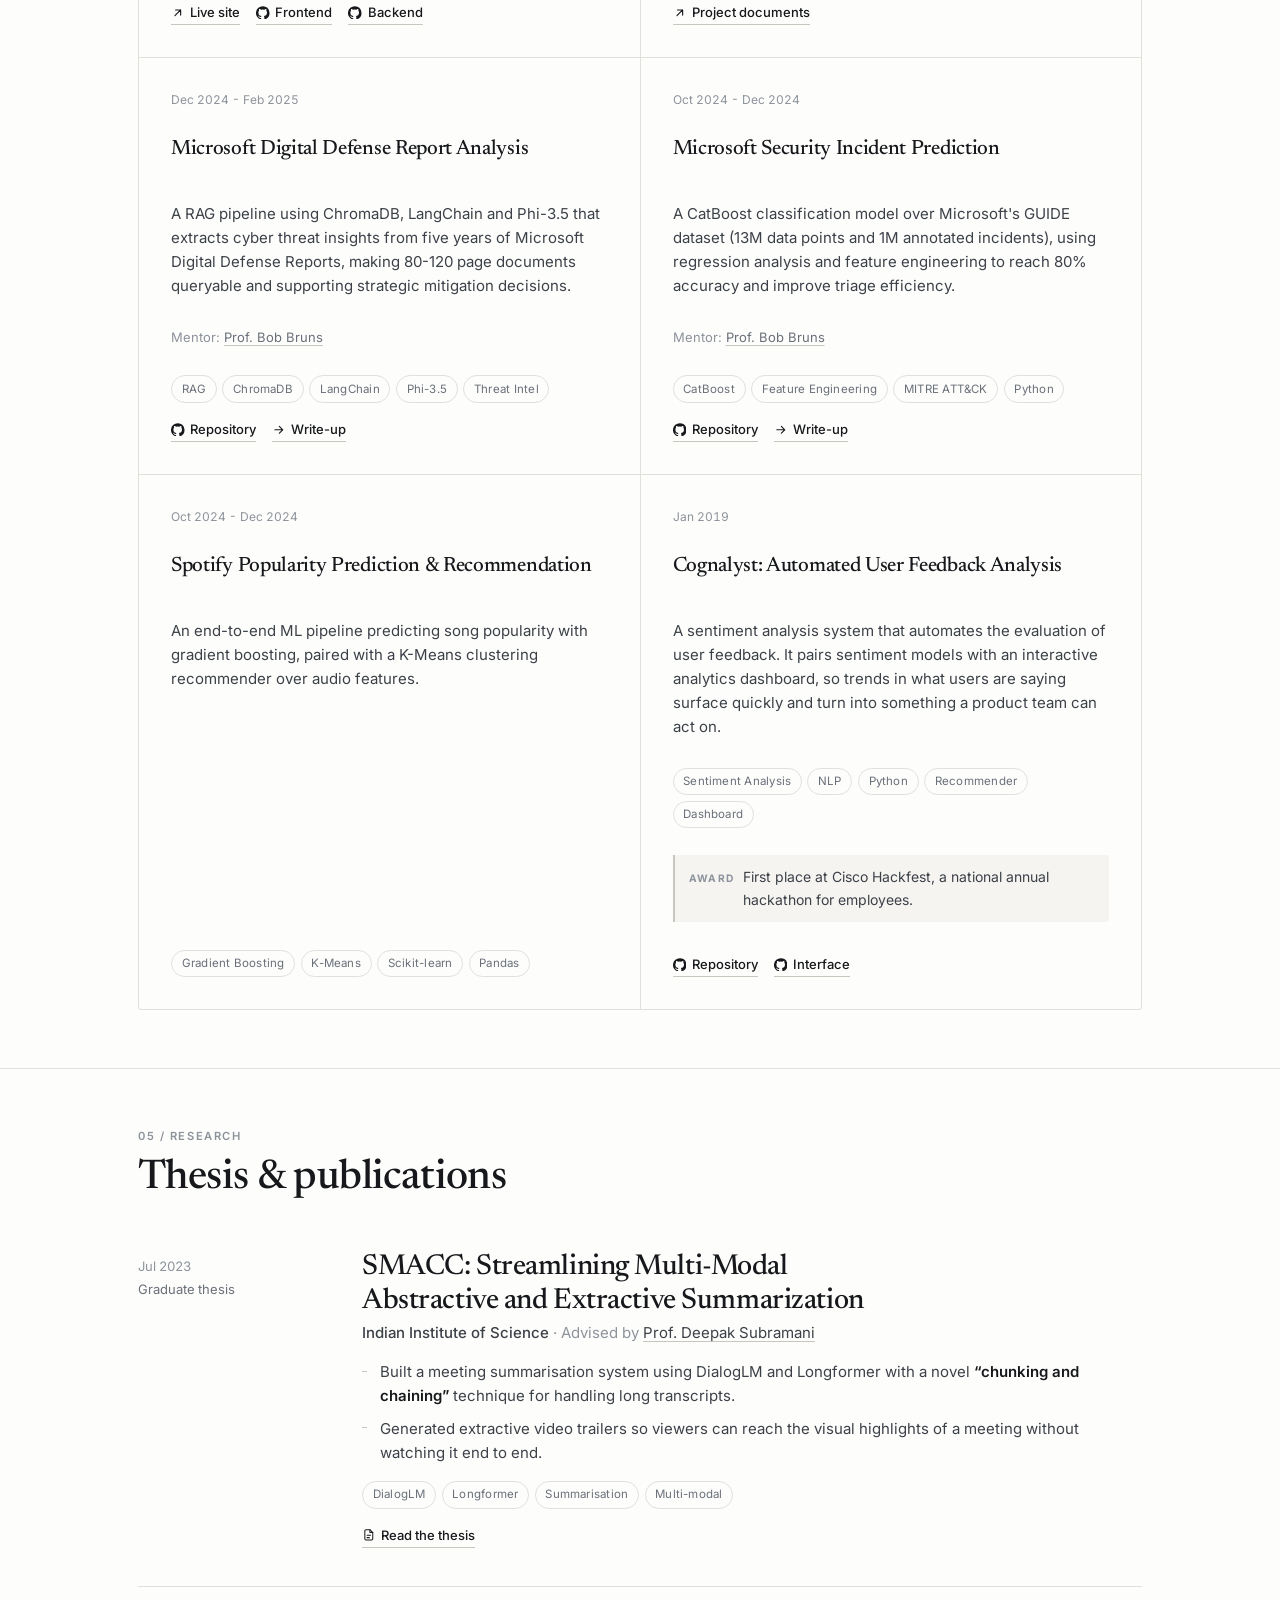
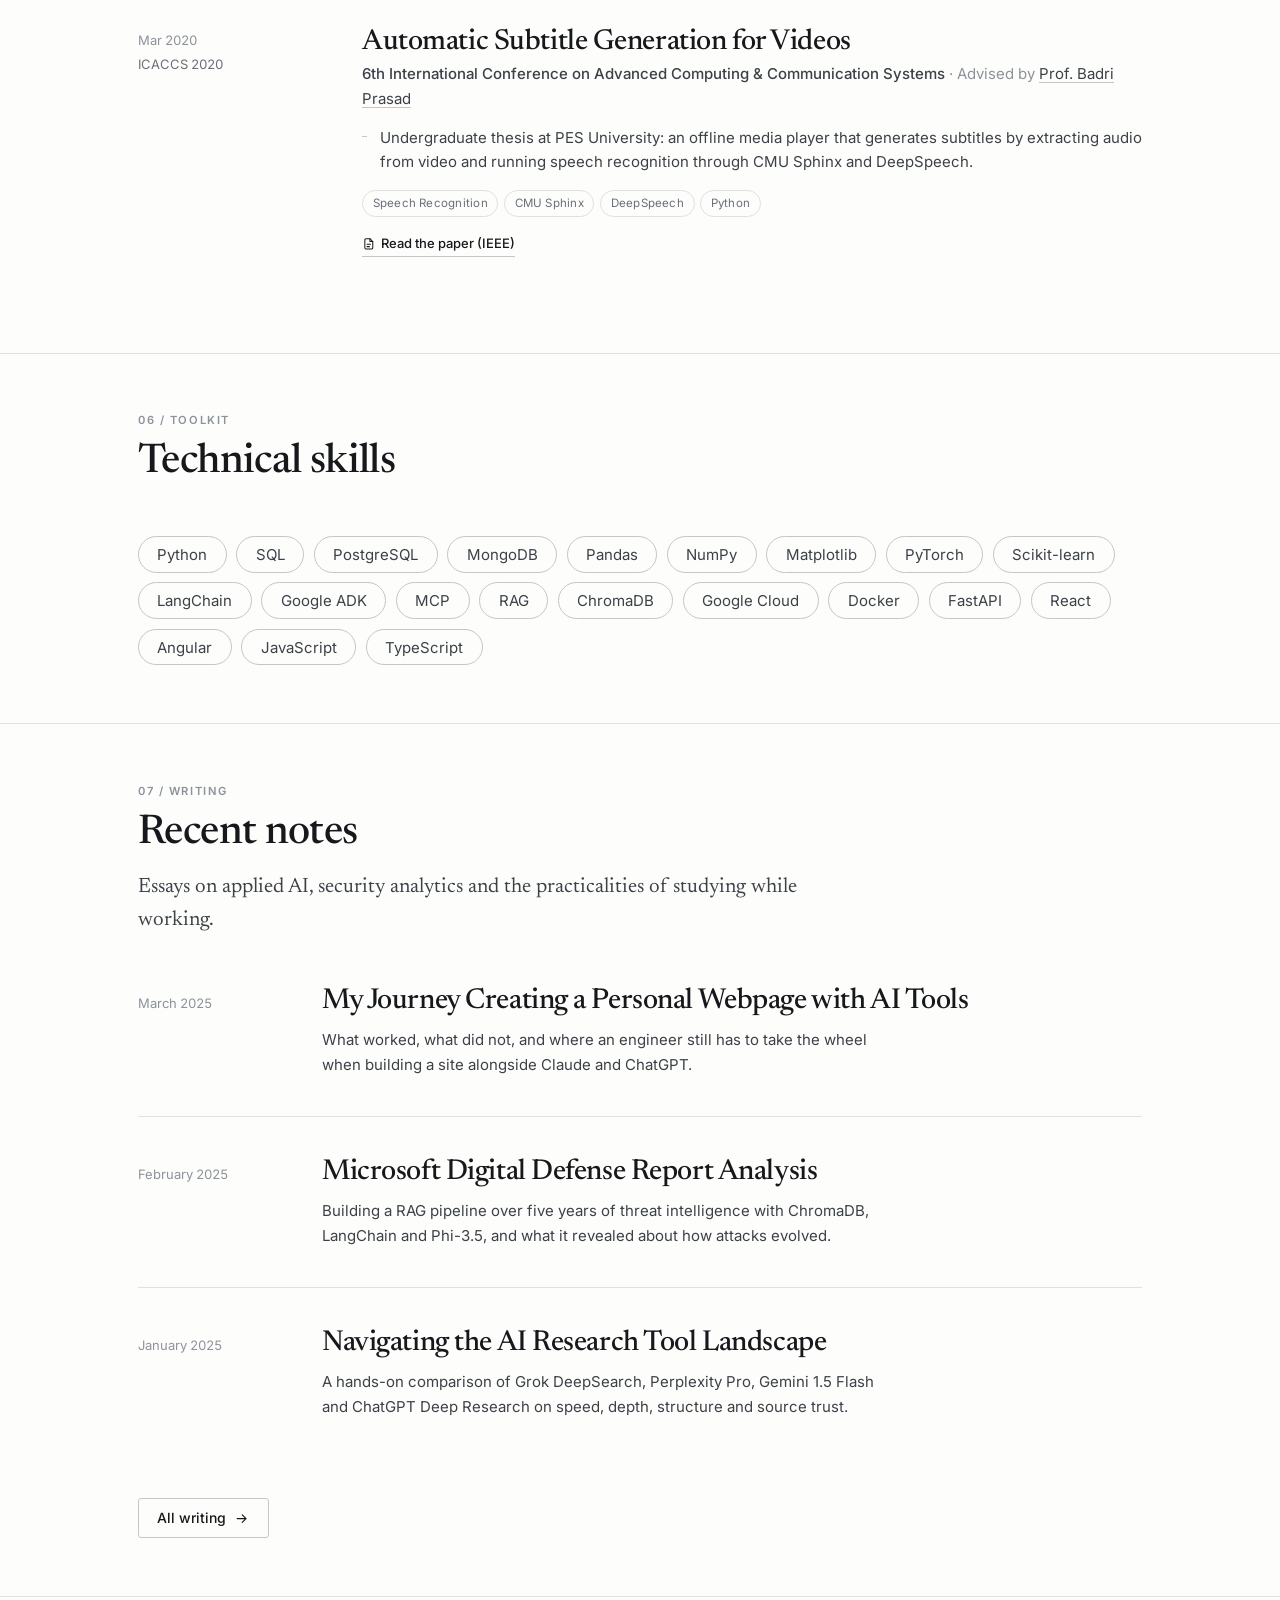
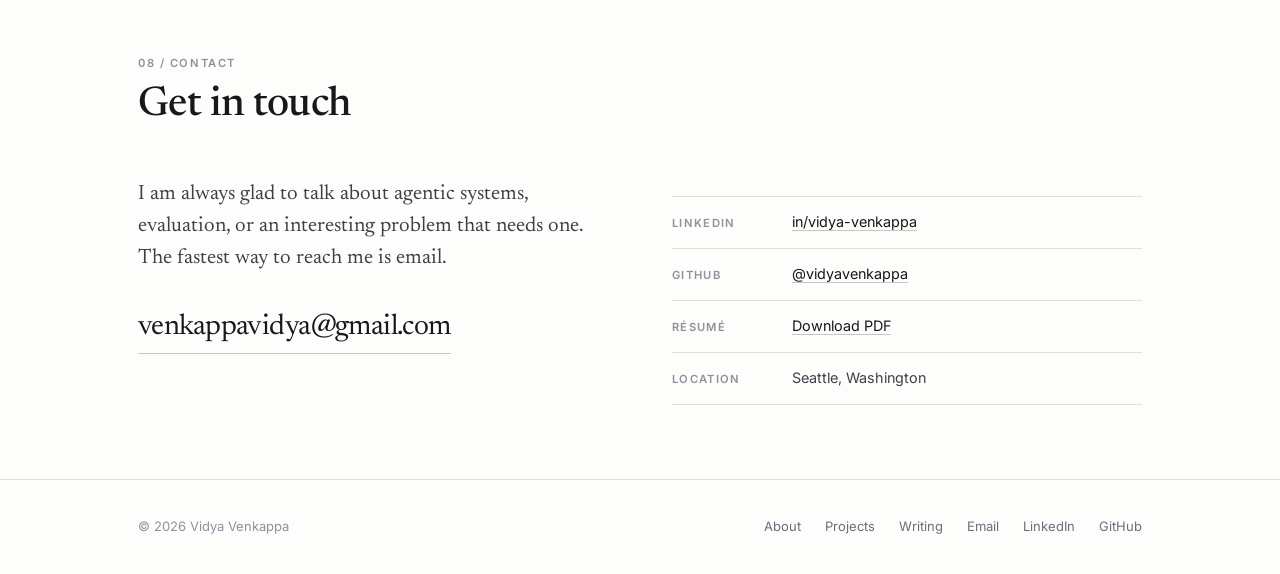
==== commit 70dea982: "Update resume, fix location, remove a dead link - Latest resume PDF (link set unchanged from the pre" ====
--- a/index.html
+++ b/index.html
@@ -185,7 +185,7 @@
         <article class="entry reveal">
           <div class="entry__meta">
             Jan 2026 - Present
-            <span class="place">Renton, WA</span>
+            <span class="place">Seattle, WA</span>
           </div>
           <div>
             <h3 class="entry__title">AI Engineer</h3>
@@ -402,10 +402,6 @@
             a K-Means clustering recommender over audio features.
           </p>
           <ul class="tags"><li>Gradient Boosting</li><li>K-Means</li><li>Scikit-learn</li><li>Pandas</li></ul>
-          <div class="card__links">
-            <a href="https://drive.google.com/file/d/1N03qZ3tybKtG1DtYnvnbQk5VTlJKBUD4/view?usp=drive_link" target="_blank" rel="noopener">
-              <svg viewBox="0 0 24 24" fill="none" stroke="currentColor" stroke-width="2" stroke-linecap="round" stroke-linejoin="round" aria-hidden="true"><path d="M7 17 17 7M8 7h9v9"/></svg>Report</a>
-          </div>
         </article>
 
         <article class="card">
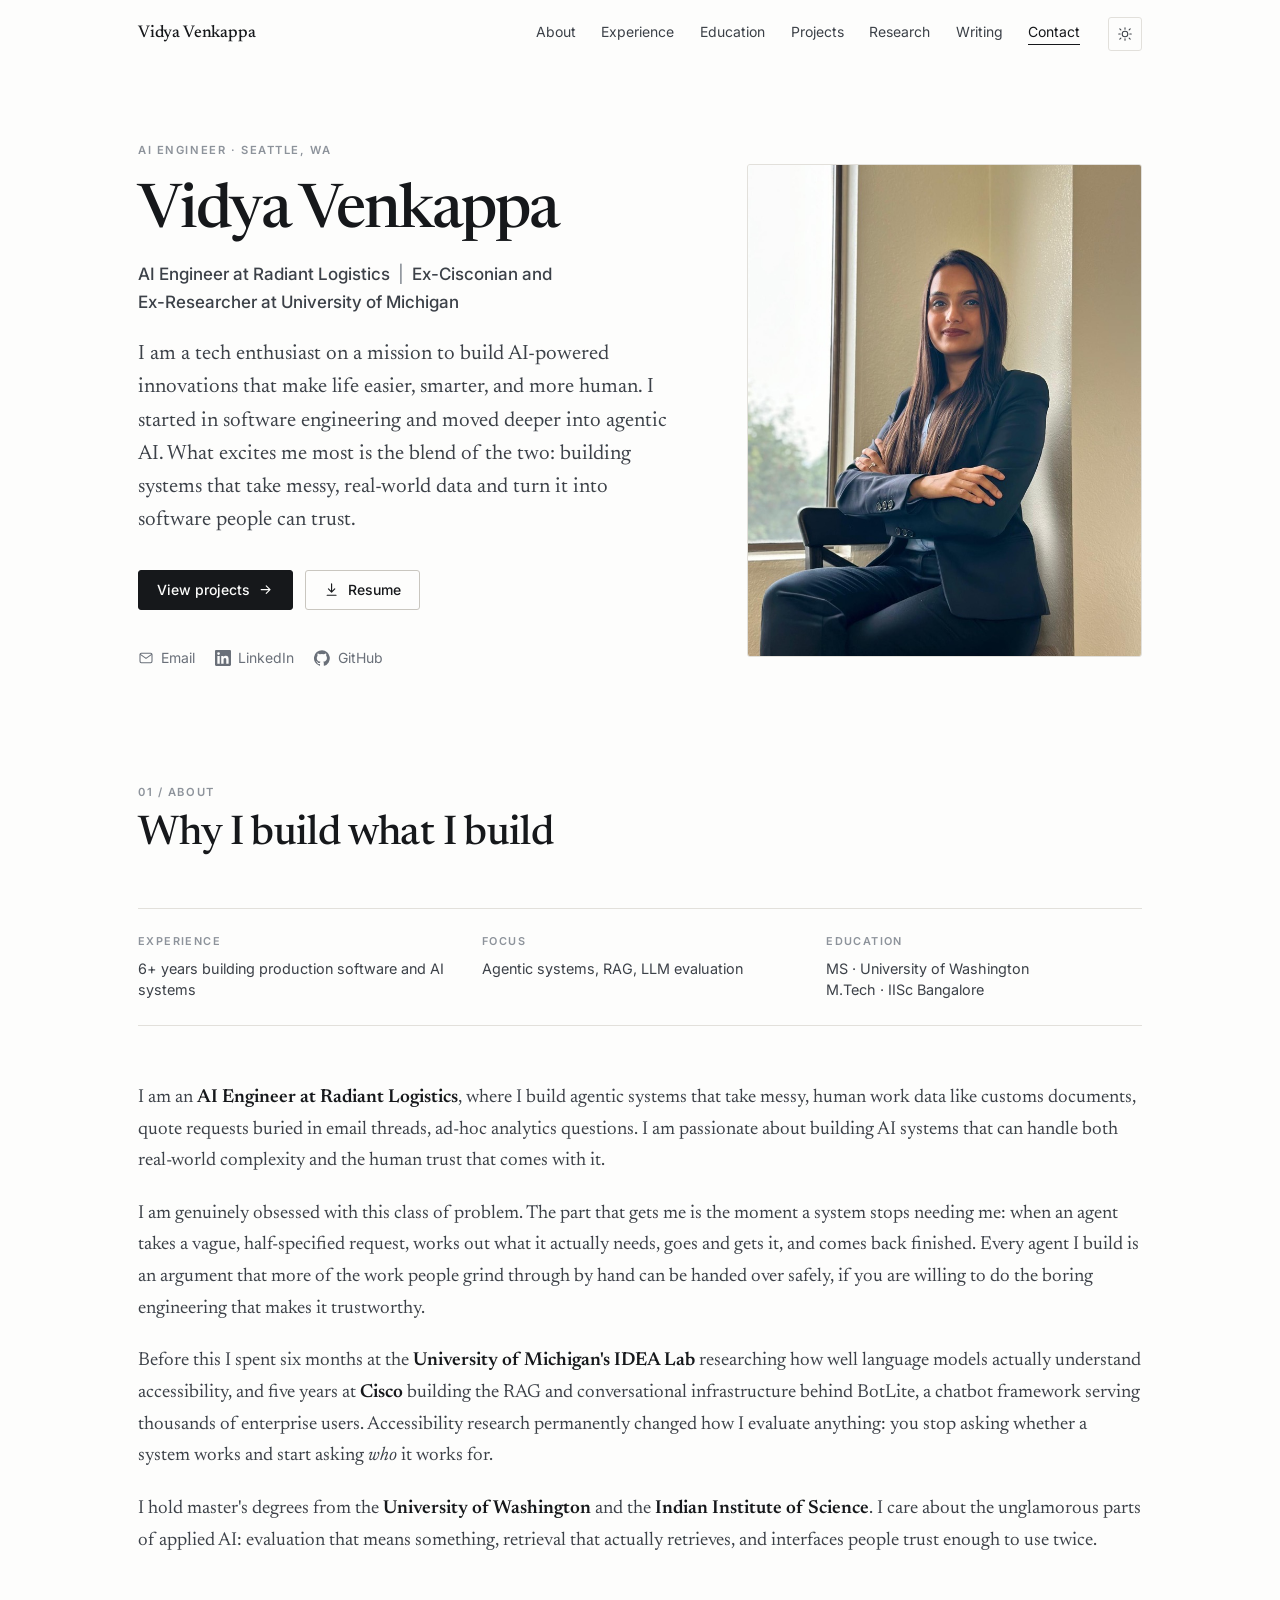
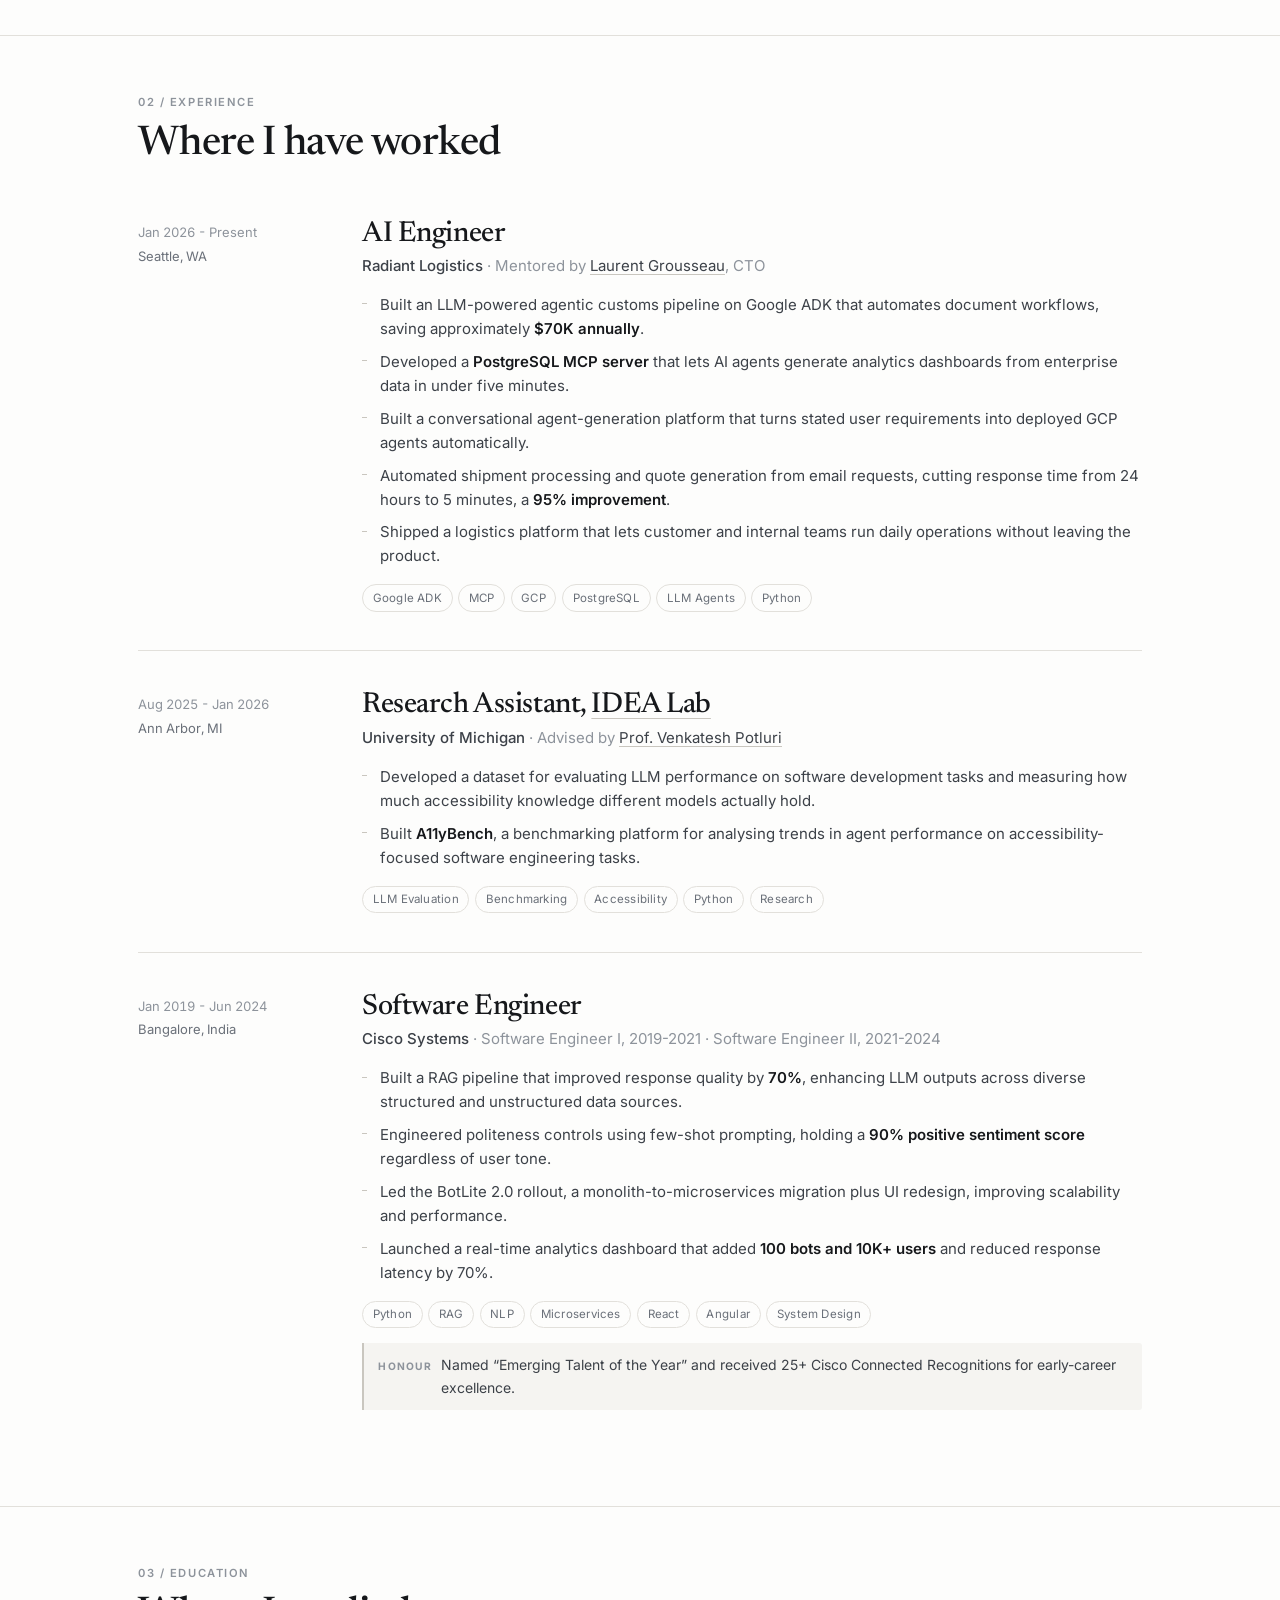
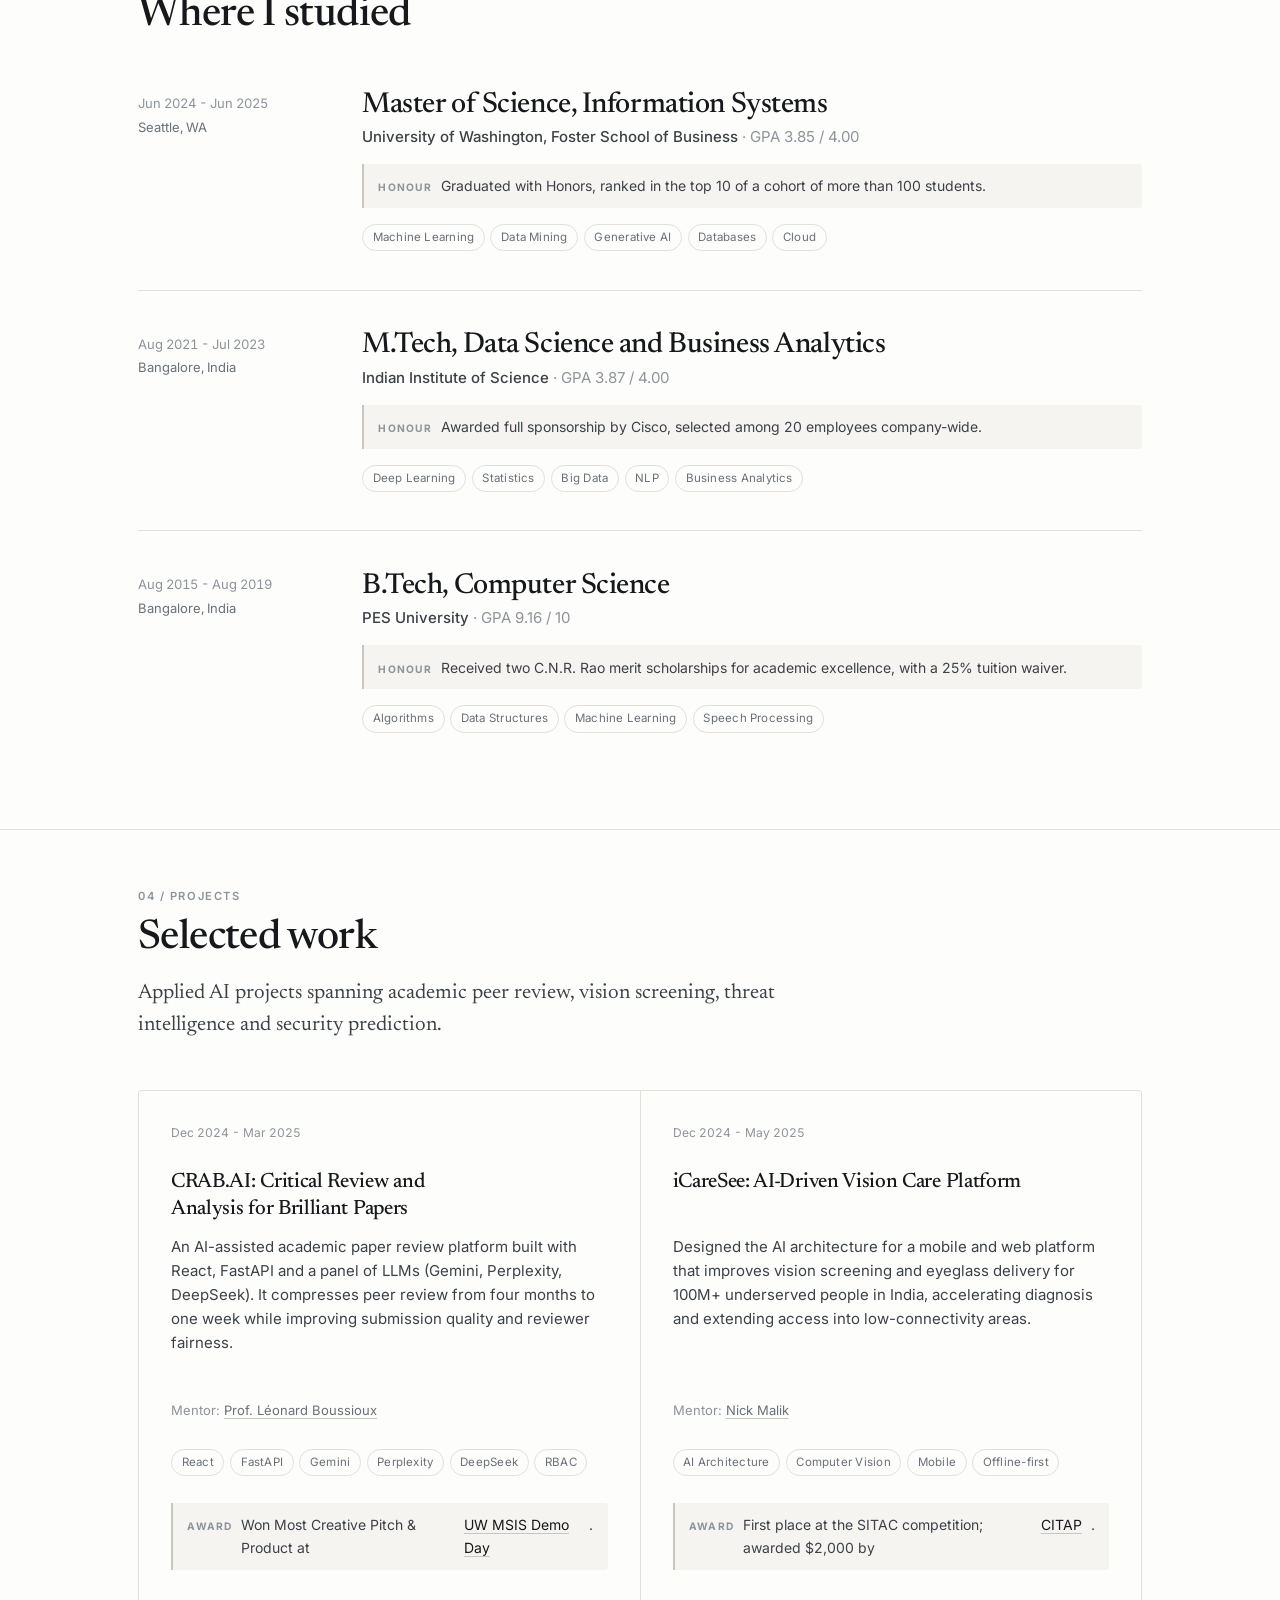
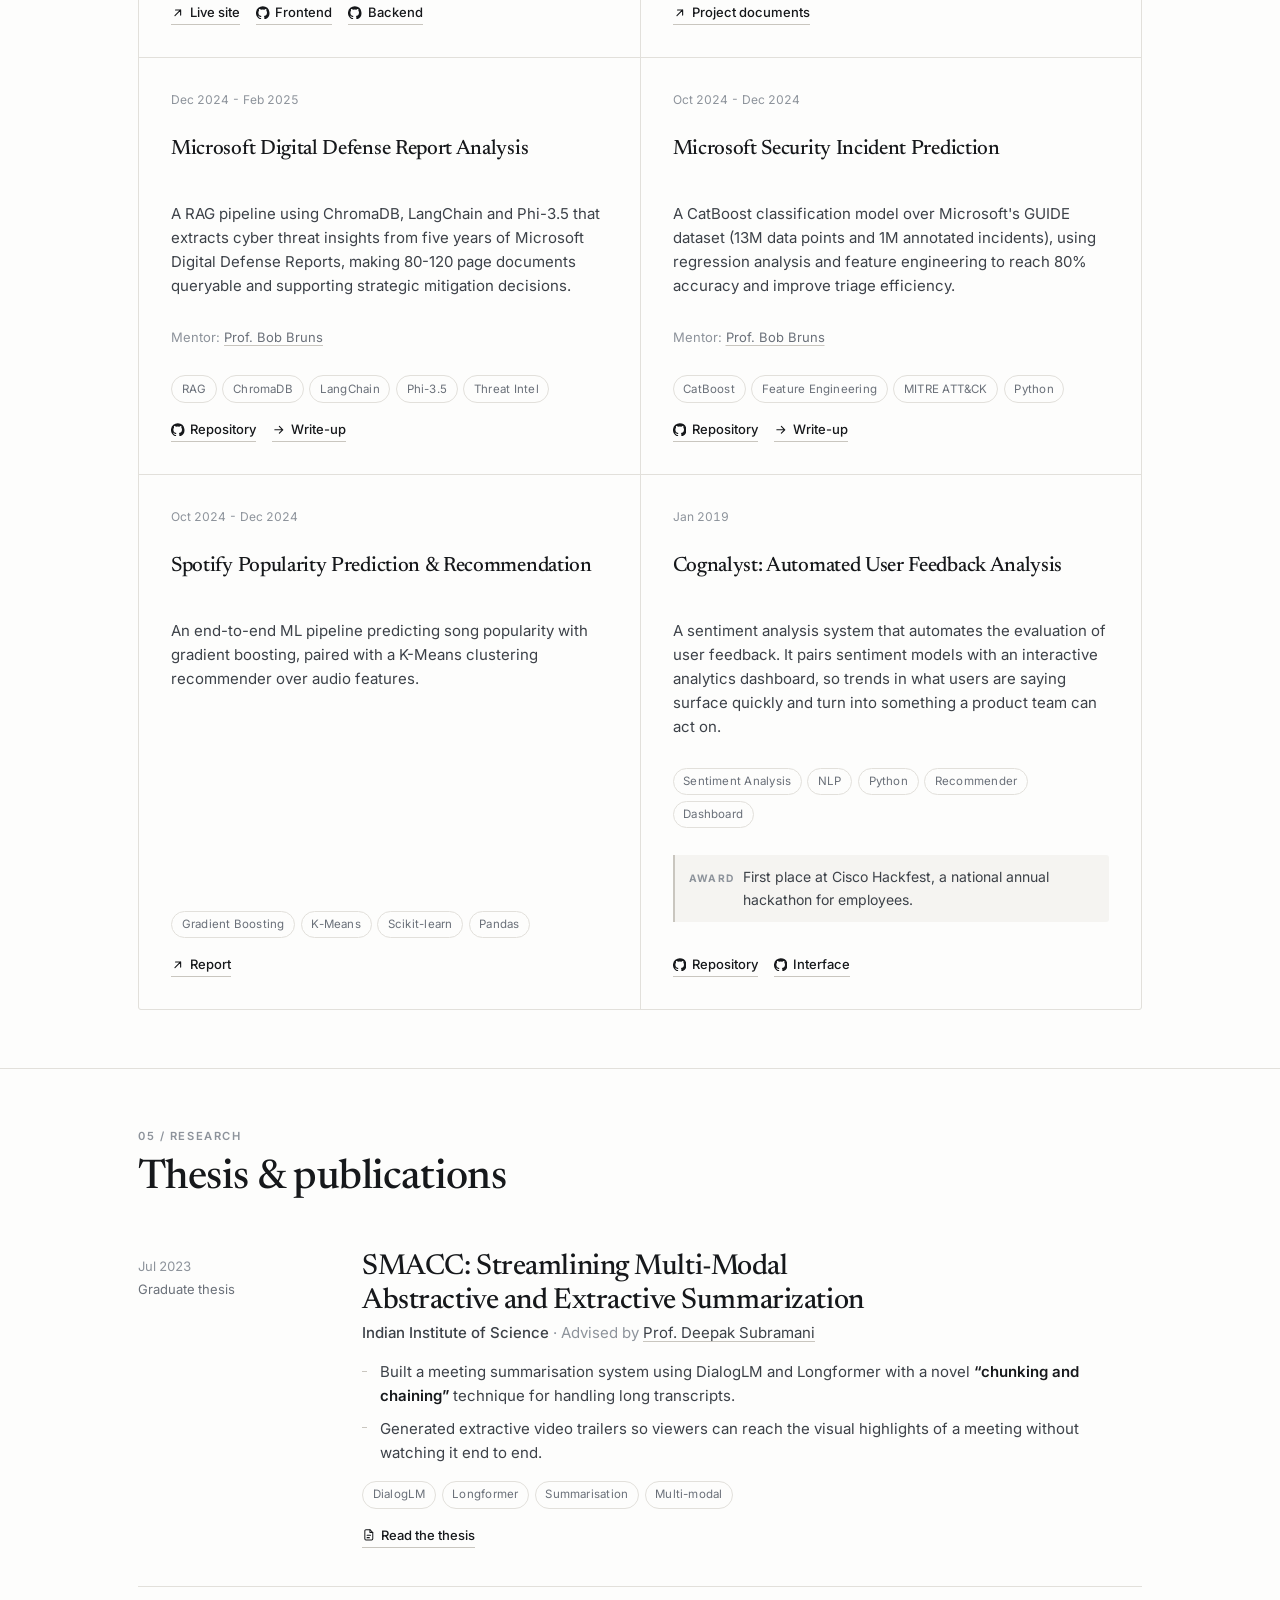
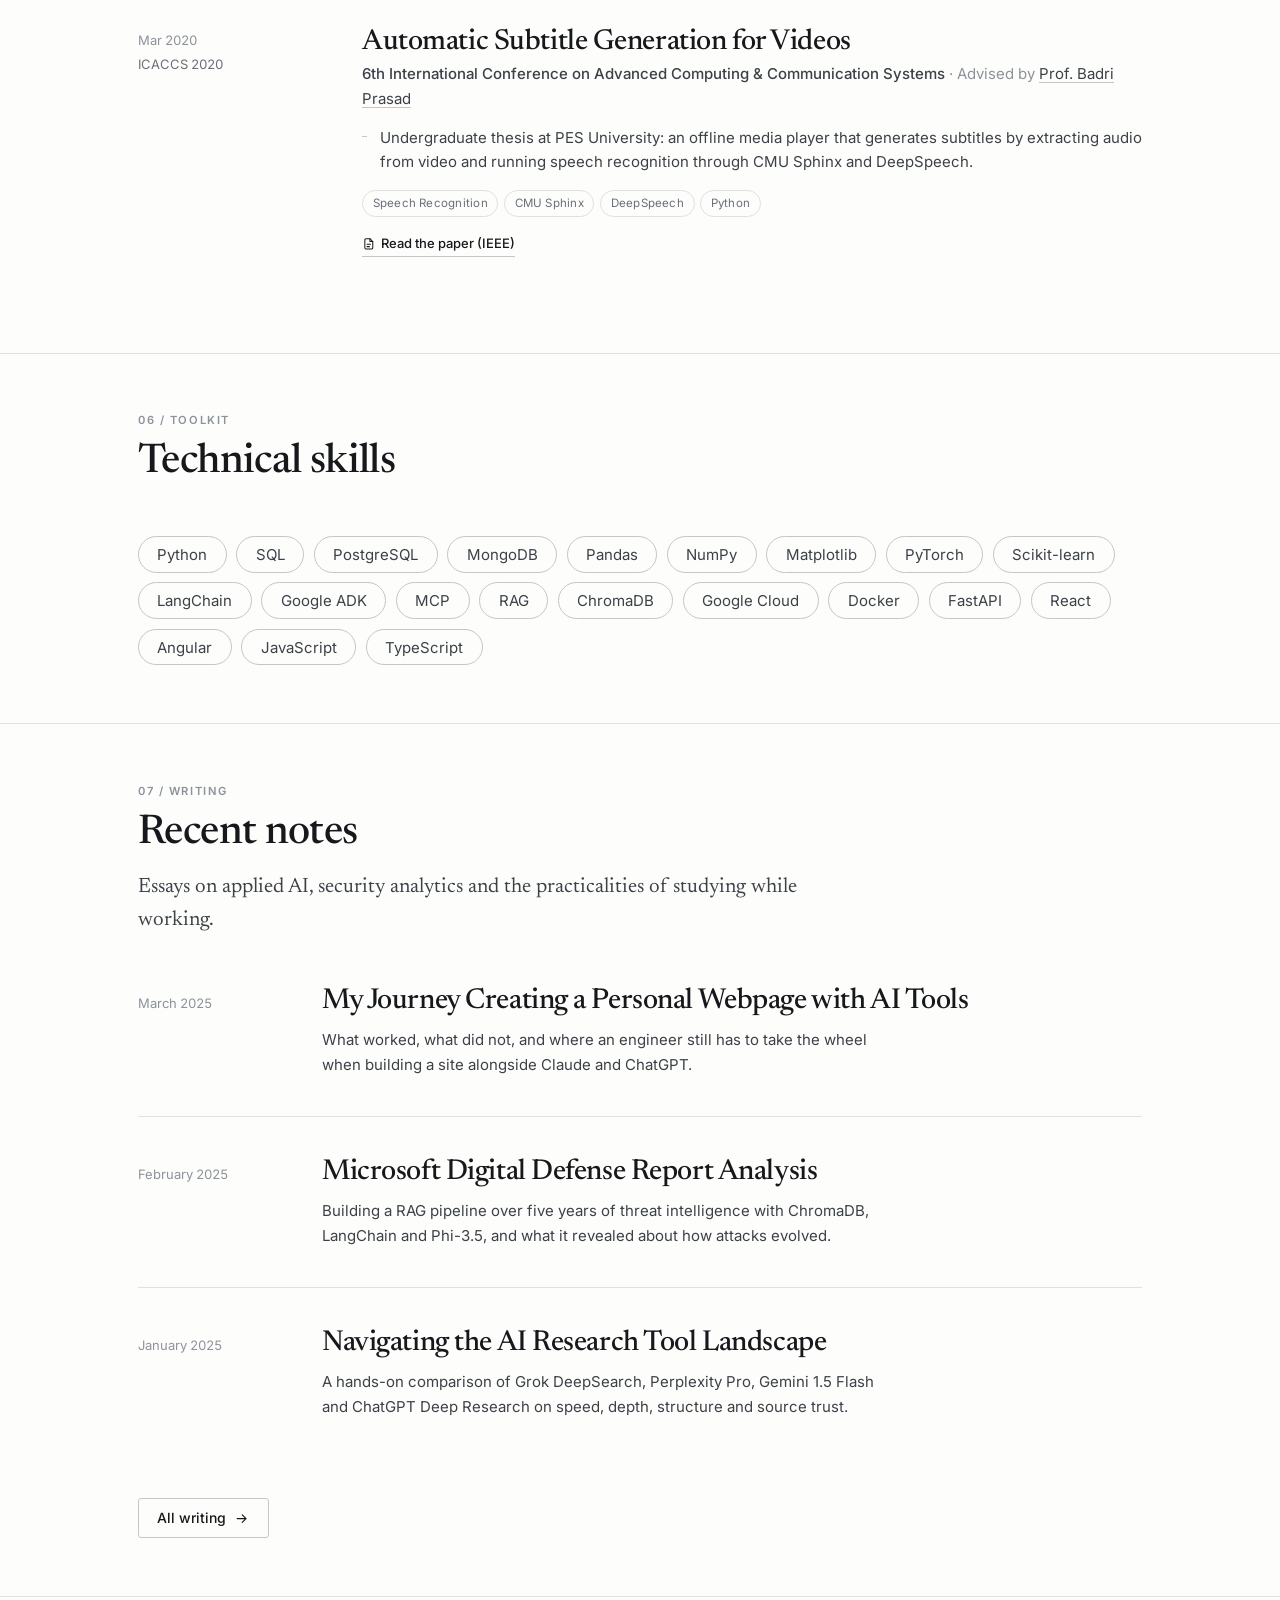
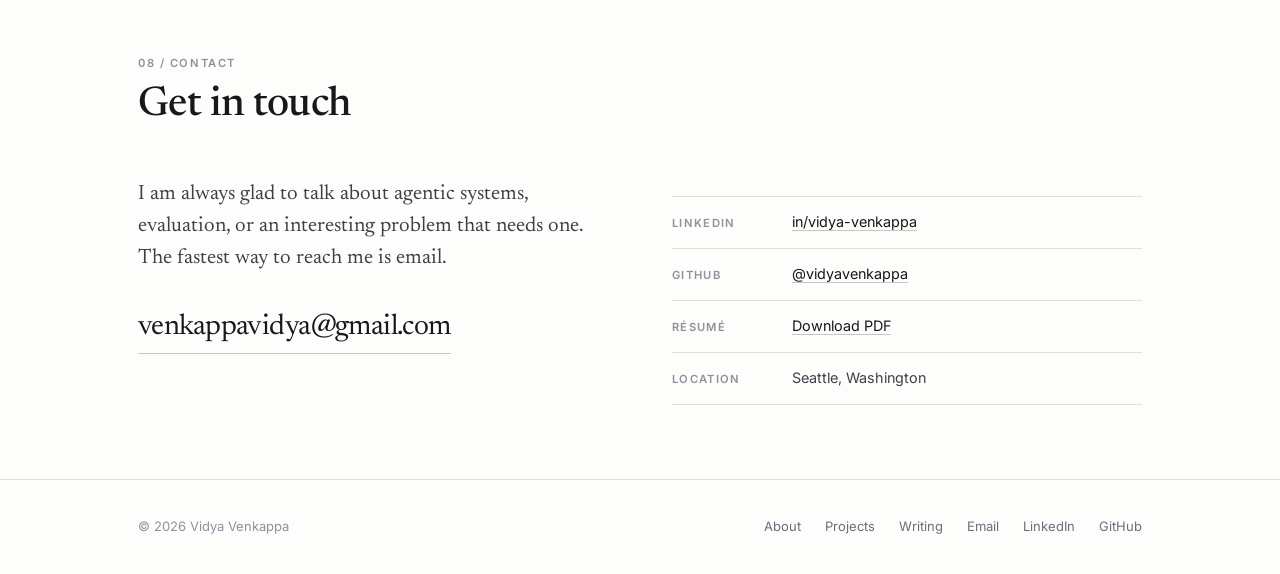
==== commit e5a1c840: "Restore the Spotify report link The Drive file is now shared publicly and returns 200.  Co-Authored-" ====
--- a/index.html
+++ b/index.html
@@ -402,6 +402,10 @@
             a K-Means clustering recommender over audio features.
           </p>
           <ul class="tags"><li>Gradient Boosting</li><li>K-Means</li><li>Scikit-learn</li><li>Pandas</li></ul>
+          <div class="card__links">
+            <a href="https://drive.google.com/file/d/1N03qZ3tybKtG1DtYnvnbQk5VTlJKBUD4/view?usp=drive_link" target="_blank" rel="noopener">
+              <svg viewBox="0 0 24 24" fill="none" stroke="currentColor" stroke-width="2" stroke-linecap="round" stroke-linejoin="round" aria-hidden="true"><path d="M7 17 17 7M8 7h9v9"/></svg>Report</a>
+          </div>
         </article>
 
         <article class="card">
